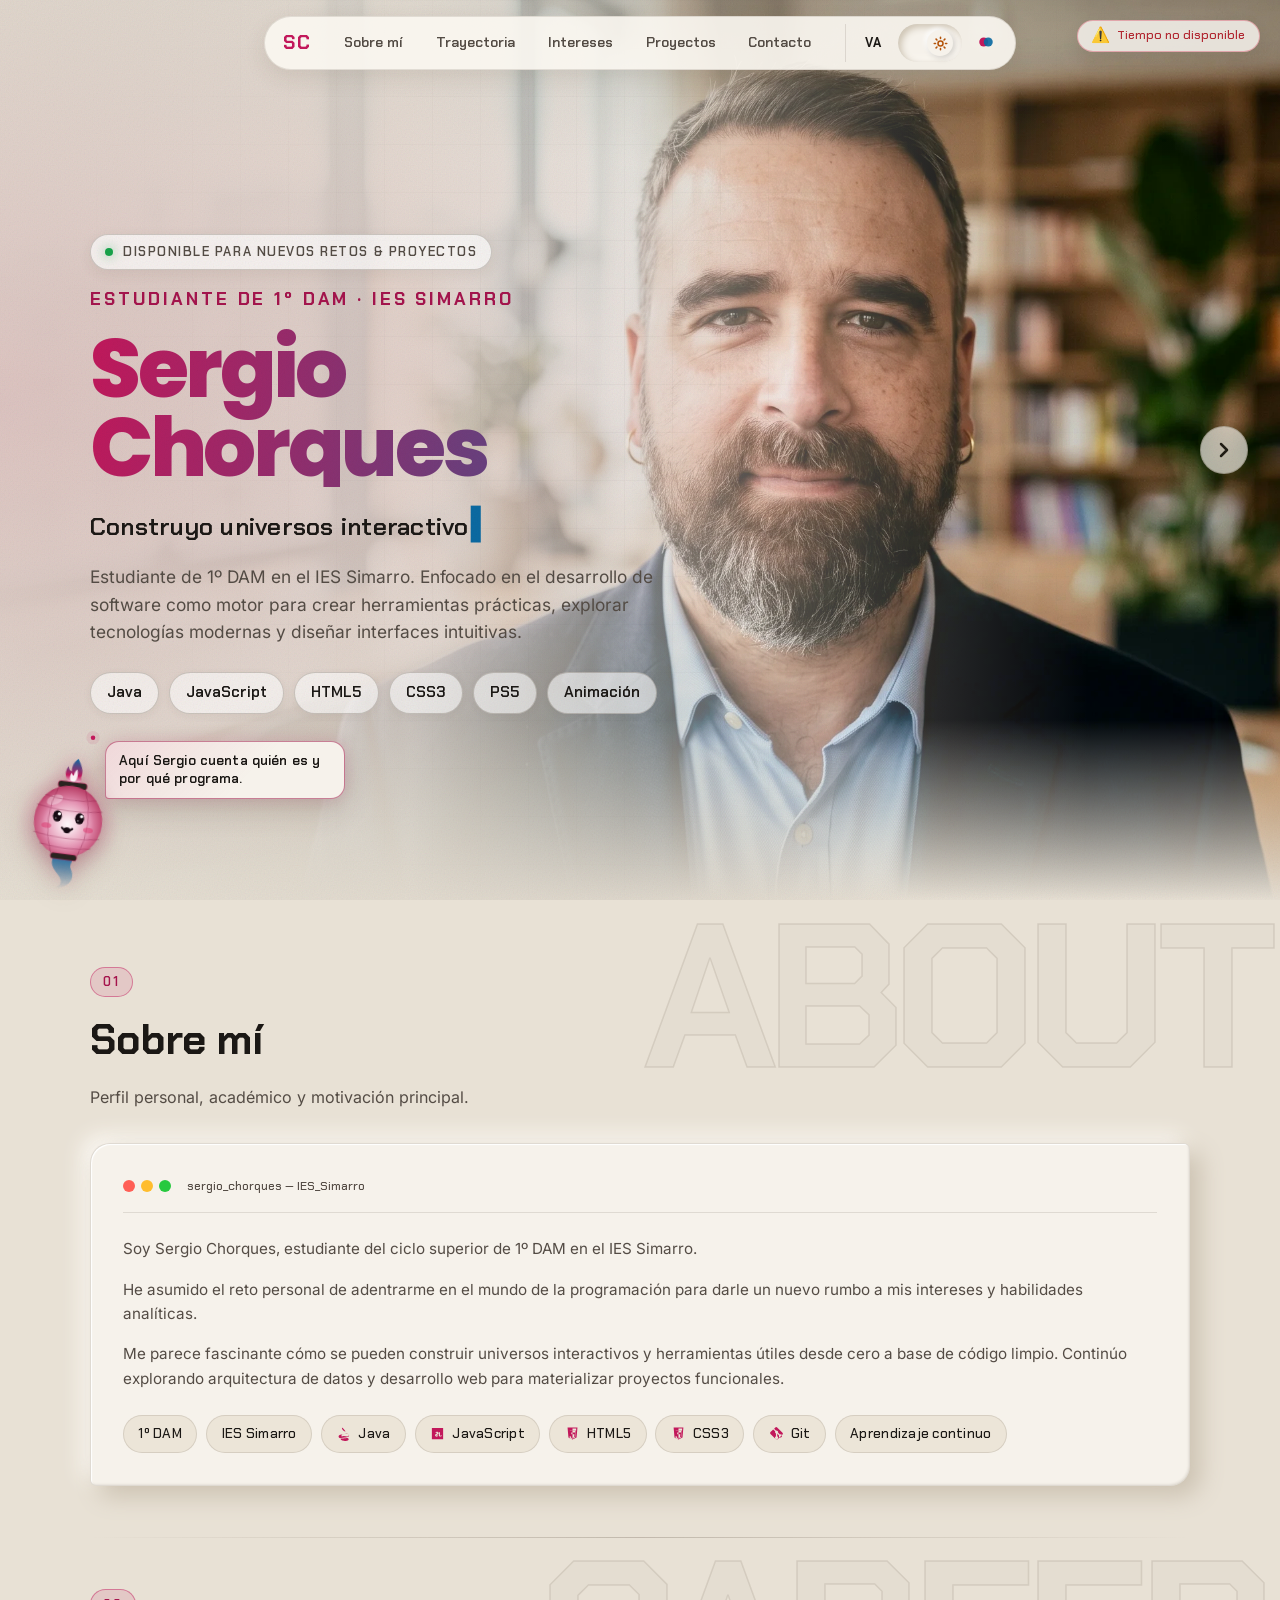
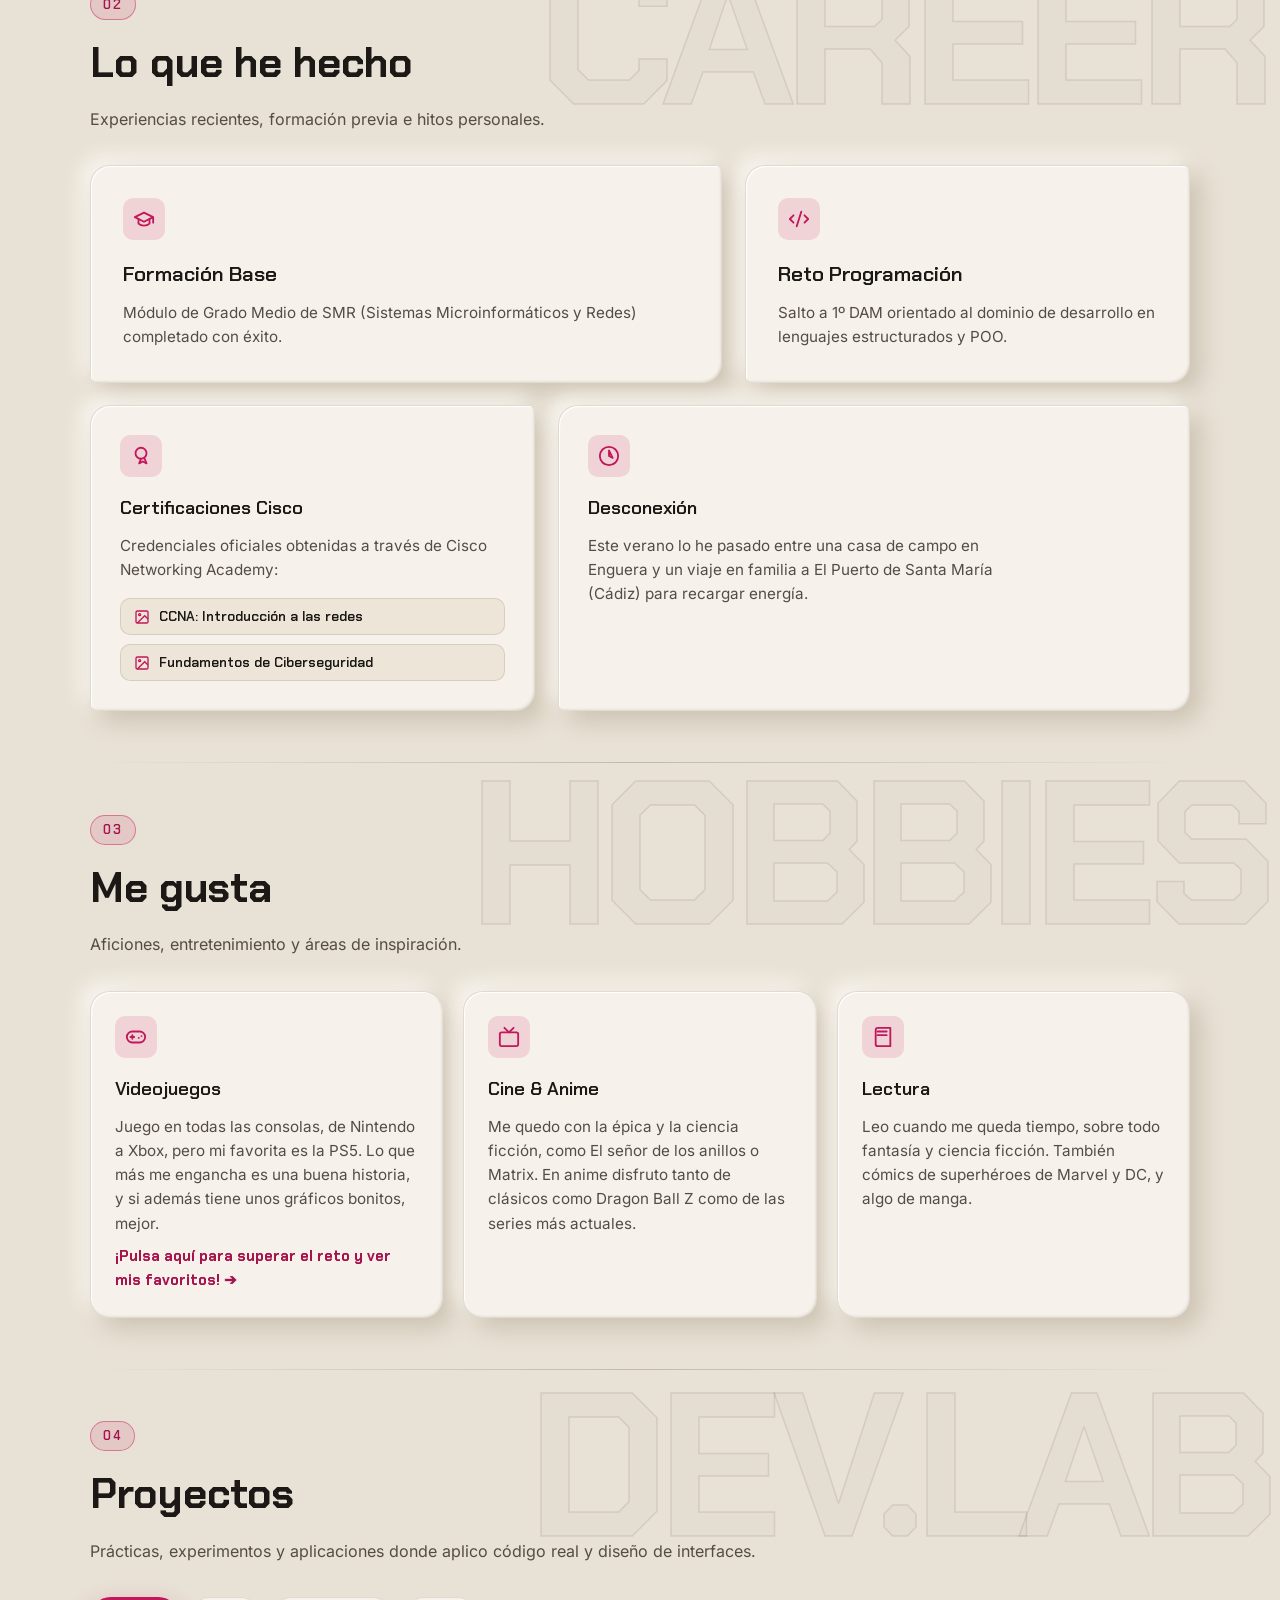
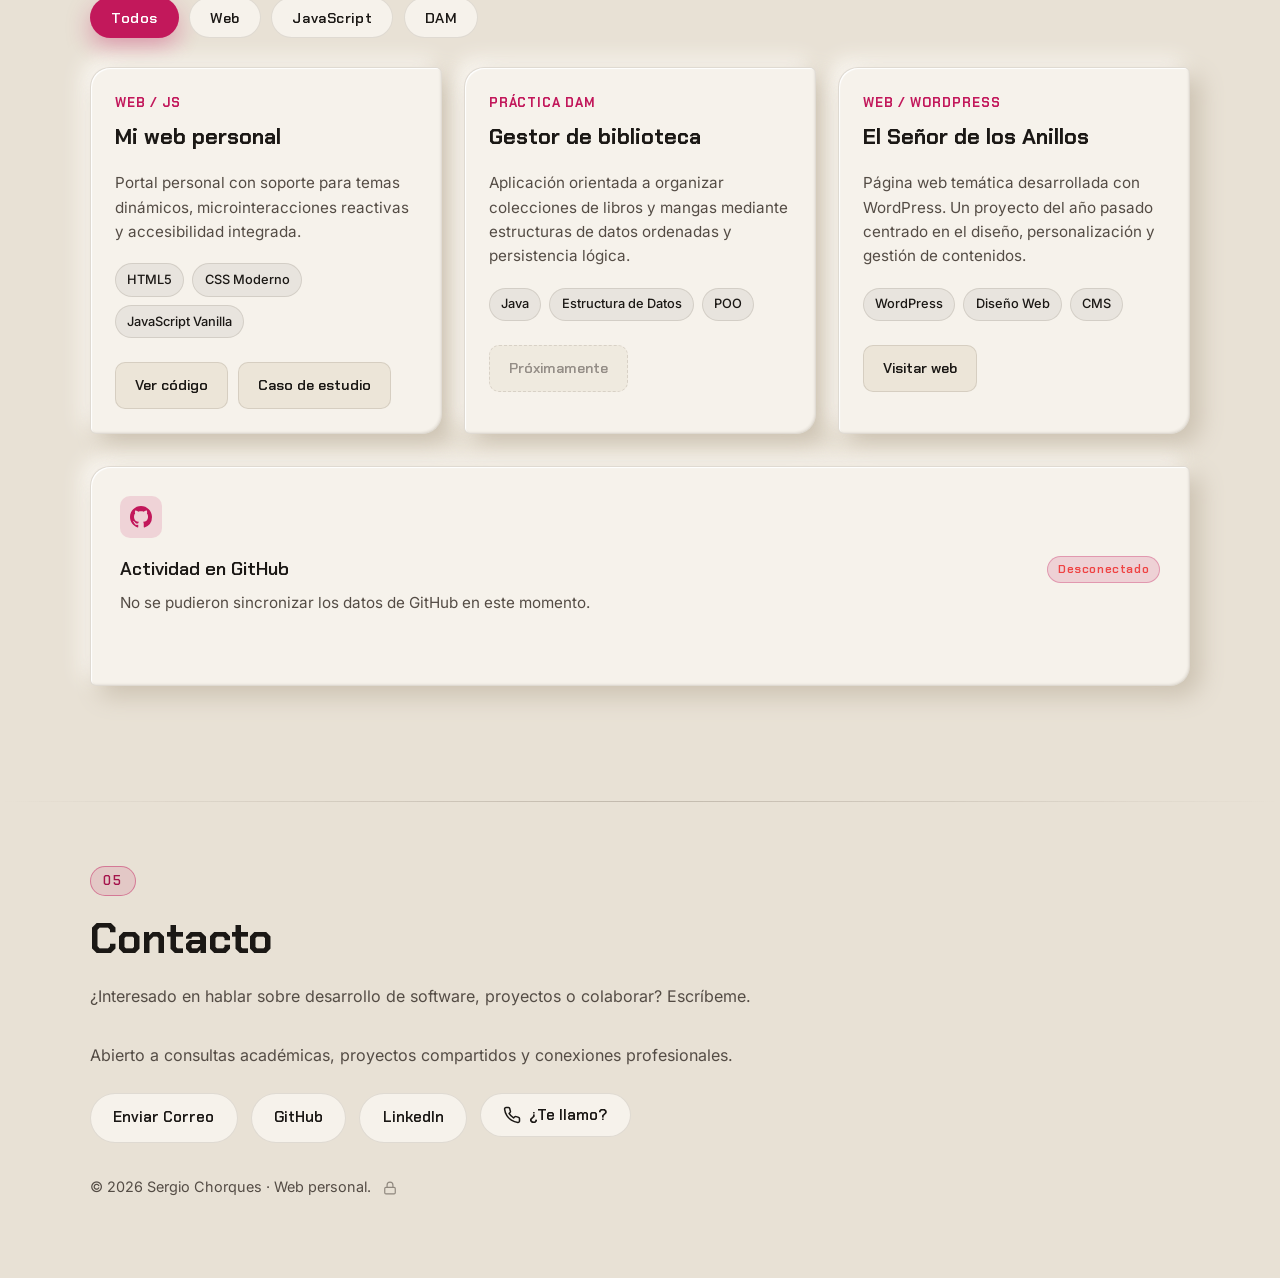
==== index.html @ 17685aed "perf: fuentes propias, imágenes optimizadas, sin saltos al cargar y SEO" ====
<!DOCTYPE html>
<!-- Página principal: index.html -->
<html lang="es" data-accent="pink" data-theme="dark">
  <head>
    <meta charset="UTF-8" />
    <meta name="viewport" content="width=device-width, initial-scale=1.0" />
    <meta name="theme-color" content="#07070a" />
    <title>Sergio Chorques | Web personal</title>

    <meta
      name="description"
      content="Web personal de Sergio Chorques: estudiante de DAM, gamer, lector y desarrollador en formación."
    />
    <meta name="author" content="Sergio Chorques" />

    <!-- Open Graph & Twitter -->
    <meta property="og:type" content="website" />
    <meta property="og:title" content="Sergio Chorques | Web personal" />
    <meta
      property="og:description"
      content="Estudiante de DAM, gamer y desarrollador en formación. Proyectos, intereses y marca personal."
    />
    <meta property="og:url" content="https://sergiochp.github.io/mi-web/" />
    <meta name="twitter:card" content="summary_large_image" />

    <!-- Favicon SVG -->
    <link
      rel="icon"
      href="data:image/svg+xml,<svg xmlns='http://www.w3.org/2000/svg' viewBox='0 0 100 100'><rect width='100' height='100' rx='20' fill='%2307070a'/><text x='50' y='65' font-size='50' text-anchor='middle' fill='%23ff2e97' font-family='Arial'>SC</text></svg>"
    />

    <!-- CSS -->
    <!-- Aplica tema/acento guardados ANTES de pintar: evita el parpadeo oscuro→claro
     y hace que cine/anime respeten también la preferencia del sistema -->
    <script>
      (function () {
        var d = document.documentElement;
        d.classList.add("js"); // hay JavaScript: se activan animaciones como .reveal
        try {
          var t = localStorage.getItem("sergio-theme");
          if (t !== "light" && t !== "dark") {
            t = window.matchMedia && matchMedia("(prefers-color-scheme: light)").matches ? "light" : "dark";
          }
          d.setAttribute("data-theme", t);
          var a = localStorage.getItem("sergio-accent");
          if (a === "pink" || a === "blue") d.setAttribute("data-accent", a);
        } catch (e) {}
      })();
    </script>
    <!-- Fuentes de la primera pantalla: se piden ya, sin esperar al CSS (evita saltos al cargar) -->
    <link rel="preload" href="assets/fonts/poppins-latin-800-normal.woff2" as="font" type="font/woff2" crossorigin />
    <link rel="preload" href="assets/fonts/chakra-petch-latin-600-normal.woff2" as="font" type="font/woff2" crossorigin />
    <link rel="preload" href="assets/fonts/inter-latin-400-normal.woff2" as="font" type="font/woff2" crossorigin />
    <link rel="stylesheet" href="css/fonts.css" />
    <link rel="stylesheet" href="css/style.css" />
    <link rel="stylesheet" href="css/theme-light.css" />
    <link rel="stylesheet" href="css/farolillo.css" />
    <link rel="stylesheet" href="css/mobile.css" />
  </head>

  <body>
    <!-- Barra de progreso de lectura -->
    <div id="scrollProgressBar" aria-hidden="true"></div>

    <!-- Widget del clima (fijo arriba a la derecha) -->
    <aside id="weatherWidget" class="weather-widget is-loading" aria-label="El tiempo en Enguera" aria-live="polite" aria-atomic="true">
      <span id="weatherIcon" class="weather-icon" aria-hidden="true">…</span>
      <span id="weatherText" class="weather-text">Cargando el tiempo…</span>
    </aside>

    <!-- Enlace de accesibilidad -->
    <a class="skip-link" href="#contenido">Saltar al contenido principal</a>

    <!-- Barra de navegación fija con glassmorphism -->
    <header class="navbar-wrapper">
      <nav class="navbar" aria-label="Navegación principal">
        <a href="#inicio" class="nav-logo" aria-label="Volver al inicio">SC</a>
        <div class="nav-links">
          <a href="#sobre-mi">Sobre mí</a>
          <a href="#lo-que-he-hecho">Trayectoria</a>
          <a href="#me-gusta">Intereses</a>
          <a href="#proyectos">Proyectos</a>
          <a href="#contacto">Contacto</a>
        </div>
        <div class="controls">
          <!-- Nuevo botón de idioma -->
          <button
            id="langToggle"
            type="button"
            aria-label="Canviar idioma a valencià"
            title="Canviar a valencià"
            class="lang-btn"
          >
            <span>VA</span>
          </button>

          <button
            id="themeToggle"
            type="button"
            aria-pressed="false"
            aria-label="Cambiar tema"
            title="Cambiar tema"
            class="theme-pill-btn"
          >
            <span class="theme-pill-track">
              <span class="theme-pill-thumb">
                <!-- Icono Modo Oscuro: Luna -->
                <svg class="icon-moon" viewBox="0 0 24 24" fill="currentColor" aria-hidden="true">
                  <path d="M21 12.79A9 9 0 1 1 11.21 3 7 7 0 0 0 21 12.79z"></path>
                </svg>
                <!-- Icono Modo Claro: Sol -->
                <svg class="icon-sun" viewBox="0 0 24 24" fill="none" stroke="currentColor" stroke-width="2.5" stroke-linecap="round" stroke-linejoin="round" aria-hidden="true">
                  <circle cx="12" cy="12" r="4"></circle>
                  <path d="M12 2v2M12 20v2M4.93 4.93l1.41 1.41M17.66 17.66l1.41 1.41M2 12h2M20 12h2M4.93 19.07l1.41-1.41M17.66 6.34l1.41-1.41"></path>
                </svg>
              </span>
            </span>
          </button>

          <button
            id="accentToggle"
            type="button"
            aria-pressed="false"
            aria-label="Cambiar tono de acento"
            title="Cambiar color de acento"
          >
            <svg class="icon-accent" viewBox="0 0 24 24" aria-hidden="true">
              <circle cx="9" cy="12" r="6" fill="var(--pink)"></circle>
              <circle cx="15" cy="12" r="6" fill="var(--blue)" fill-opacity="0.92"></circle>
            </svg>
          </button>
        </div>
      </nav>
    </header>

    <!-- Sección Hero con foto panorámica de fondo -->
    <section class="hero hero--full" id="inicio" aria-label="Presentación">
      <!-- Fondo con la nueva foto panorámica -->
      <div class="hero-bg-photo" aria-hidden="true">
        <img
          id="heroBgImg"
          src="images/hero-1.webp"
          alt=""
          class="hero-bg-img"
          width="3168"
          height="1344"
          loading="eager"
          fetchpriority="high"
          decoding="async"
        />
        <div class="hero-bg-overlay"></div>
        <div class="hero-grid"></div>
      </div>

      <!-- Flecha colocada directamente en el Hero con z-index alto -->
      <button
        type="button"
        id="heroNextBtn"
        class="hero-arrow-btn"
        aria-label="Cambiar imagen de fondo"
        title="Cambiar fondo"
      >
        <svg
          viewBox="0 0 24 24"
          fill="none"
          stroke="currentColor"
          stroke-width="2.5"
          stroke-linecap="round"
          stroke-linejoin="round"
          aria-hidden="true"
        >
          <polyline points="9 18 15 12 9 6"></polyline>
        </svg>
      </button>

      <div class="hero-inner">
        <!-- Badge de estado -->
        <div class="status-pill">
          <span class="status-dot" aria-hidden="true"></span>
          <span>Disponible para nuevos retos &amp; proyectos</span>
        </div>

        <!-- Contenido alineado a la izquierda -->
        <div class="hero-content-left">
          <p class="hero-kicker">Estudiante de 1º DAM · IES Simarro</p>

          <h1>Sergio Chorques</h1>

          <!-- El texto que se escribe solo es decorativo: los lectores de pantalla
               leen una sola vez todas las frases (span .sr-only) -->
          <p class="tagline">
            <span class="sr-only" id="typeTextSr">Construyo universos interactivos desde cero.</span><span id="typeText" aria-hidden="true">Construyo universos interactivos desde cero.</span><span id="typeCursor" aria-hidden="true">▍</span>
          </p>

          <p class="hero-text">
            Estudiante de 1º DAM en el IES Simarro. Enfocado en el desarrollo de software como motor
            para crear herramientas prácticas, explorar tecnologías modernas y diseñar interfaces intuitivas.
          </p>

          <ul class="hero-chips" aria-label="Áreas de enfoque">
            <li>Java</li>
            <li>JavaScript</li>
            <li>HTML5</li>
            <li>CSS3</li>
            <li>PS5</li>
            <li>Animación</li>
          </ul>
        </div>
      </div>
    </section>

    <!-- Contenido principal -->
    <main id="contenido">
      <!-- Sección: Sobre mí -->
      <section id="sobre-mi" class="section reveal" aria-labelledby="sobre-mi-title">
        <div class="section-head">
          <h2 id="sobre-mi-title">Sobre mí</h2>
          <p>Perfil personal, académico y motivación principal.</p>
        </div>

        <article class="card about-card spotlight-card card--static tilt" data-tilt-strength="0.3">

          <!-- Detalles visuales de editor de código -->
          <div class="editor-bar" aria-hidden="true">
            <span class="editor-dot editor-dot--red"></span>
            <span class="editor-dot editor-dot--yellow"></span>
            <span class="editor-dot editor-dot--green"></span>
            <span class="editor-title">sergio_chorques — IES_Simarro</span>
          </div>
          
          <p>Soy Sergio Chorques, estudiante del ciclo superior de 1º DAM en el IES Simarro.</p>
          <p>
            He asumido el reto personal de adentrarme en el mundo de la programación para darle un
            nuevo rumbo a mis intereses y habilidades analíticas.
          </p>
          <p>
            Me parece fascinante cómo se pueden construir universos interactivos y herramientas
            útiles desde cero a base de código limpio. Continúo explorando arquitectura de datos y
            desarrollo web para materializar proyectos funcionales.
          </p>

          <ul class="tags">
            <li>1º DAM</li>
            <li>IES Simarro</li>
            <!-- Java -->
            <li class="tech-tag">
              <svg viewBox="0 0 24 24" fill="currentColor" aria-hidden="true">
                <path d="M8.85 16.84c0 .03.04.05.07.03 1.13-.6 2.4-.87 3.63-.82 1.95.07 3.82.91 5.71.69 1.14-.14 2.15-.72 2.37-1.89.26-1.39-.77-2.31-1.95-2.58-1.57-.36-3.23.08-4.73.54-1.63.49-3.35 1.05-5.1.03zm-1.12 3.03c1.78.36 3.61.34 5.37-.09 1.63-.4 3.28-.93 4.97-.68 1.02.15 1.92.74 2.17 1.76.27 1.1-.38 2.05-1.36 2.45-2.02.82-4.32.55-6.42.16-1.58-.29-3.15-.74-4.73-1.6zm10.74-7.44c1.11.23 2.08.77 2.39 1.91.31 1.15-.22 2.22-1.13 2.87-1.63 1.15-3.69 1.25-5.6 1.14-2.12-.13-4.22.45-6.28 1.01-1.19.33-2.39-.02-3.16-.96-.75-.92-.68-2.14.07-3.03 1.24-1.46 3.19-2.05 5.06-2.33 2.88-.44 5.86-.33 8.65-.64zM9.54 2.75c-.32 1.34.46 2.61 1.36 3.51 1.06 1.05 2.3 1.88 3.55 2.7.2.13.4.15.48-.09.11-.34.02-.69-.17-.98-.82-1.28-1.97-2.32-2.9-3.53-.78-1.01-1.45-2.11-2.32-1.61z"/>
              </svg>
              <span>Java</span>
            </li>
            <!-- JavaScript -->
            <li class="tech-tag">
              <svg viewBox="0 0 24 24" fill="currentColor" aria-hidden="true">
                <path d="M3 3h18v18H3V3zm13.78 13.9c1.07 0 1.94-.48 2.36-1.16l-1.38-.85c-.24.4-.55.65-.98.65-.54 0-.88-.33-.88-.93v-4.42h-1.74v4.54c0 1.45.89 2.17 2.62 2.17zm-5.74-.06c1.19 0 1.92-.55 2.23-1.13l-1.38-.83c-.22.37-.47.59-.85.59-.44 0-.71-.24-.71-.62 0-.46.33-.67 1.03-.98l.38-.16c1.3-.57 1.89-1.2 1.89-2.28 0-1.31-1.01-2.24-2.52-2.24-1.26 0-2.13.56-2.5 1.31l1.37.82c.2-.34.49-.55.88-.55.38 0 .61.2.61.52 0 .4-.3.59-.86.83l-.38.16c-1.42.6-2.07 1.27-2.07 2.45 0 1.44 1.06 2.32 2.56 2.32z"/>
              </svg>
              <span>JavaScript</span>
            </li>
            <!-- HTML5 -->
            <li class="tech-tag">
              <svg viewBox="0 0 24 24" fill="currentColor" aria-hidden="true">
                <path d="M4.07 2.25h15.86l-1.44 16.2L12 21.75l-6.49-3.3L4.07 2.25zM12 4.14v15.22l4.89-2.49 1.13-12.73H12zm-4.32 3.6h8.64l-.24 2.7H9.98l.24 2.7h4.86l-.48 5.4-2.6 1.3-2.6-1.3-.18-1.95H7.4l.32 3.65L12 20.35l4.28-2.15.58-6.55.19-2.15.19-2.15H7.68v.29z"/>
              </svg>
              <span>HTML5</span>
            </li>
            <!-- CSS3 -->
            <li class="tech-tag">
              <svg viewBox="0 0 24 24" fill="currentColor" aria-hidden="true">
                <path d="M4.18 2.25h15.64l-1.42 16.2L12 21.75l-6.4-3.3L4.18 2.25zM12 4.14v15.22l4.82-2.49 1.11-12.73H12zm-4.26 3.6h8.51l-.24 2.7H9.86l.24 2.7h4.78l-.48 5.4-2.56 1.3-2.56-1.3-.18-1.95H7.31l.32 3.65L12 20.35l4.22-2.15.57-6.55.19-2.15.19-2.15H7.58v.29z"/>
              </svg>
              <span>CSS3</span>
            </li>
            <!-- Git -->
            <li class="tech-tag">
              <svg viewBox="0 0 24 24" fill="currentColor" aria-hidden="true">
                <path d="M21.62 10.97l-8.59-8.59a2.07 2.07 0 0 0-2.93 0L8.2 4.28l3.15 3.15a2.45 2.45 0 0 1 3.1 3.11l3.03 3.03a2.45 2.45 0 1 1-1.46 1.46l-2.84-2.84v4.4a2.46 2.46 0 1 1-2.07 0V11.8a2.45 2.45 0 0 1-1.3-3.21L6.7 5.47 2.38 9.79a2.07 2.07 0 0 0 0 2.93l8.59 8.59a2.07 2.07 0 0 0 2.93 0l7.72-7.72a2.07 2.07 0 0 0 0-2.93v.31z"/>
              </svg>
              <span>Git</span>
            </li>
            <li>Aprendizaje continuo</li>
          </ul>

        </article>
      </section>

      <!-- Sección: Lo que he hecho -->
      <section id="lo-que-he-hecho" class="section reveal" aria-labelledby="hecho-title">
        <div class="section-head">
          <h2 id="hecho-title">Lo que he hecho</h2>
          <p>Experiencias recientes, formación previa e hitos personales.</p>
        </div>

        <div class="card-grid">
          <article class="card spotlight-card card--static tilt">
            <div class="card-icon">
              <svg viewBox="0 0 24 24" fill="none" stroke="currentColor" stroke-width="2" stroke-linecap="round" stroke-linejoin="round" aria-hidden="true">
                <path d="M22 10v6M2 10l10-5 10 5-10 5z"></path>
                <path d="M6 12v5c3 3 9 3 12 0v-5"></path>
              </svg>
            </div>
            <h3>Formación Base</h3>
            <p>Módulo de Grado Medio de SMR (Sistemas Microinformáticos y Redes) completado con éxito.</p>
          </article>

          <article class="card spotlight-card card--static tilt">
            <div class="card-icon">
              <svg viewBox="0 0 24 24" fill="none" stroke="currentColor" stroke-width="2" stroke-linecap="round" stroke-linejoin="round" aria-hidden="true">
                <path d="m18 16 4-4-4-4"></path>
                <path d="m6 8-4 4 4 4"></path>
                <path d="m14.5 4-5 16"></path>
              </svg>
            </div>
            <h3>Reto Programación</h3>
            <p>Salto a 1º DAM orientado al dominio de desarrollo en lenguajes estructurados y POO.</p>
          </article>

          <article class="card spotlight-card cert-card card--static tilt"> 
            <div class="card-icon">
              <!-- Icono de certificación / escudo / medalla -->
              <svg viewBox="0 0 24 24" fill="none" stroke="currentColor" stroke-width="2" stroke-linecap="round" stroke-linejoin="round" aria-hidden="true">
                <path d="M12 15l-2 5l4-2l4 2l-2-5"></path>
                <circle cx="12" cy="9" r="6"></circle>
              </svg>
            </div>
            <h3>Certificaciones Cisco</h3>
            <p>Credenciales oficiales obtenidas a través de Cisco Networking Academy:</p>
            
            <div class="cert-buttons">
              <button type="button" class="cert-btn" data-cert-src="images/cert-cisco-redes.webp" data-cert-title="Cisco — CCNA: Introducción a las redes">
                <svg viewBox="0 0 24 24" width="16" height="16" fill="none" stroke="currentColor" stroke-width="2" aria-hidden="true"><rect x="3" y="3" width="18" height="18" rx="2"/><circle cx="8.5" cy="8.5" r="1.5"/><polyline points="21 15 16 10 5 21"/></svg>
                <span>CCNA: Introducción a las redes</span>
              </button>

              <button type="button" class="cert-btn" data-cert-src="images/cert-cisco-ciberseguridad.webp" data-cert-title="Cisco — Fundamentos de Ciberseguridad">
                <svg viewBox="0 0 24 24" width="16" height="16" fill="none" stroke="currentColor" stroke-width="2" aria-hidden="true"><rect x="3" y="3" width="18" height="18" rx="2"/><circle cx="8.5" cy="8.5" r="1.5"/><polyline points="21 15 16 10 5 21"/></svg>
                <span>Fundamentos de Ciberseguridad</span>
              </button>
            </div>
          </article>

          <article class="card spotlight-card card--static tilt card-travel">
            <!-- Postal de playa: entra desde la esquina inferior derecha al pasar el ratón -->
            <img
              src="images/desconexion-postal.webp"
              alt=""
              class="travel-corner-img"
              width="360"
              height="240"
              loading="lazy"
            />
            <div class="card-icon">
              <svg viewBox="0 0 24 24" fill="none" stroke="currentColor" stroke-width="2" stroke-linecap="round" stroke-linejoin="round" aria-hidden="true">
                <circle cx="12" cy="12" r="10"></circle>
                <polygon points="12 6 12 12 16 14"></polygon>
              </svg>
            </div>
            <h3>Desconexión</h3>
            <p>Este verano lo he pasado entre una casa de campo en Enguera y un viaje en familia a El Puerto de Santa María (Cádiz) para recargar energía.</p>
          </article>
        </div>
      </section>

      <!-- Sección: Me gusta -->
      <section id="me-gusta" class="section reveal" aria-labelledby="gusta-title">
        <div class="section-head">
          <h2 id="gusta-title">Me gusta</h2>
          <p>Aficiones, entretenimiento y áreas de inspiración.</p>
        </div>

        <div class="card-grid">
          <!-- Tarjeta Videojuegos -->
          <article class="card spotlight-card card-gaming card--link">
              <!-- IMAGEN DEL MANDO DE PS5 -->
              <img 
                src="images/mando-ps5.webp" 
                alt="" 
                class="mando-corner-img" 
                loading="lazy"
              />

              <div class="card-icon">
                <svg viewBox="0 0 24 24" fill="none" stroke="currentColor" stroke-width="2" stroke-linecap="round" stroke-linejoin="round" aria-hidden="true">
                  <line x1="6" y1="12" x2="10" y2="12"></line>
                  <line x1="8" y1="10" x2="8" y2="14"></line>
                  <line x1="15" y1="13" x2="15.01" y2="13"></line>
                  <line x1="18" y1="11" x2="18.01" y2="11"></line>
                  <rect width="20" height="12" x="2" y="6" rx="6"></rect>
                </svg>
              </div>
              <h3>Videojuegos 🎮</h3>
              <p>Juego en todas las consolas, de Nintendo a Xbox, pero mi favorita es la PS5. Lo que más me engancha es una buena historia, y si además tiene unos gráficos bonitos, mejor.</p>
              <p class="card-cta">¡Pulsa aquí para superar el reto y ver mis favoritos! ➔</p>

              <!-- Enlace al minijuego (cubre toda la tarjeta) -->
              <a class="card-link" href="minijuego.html" aria-label="Superar el reto y ver mis videojuegos favoritos"></a>
            </article>

          <!-- Tarjeta Cine & Anime (Con la clase 'card-cinema' y la etiqueta <img> añadida) -->
          <article class="card spotlight-card card-cinema card--link">
            <!-- IMAGEN DE LA ENTRADA DE CINE -->
            <img 
              src="images/ticket-cine.webp" 
              alt="" 
              class="cinema-corner-img" 
              loading="lazy"
            />

            <div class="card-icon">
              <svg viewBox="0 0 24 24" fill="none" stroke="currentColor" stroke-width="2" stroke-linecap="round" stroke-linejoin="round" aria-hidden="true">
                <rect width="20" height="15" x="2" y="7" rx="2" ry="2"></rect>
                <polyline points="17 2 12 7 7 2"></polyline>
              </svg>
            </div>
            <h3>Cine &amp; Anime</h3>
            <p>Me quedo con la épica y la ciencia ficción, como El señor de los anillos o Matrix. En anime disfruto tanto de clásicos como Dragon Ball Z como de las series más actuales.</p>

            <!-- Enlace actualizado a matrix_pills.html -->
            <a class="card-link" href="matrix_pills.html" aria-label="Abrir la elección de Cine & Anime"></a>
          </article>

          <!-- Tarjeta Lectura -->
          <article class="card spotlight-card card-reading card--link">
            <!-- IMAGEN DE LECTURA (Libro / Manga) -->
            <img 
              src="images/libro.webp" 
              alt="" 
              class="reading-corner-img" 
              loading="lazy"
            />

            <div class="card-icon">
              <svg viewBox="0 0 24 24" fill="none" stroke="currentColor" stroke-width="2" stroke-linecap="round" stroke-linejoin="round" aria-hidden="true">
                <path d="M4 19.5v-15A2.5 2.5 0 0 1 6.5 2H20v20H6.5a2.5 2.5 0 0 1-2.5-2.5Z"></path>
                <path d="M6 6h10"></path>
                <path d="M6 10h10"></path>
              </svg>
            </div>
            <h3>Lectura</h3>
            <p>Leo cuando me queda tiempo, sobre todo fantasía y ciencia ficción. También cómics de superhéroes de Marvel y DC, y algo de manga.</p>
            
            <!-- Enlace a la biblioteca -->
            <a class="card-link" href="libros.html" aria-label="Abrir mi biblioteca"></a>
          </article>
        </div>
      </section>

      <!-- Sección: Proyectos -->
      <section id="proyectos" class="section reveal" aria-labelledby="proyectos-title">
        <div class="section-head">
          <h2 id="proyectos-title">Proyectos</h2>
          <p>Prácticas, experimentos y aplicaciones donde aplico código real y diseño de interfaces.</p>
        </div>

        <div class="filter-bar" role="group" aria-label="Filtrar proyectos">
          <button type="button" class="filter-btn is-active" data-filter="all" aria-pressed="true">
            Todos
          </button>
          <button type="button" class="filter-btn" data-filter="web" aria-pressed="false">
            Web
          </button>
          <button type="button" class="filter-btn" data-filter="js" aria-pressed="false">
            JavaScript
          </button>
          <button type="button" class="filter-btn" data-filter="dam" aria-pressed="false">
            DAM
          </button>
        </div>

        <div class="projects-grid" id="projectsGrid">
          <article class="project-card tilt spotlight-card card--static" data-category="web js">
            <div class="project-card-inner">
              <header class="project-card-head">
                <p class="project-type">Web / JS</p>
                <h3 class="project-title">Mi web personal</h3>
              </header>
              <p class="project-desc">
                Portal personal con soporte para temas dinámicos, microinteracciones reactivas y accesibilidad integrada.
              </p>
              <ul class="project-tags">
                <li>HTML5</li>
                <li>CSS Moderno</li>
                <li>JavaScript Vanilla</li>
              </ul>
              <div class="project-actions">
                <a class="project-link" href="https://github.com/SergioCHP/mi-web" target="_blank" rel="noopener noreferrer" aria-label="Ver código del proyecto Mi web personal">Ver código</a>
                <a class="project-link project-link--case" href="caso-estudio.html">Caso de estudio</a>
              </div>
            </div>
          </article>

          <article class="project-card tilt spotlight-card card--static" data-category="dam js">
            <div class="project-card-inner">
              <header class="project-card-head">
                <p class="project-type">Práctica DAM</p>
                <h3 class="project-title">Gestor de biblioteca</h3>
              </header>
              <p class="project-desc">
                Aplicación orientada a organizar colecciones de libros y mangas mediante estructuras de datos ordenadas y persistencia lógica.
              </p>
              <ul class="project-tags">
                <li>Java</li>
                <li>Estructura de Datos</li>
                <li>POO</li>
              </ul>
              <div class="project-actions">
                <span class="project-link project-link--soon" aria-disabled="true">Próximamente</span>
              </div>
            </div>
          </article>

          <article class="project-card tilt spotlight-card card--static" data-category="web">
            <div class="project-card-inner">
              <header class="project-card-head">
                <p class="project-type">Web / WordPress</p>
                <h3 class="project-title">El Señor de los Anillos</h3>
              </header>
              <p class="project-desc">
                Página web temática desarrollada con WordPress. Un proyecto del año pasado centrado en el diseño, personalización y gestión de contenidos.
              </p>
              <ul class="project-tags">
                <li>WordPress</li>
                <li>Diseño Web</li>
                <li>CMS</li>
              </ul>
              <div class="project-actions">
                <!-- Sustituye el '#' por la URL real de tu página de WordPress -->
                <a class="project-link" href="http://sergiochorques.atwebpages.com/" target="_blank" rel="noopener noreferrer" aria-label="Visitar la web de El Señor de los Anillos">Visitar web</a>
              </div>
            </div>
          </article>
        </div>
        <!-- Widget Dinámico de GitHub dentro de Proyectos -->
        <div class="github-wrap">
          <article class="card spotlight-card github-card card--static tilt" data-tilt-strength="0.3" id="githubWidget">
            <div class="card-icon">
              <svg viewBox="0 0 24 24" fill="currentColor" aria-hidden="true">
                <path d="M12 0C5.37 0 0 5.37 0 12c0 5.31 3.435 9.795 8.205 11.385.6.105.825-.255.825-.57 0-.285-.015-1.23-.015-2.235-3.015.555-3.795-.735-4.035-1.41-.135-.345-.72-1.41-1.23-1.695-.42-.225-1.02-.78-.015-.795.945-.015 1.62.87 1.845 1.23 1.08 1.815 2.805 1.305 3.495.99.105-.78.42-1.305.765-1.605-2.67-.3-5.46-1.335-5.46-5.925 0-1.305.465-2.385 1.23-3.225-.12-.3-.54-1.53.12-3.18 0 0 1.005-.315 3.3 1.23.96-.27 1.98-.405 3-.405s2.04.135 3 .405c2.295-1.56 3.3-1.23 3.3-1.23.66 1.65.24 2.88.12 3.18.765.84 1.23 1.905 1.23 3.225 0 4.605-2.805 5.625-5.475 5.925.435.375.81 1.095.81 2.22 0 1.605-.015 2.895-.015 3.3 0 .315.225.69.825.57A12.02 12.02 0 0024 12c0-6.63-5.37-12-12-12z"/>
              </svg>
            </div>
            <div class="github-header">
              <h3>Actividad reciente en GitHub</h3>
              <span class="gh-badge" id="ghStatusBadge">Conectando...</span>
            </div>
            <p id="ghBio">Cargando repositorios en vivo desde la API de GitHub...</p>

            <div class="gh-stats" id="ghStats">
              <!-- Datos de perfil dinámicos -->
            </div>

            <div class="gh-repos" id="ghRepos">
              <!-- Repositorios dinámicos -->
            </div>
          </article>
        </div>
      </section>
    </main>

    <!-- Pie de página -->
    <footer id="contacto" class="section reveal" aria-labelledby="contacto-title">
      <div class="footer-inner">
        <div class="section-head">
          <h2 id="contacto-title">Contacto</h2>
          <p>¿Interesado en hablar sobre desarrollo de software, proyectos o colaborar? Escríbeme.</p>
        </div>

        <address class="contact-address">
          Abierto a consultas académicas, proyectos compartidos y conexiones profesionales.
        </address>

        <ul class="contact-links">
          <li><a href="mailto:serchoper@alu.edu.gva.es">Enviar Correo</a></li>
          <li>
            <a href="https://github.com/SergioCHP" target="_blank" rel="noopener noreferrer">
              GitHub
            </a>
          </li>
          <li>
            <a href="https://www.linkedin.com/in/Sergio-Chorques" target="_blank" rel="noopener noreferrer">
              LinkedIn
            </a>
          </li>
          <!-- Botón ¿Te llamo? -->
          <li>
            <button type="button" class="contact-call" id="openCall" aria-haspopup="dialog">
              <svg viewBox="0 0 24 24" fill="none" stroke="currentColor" stroke-width="2" stroke-linecap="round" stroke-linejoin="round" aria-hidden="true">
                <path d="M22 16.92v3a2 2 0 0 1-2.18 2 19.79 19.79 0 0 1-8.63-3.07 19.5 19.5 0 0 1-6-6 19.79 19.79 0 0 1-3.07-8.67A2 2 0 0 1 4.11 2h3a2 2 0 0 1 2 1.72c.13.96.36 1.9.7 2.81a2 2 0 0 1-.45 2.11L8.09 9.91a16 16 0 0 0 6 6l1.27-1.27a2 2 0 0 1 2.11-.45c.91.34 1.85.57 2.81.7A2 2 0 0 1 22 16.92z"/>
              </svg>
              <span>¿Te llamo?</span>
            </button>
          </li>
        </ul>

        <p class="copy">
          © <span id="year"></span> Sergio Chorques · Web personal.
          
          <!-- Enlace discreto al panel de Admin -->
          <a href="admin.html" class="admin-link" aria-label="Acceso al panel de administración" title="Admin">
            <svg viewBox="0 0 24 24" width="14" height="14" fill="none" stroke="currentColor" stroke-width="2" stroke-linecap="round" stroke-linejoin="round" aria-hidden="true">
              <rect x="3" y="11" width="18" height="11" rx="2" ry="2"></rect>
              <path d="M7 11V7a5 5 0 0 1 10 0v4"></path>
            </svg>
          </a>
        </p>
      </div>
    </footer>

    <!-- Botón Volver Arriba -->
    <button
      id="scrollTopBtn"
      type="button"
      class="scroll-top-btn"
      aria-label="Volver arriba"
      title="Volver arriba"
    >
      <svg viewBox="0 0 24 24" fill="none" stroke="currentColor" stroke-width="2.5" stroke-linecap="round" stroke-linejoin="round" aria-hidden="true">
        <polyline points="18 15 12 9 6 15"></polyline>
      </svg>
    </button>

    <!-- ========================================================= -->
      <!-- MODAL: ¿TE LLAMO? -->
      <!-- ========================================================= -->
      <div class="modal" id="callModal" aria-hidden="true">
        <div class="modal__backdrop" data-close-modal></div>

        <div class="modal__panel" role="dialog" aria-modal="true" aria-labelledby="callTitle">
          <button type="button" class="modal__close" data-close-modal aria-label="Cerrar formulario">
            <svg viewBox="0 0 24 24" fill="none" stroke="currentColor" stroke-width="2" stroke-linecap="round" aria-hidden="true">
              <line x1="18" y1="6" x2="6" y2="18"/><line x1="6" y1="6" x2="18" y2="18"/>
            </svg>
          </button>

          <p class="modal__kicker">Contacto directo</p>
          <h3 class="modal__title" id="callTitle">¿Te llamo?</h3>
          <p class="modal__lead">Déjame tus datos y te llamo cuando te venga bien. Sin compromiso.</p>

          <!-- Formulario -->
          <form class="modal__form" id="callForm" method="POST">
            <!-- Honeypot anti-spam: no tocar ni mostrar -->
            <input type="text" name="_gotcha" class="modal__hp" tabindex="-1" autocomplete="off">

            <div class="field">
              <label for="cf-name">Nombre</label>
              <input id="cf-name" name="Nombre" type="text" required maxlength="100" autocomplete="name" placeholder="Tu nombre">
            </div>

            <div class="field-row">
              <div class="field">
                <label for="cf-email">Email</label>
                <input id="cf-email" name="Email" type="email" required maxlength="254" autocomplete="email" placeholder="tucorreo@dominio.com">
              </div>
              <div class="field">
                <label for="cf-phone">Teléfono</label>
                <input id="cf-phone" name="Teléfono" type="tel" required maxlength="30" autocomplete="tel" inputmode="tel" placeholder="+34 600 000 000">
              </div>
            </div>

            <div class="field">
              <label for="cf-when">¿Cuándo te va bien?</label>
              <select id="cf-when" name="Disponibilidad" required>
                <option value="" disabled selected>Elige una franja</option>
                <option>Mañanas (9–13h)</option>
                <option>Mediodía (13–16h)</option>
                <option>Tardes (16–20h)</option>
                <option>Da igual, cuando puedas</option>
              </select>
            </div>

            <div class="field">
              <label for="cf-msg">¿Sobre qué? <span class="opt">(opcional)</span></label>
              <textarea id="cf-msg" name="Mensaje" rows="3" maxlength="2000" placeholder="Proyecto, práctica, colaboración…"></textarea>
            </div>

            <input type="hidden" name="_subject" value="Nueva llamada solicitada desde la web">

            <button type="submit" class="modal__submit" id="callSubmit">Enviar solicitud</button>
            <p class="modal__status" id="callStatus" role="status" aria-live="polite"></p>
          </form>

          <!-- Confirmación -->
          <div class="modal__success" id="callSuccess" hidden>
            <svg viewBox="0 0 24 24" fill="none" stroke="currentColor" stroke-width="2" stroke-linecap="round" stroke-linejoin="round" aria-hidden="true">
              <path d="M20 6 9 17l-5-5"/>
            </svg>
            <p><strong>¡Solicitud enviada!</strong><br>Te llamaré muy pronto.</p>
            <p class="modal__success-mail" hidden></p>
          </div>
        </div>
      </div>

      <!-- Modal Visor de Certificados -->
      <div class="modal cert-modal" id="certModal" aria-hidden="true">
        <div class="modal__backdrop" data-close-cert></div>
        <div class="cert-modal__panel" role="dialog" aria-modal="true" aria-labelledby="certModalTitle">
          <button type="button" class="modal__close" data-close-cert aria-label="Cerrar visor">
            <svg viewBox="0 0 24 24" fill="none" stroke="currentColor" stroke-width="2" stroke-linecap="round" aria-hidden="true"><line x1="18" y1="6" x2="6" y2="18"/><line x1="6" y1="6" x2="18" y2="18"/></svg>
          </button>
          <h3 id="certModalTitle" class="cert-modal__title"></h3>
          <div class="cert-modal__img-wrap">
            <img id="certModalImg" src="data:image/svg+xml,%3Csvg xmlns='http://www.w3.org/2000/svg'/%3E" alt="Certificado" loading="lazy" />
          </div>
        </div>
      </div>

      <script src="js/a11y.js"></script>
      <script src="js/theme.js"></script>
      <script src="js/script.js"></script>
      <script src="js/mobile.js"></script>
      <script type="module">
        import { initFarolillo } from './js/farolillo.js';
        // Farolillo no es imprescindible para ver la página: se crea cuando el
        // navegador queda libre tras la carga (mejora el tiempo de bloqueo).
        const iniciar = () => initFarolillo();
        const cuandoLibre = () =>
          "requestIdleCallback" in window ? requestIdleCallback(iniciar, { timeout: 2500 }) : setTimeout(iniciar, 800);
        if (document.readyState === "complete") cuandoLibre();
        else window.addEventListener("load", cuandoLibre, { once: true });
      </script>

  </body>
</html>
---- css/fonts.css ----
/* =========================================================
   fonts.css — Tipografías alojadas en la propia web
   Antes se cargaban de Google Fonts con @import: eso bloqueaba el
   pintado (HTML → style.css → CSS de Google → fuentes) y enviaba la
   IP de cada visitante a Google. Ahora son archivos .woff2 propios
   (subconjunto latino, licencia SIL Open Font License, vía Fontsource).
   Un @font-face solo se descarga si la página usa esa fuente y peso.
   ========================================================= */

/* Chakra Petch */
@font-face {
  font-family: "Chakra Petch";
  font-style: normal;
  font-weight: 500;
  font-display: swap;
  src: url("../assets/fonts/chakra-petch-latin-500-normal.woff2") format("woff2");
  unicode-range: U+0000-00FF, U+0131, U+0152-0153, U+02BB-02BC, U+02C6, U+02DA, U+02DC, U+0304, U+0308, U+0329, U+2000-206F, U+20AC, U+2122, U+2191, U+2193, U+2212, U+2215, U+FEFF, U+FFFD;
}
@font-face {
  font-family: "Chakra Petch";
  font-style: normal;
  font-weight: 600;
  font-display: swap;
  src: url("../assets/fonts/chakra-petch-latin-600-normal.woff2") format("woff2");
  unicode-range: U+0000-00FF, U+0131, U+0152-0153, U+02BB-02BC, U+02C6, U+02DA, U+02DC, U+0304, U+0308, U+0329, U+2000-206F, U+20AC, U+2122, U+2191, U+2193, U+2212, U+2215, U+FEFF, U+FFFD;
}
@font-face {
  font-family: "Chakra Petch";
  font-style: normal;
  font-weight: 700;
  font-display: swap;
  src: url("../assets/fonts/chakra-petch-latin-700-normal.woff2") format("woff2");
  unicode-range: U+0000-00FF, U+0131, U+0152-0153, U+02BB-02BC, U+02C6, U+02DA, U+02DC, U+0304, U+0308, U+0329, U+2000-206F, U+20AC, U+2122, U+2191, U+2193, U+2212, U+2215, U+FEFF, U+FFFD;
}
/* Inter */
@font-face {
  font-family: "Inter";
  font-style: normal;
  font-weight: 400;
  font-display: swap;
  src: url("../assets/fonts/inter-latin-400-normal.woff2") format("woff2");
  unicode-range: U+0000-00FF, U+0131, U+0152-0153, U+02BB-02BC, U+02C6, U+02DA, U+02DC, U+0304, U+0308, U+0329, U+2000-206F, U+20AC, U+2122, U+2191, U+2193, U+2212, U+2215, U+FEFF, U+FFFD;
}
@font-face {
  font-family: "Inter";
  font-style: normal;
  font-weight: 500;
  font-display: swap;
  src: url("../assets/fonts/inter-latin-500-normal.woff2") format("woff2");
  unicode-range: U+0000-00FF, U+0131, U+0152-0153, U+02BB-02BC, U+02C6, U+02DA, U+02DC, U+0304, U+0308, U+0329, U+2000-206F, U+20AC, U+2122, U+2191, U+2193, U+2212, U+2215, U+FEFF, U+FFFD;
}
@font-face {
  font-family: "Inter";
  font-style: normal;
  font-weight: 600;
  font-display: swap;
  src: url("../assets/fonts/inter-latin-600-normal.woff2") format("woff2");
  unicode-range: U+0000-00FF, U+0131, U+0152-0153, U+02BB-02BC, U+02C6, U+02DA, U+02DC, U+0304, U+0308, U+0329, U+2000-206F, U+20AC, U+2122, U+2191, U+2193, U+2212, U+2215, U+FEFF, U+FFFD;
}
/* Poppins */
@font-face {
  font-family: "Poppins";
  font-style: normal;
  font-weight: 800;
  font-display: swap;
  src: url("../assets/fonts/poppins-latin-800-normal.woff2") format("woff2");
  unicode-range: U+0000-00FF, U+0131, U+0152-0153, U+02BB-02BC, U+02C6, U+02DA, U+02DC, U+0304, U+0308, U+0329, U+2000-206F, U+20AC, U+2122, U+2191, U+2193, U+2212, U+2215, U+FEFF, U+FFFD;
}
/* Cinzel */
@font-face {
  font-family: "Cinzel";
  font-style: normal;
  font-weight: 500;
  font-display: swap;
  src: url("../assets/fonts/cinzel-latin-500-normal.woff2") format("woff2");
  unicode-range: U+0000-00FF, U+0131, U+0152-0153, U+02BB-02BC, U+02C6, U+02DA, U+02DC, U+0304, U+0308, U+0329, U+2000-206F, U+20AC, U+2122, U+2191, U+2193, U+2212, U+2215, U+FEFF, U+FFFD;
}
@font-face {
  font-family: "Cinzel";
  font-style: normal;
  font-weight: 700;
  font-display: swap;
  src: url("../assets/fonts/cinzel-latin-700-normal.woff2") format("woff2");
  unicode-range: U+0000-00FF, U+0131, U+0152-0153, U+02BB-02BC, U+02C6, U+02DA, U+02DC, U+0304, U+0308, U+0329, U+2000-206F, U+20AC, U+2122, U+2191, U+2193, U+2212, U+2215, U+FEFF, U+FFFD;
}
@font-face {
  font-family: "Cinzel";
  font-style: normal;
  font-weight: 900;
  font-display: swap;
  src: url("../assets/fonts/cinzel-latin-900-normal.woff2") format("woff2");
  unicode-range: U+0000-00FF, U+0131, U+0152-0153, U+02BB-02BC, U+02C6, U+02DA, U+02DC, U+0304, U+0308, U+0329, U+2000-206F, U+20AC, U+2122, U+2191, U+2193, U+2212, U+2215, U+FEFF, U+FFFD;
}
/* Playfair Display */
@font-face {
  font-family: "Playfair Display";
  font-style: normal;
  font-weight: 400;
  font-display: swap;
  src: url("../assets/fonts/playfair-display-latin-400-normal.woff2") format("woff2");
  unicode-range: U+0000-00FF, U+0131, U+0152-0153, U+02BB-02BC, U+02C6, U+02DA, U+02DC, U+0304, U+0308, U+0329, U+2000-206F, U+20AC, U+2122, U+2191, U+2193, U+2212, U+2215, U+FEFF, U+FFFD;
}
@font-face {
  font-family: "Playfair Display";
  font-style: normal;
  font-weight: 600;
  font-display: swap;
  src: url("../assets/fonts/playfair-display-latin-600-normal.woff2") format("woff2");
  unicode-range: U+0000-00FF, U+0131, U+0152-0153, U+02BB-02BC, U+02C6, U+02DA, U+02DC, U+0304, U+0308, U+0329, U+2000-206F, U+20AC, U+2122, U+2191, U+2193, U+2212, U+2215, U+FEFF, U+FFFD;
}
@font-face {
  font-family: "Playfair Display";
  font-style: normal;
  font-weight: 700;
  font-display: swap;
  src: url("../assets/fonts/playfair-display-latin-700-normal.woff2") format("woff2");
  unicode-range: U+0000-00FF, U+0131, U+0152-0153, U+02BB-02BC, U+02C6, U+02DA, U+02DC, U+0304, U+0308, U+0329, U+2000-206F, U+20AC, U+2122, U+2191, U+2193, U+2212, U+2215, U+FEFF, U+FFFD;
}
@font-face {
  font-family: "Playfair Display";
  font-style: italic;
  font-weight: 400;
  font-display: swap;
  src: url("../assets/fonts/playfair-display-latin-400-italic.woff2") format("woff2");
  unicode-range: U+0000-00FF, U+0131, U+0152-0153, U+02BB-02BC, U+02C6, U+02DA, U+02DC, U+0304, U+0308, U+0329, U+2000-206F, U+20AC, U+2122, U+2191, U+2193, U+2212, U+2215, U+FEFF, U+FFFD;
}
/* Courier Prime */
@font-face {
  font-family: "Courier Prime";
  font-style: normal;
  font-weight: 400;
  font-display: swap;
  src: url("../assets/fonts/courier-prime-latin-400-normal.woff2") format("woff2");
  unicode-range: U+0000-00FF, U+0131, U+0152-0153, U+02BB-02BC, U+02C6, U+02DA, U+02DC, U+0304, U+0308, U+0329, U+2000-206F, U+20AC, U+2122, U+2191, U+2193, U+2212, U+2215, U+FEFF, U+FFFD;
}
@font-face {
  font-family: "Courier Prime";
  font-style: normal;
  font-weight: 700;
  font-display: swap;
  src: url("../assets/fonts/courier-prime-latin-700-normal.woff2") format("woff2");
  unicode-range: U+0000-00FF, U+0131, U+0152-0153, U+02BB-02BC, U+02C6, U+02DA, U+02DC, U+0304, U+0308, U+0329, U+2000-206F, U+20AC, U+2122, U+2191, U+2193, U+2212, U+2215, U+FEFF, U+FFFD;
}
@font-face {
  font-family: "Courier Prime";
  font-style: italic;
  font-weight: 400;
  font-display: swap;
  src: url("../assets/fonts/courier-prime-latin-400-italic.woff2") format("woff2");
  unicode-range: U+0000-00FF, U+0131, U+0152-0153, U+02BB-02BC, U+02C6, U+02DA, U+02DC, U+0304, U+0308, U+0329, U+2000-206F, U+20AC, U+2122, U+2191, U+2193, U+2212, U+2215, U+FEFF, U+FFFD;
}
---- css/style.css ----
/* =========================================================
   style.css — Web personal Sergio Chorques
   Las tipografías se cargan en css/fonts.css (alojadas en la web).
   Versión corregida: contador de sección en body,
   barra de progreso más visible y hero panorámico responsive.
   ========================================================= */

/* =========================================================
   00) BASE / RESET SUAVE
   ========================================================= */
*::before,
*::after {
  box-sizing: border-box;
}

/* =========================================================
   01) VARIABLES DE TEMA / COLORES / TIPOGRAFÍA
   ========================================================= */
:root {
  --font-display: "Chakra Petch", "Segoe UI", sans-serif;
  --font-body: "Inter", "Segoe UI", Roboto, sans-serif;

  /* Modo oscuro */
  --bg: #07080b;
  --surface: #0e1017;
  --surface-2: #141720;
  --surface-trans: rgba(14, 16, 23, 0.88);
  --text: #e6edf3;
  --text-muted: #838a96;
  --line: rgba(255, 255, 255, 0.07);
  --line-strong: rgba(255, 255, 255, 0.14);

  /* Sombras neumórficas oscuras */
  --neu-flat: 8px 8px 20px #030406, -6px -6px 16px #131720;
  --neu-inset: inset 3px 3px 8px #040507, inset -3px -3px 7px #161b26;
  --neu-bevel: inset 1px 1px 1px rgba(255, 255, 255, 0.08),
    inset -1px -1px 2px rgba(0, 0, 0, 0.85);

  /* Acentos */
  --pink: #ff2e97;
  --blue: #38bdf8;
  --accent: var(--pink);
  --accent-alt: var(--blue);

  /* Medidas */
  --radius: 20px;
  --radius-sm: 10px;
  --shadow: 0 18px 40px rgba(0, 0, 0, 0.65);
  --shadow-soft: 0 8px 22px rgba(0, 0, 0, 0.4);
  --transition: 0.28s cubic-bezier(0.22, 1, 0.36, 1);
  --maxw: 1100px;
}

html[data-theme="light"] {
  /* Modo claro cálido */
  --bg: #ece6dc;
  --surface: #f4eee4;
  --surface-2: #e3dcce;
  --surface-trans: rgba(244, 238, 228, 0.88);
  --text: #221f1d;
  --text-muted: #6b635b;
  --line: rgba(60, 50, 40, 0.08);
  --line-strong: rgba(60, 50, 40, 0.16);
  --shadow: 0 18px 40px rgba(50, 40, 30, 0.08);
  --shadow-soft: 0 8px 22px rgba(50, 40, 30, 0.06);

  /* Sombras neumórficas claras */
  --neu-flat: 10px 10px 24px #cac3b8, -8px -8px 20px #ffffff;
  --neu-inset: inset 3px 3px 7px #cac3b8, inset -3px -3px 7px #ffffff;
  --neu-bevel: inset 1px 1px 1px #ffffff,
    inset -1px -1px 2px rgba(60, 50, 40, 0.06);
}

html[data-accent="pink"] {
  --accent: var(--pink);
  --accent-alt: var(--blue);
}

html[data-accent="blue"] {
  --accent: var(--blue);
  --accent-alt: var(--pink);
}

/* =========================================================
   02) ESTRUCTURA GENERAL
   ========================================================= */
html {
  scroll-behavior: smooth;
}

body {
  margin: 0;
  min-height: 100vh;
  font-family: var(--font-body);
  line-height: 1.7;
  color: var(--text);
  background-color: var(--bg);
  background-image: radial-gradient(
    900px circle at var(--mouse-x, 50%) var(--mouse-y, 25%),
    color-mix(in srgb, var(--accent) 9%, transparent),
    transparent 60%
  );
  background-attachment: fixed;
  /* Contador global para numerar secciones (main + footer) */
  counter-reset: section;
}

::selection {
  background: var(--accent);
  color: #fff;
}

a {
  color: var(--accent);
  text-decoration: none;
}

/* Scrollbar */
::-webkit-scrollbar {
  width: 10px;
}
::-webkit-scrollbar-track {
  background: var(--surface);
}
::-webkit-scrollbar-thumb {
  background: color-mix(in srgb, var(--accent) 55%, var(--surface));
  border-radius: 999px;
  border: 2px solid var(--surface);
}
::-webkit-scrollbar-thumb:hover {
  background: var(--accent);
}

/* Foco visible por defecto para todo lo interactivo (teclado).
   :where() tiene especificidad 0: cualquier estilo propio lo sustituye. */
:where(a, button, input, select, textarea, summary, [tabindex]):focus-visible {
  outline: 2px solid var(--accent);
  outline-offset: 3px;
}

/* Texto solo para lectores de pantalla */
.sr-only {
  position: absolute;
  width: 1px;
  height: 1px;
  padding: 0;
  margin: -1px;
  overflow: hidden;
  clip: rect(0, 0, 0, 0);
  white-space: nowrap;
  border: 0;
}

/* Skip link */
.skip-link {
  position: absolute;
  left: 1.5rem;
  top: -4rem;
  z-index: 10000;
  padding: 0.75rem 1.2rem;
  border-radius: 0 0 var(--radius-sm) var(--radius-sm);
  background: var(--accent);
  color: #fff;
  font-weight: 600;
  transition: top var(--transition);
}
.skip-link:focus {
  top: 0;
}

/* Barra de progreso (un poco más gruesa para que se vea en retina) */
#scrollProgressBar {
  position: fixed;
  top: 0;
  left: 0;
  width: 0%;
  height: 2px;
  background: linear-gradient(90deg, var(--accent), var(--accent-alt));
  box-shadow: 0 0 6px var(--accent);
  z-index: 99999;
  pointer-events: none;
  transition: width 0.08s ease-out;
}

/* =========================================================
   03) NAVBAR
   ========================================================= */
.navbar-wrapper {
  position: fixed;
  top: 1rem;
  left: 0;
  right: 0;
  z-index: 900;
  display: flex;
  justify-content: center;
  padding: 0 1rem;
  pointer-events: none;
}

.navbar {
  pointer-events: auto;
  display: flex;
  align-items: center;
  gap: 1.25rem;
  padding: 0.45rem 0.65rem 0.45rem 1.1rem;
  border: 1px solid var(--line);
  border-radius: 999px;
  background: rgba(7, 7, 10, 0.86);
  box-shadow: var(--shadow-soft);
  backdrop-filter: none;
  -webkit-backdrop-filter: none;
}

html[data-theme="light"] .navbar {
  background: rgba(251, 248, 241, 0.9);
}

.nav-logo {
  font-family: var(--font-display);
  font-weight: 700;
  font-size: 1.2rem;
  color: var(--accent);
  letter-spacing: 0.05em;
}

.nav-links {
  display: flex;
  gap: 0.35rem;
}

.nav-links a {
  padding: 0.4rem 0.85rem;
  border-radius: 999px;
  font-family: var(--font-display);
  font-size: 0.88rem;
  font-weight: 600;
  color: var(--text-muted);
  transition: color var(--transition), background var(--transition);
}

.nav-links a:hover {
  color: var(--text);
  background: color-mix(in srgb, var(--text) 8%, transparent);
}

.nav-links a.is-active {
  color: var(--accent);
  background: color-mix(in srgb, var(--accent) 15%, transparent);
}

.nav-links-games a[aria-current="page"] {
  color: var(--accent);
  background: color-mix(in srgb, var(--accent) 15%, transparent);
}

.controls {
  display: flex;
  gap: 0.4rem;
  border-left: 1px solid var(--line);
  padding-left: 0.6rem;
}

.controls button {
  display: grid;
  place-items: center;
  width: 36px;
  height: 36px;
  border: 1px solid transparent;
  border-radius: 50%;
  background: transparent;
  color: var(--text);
  cursor: pointer;
  transition: background var(--transition), transform var(--transition);
}

.lang-btn {
  font-family: var(--font-display);
  font-weight: 700;
  font-size: 0.8rem;
  letter-spacing: 0.05em;
}

.controls button:hover {
  background: color-mix(in srgb, var(--accent) 15%, transparent);
  color: var(--accent);
}

.controls button:active {
  transform: scale(0.92);
}

.controls svg {
  width: 18px;
  height: 18px;
}

/* Botón de tema tipo pill */
.controls .theme-pill-btn {
  width: auto;
  height: auto;
  border-radius: 999px;
  background: transparent;
  padding: 0;
  border: none;
}

.theme-pill-track {
  display: flex;
  align-items: center;
  width: 58px;
  height: 32px;
  padding: 3px;
  border-radius: 999px;
  background: var(--surface);
  box-shadow: var(--neu-inset), var(--neu-bevel);
  cursor: pointer;
  transition: all var(--transition);
}

.theme-pill-thumb {
  display: grid;
  place-items: center;
  width: 26px;
  height: 26px;
  border-radius: 50%;
  background: var(--surface);
  color: var(--accent);
  box-shadow: 2px 2px 6px rgba(0, 0, 0, 0.45),
    -1px -1px 4px rgba(255, 255, 255, 0.1);
  transform: translateX(0);
  transition: transform 0.35s cubic-bezier(0.34, 1.56, 0.64, 1),
    background-color var(--transition), color var(--transition);
}

html[data-theme="light"] .theme-pill-thumb {
  transform: translateX(26px);
  color: #d97706;
  box-shadow: 2px 2px 6px rgba(0, 0, 0, 0.15), -2px -2px 5px #ffffff;
}

.theme-pill-thumb svg {
  width: 15px;
  height: 15px;
}

html[data-theme="dark"] .theme-pill-thumb .icon-sun {
  display: none;
}
html[data-theme="dark"] .theme-pill-thumb .icon-moon {
  display: block;
}
html[data-theme="light"] .theme-pill-thumb .icon-sun {
  display: block;
}
html[data-theme="light"] .theme-pill-thumb .icon-moon {
  display: none;
}

/* =========================================================
   04) HERO CON FOTO PANORÁMICA (AJUSTADO A LA PANTALLA EXACTA)
   ========================================================= */
.hero.hero--full {
  --hero-pink: var(--pink, #ff2e97);
  --hero-blue: var(--blue, #4cc9f0);
  --hero-accent: var(--accent, var(--hero-pink));
  --hero-text: var(--text, #f4f4f8);
  --hero-muted: var(--text-muted, #a6a6b8);
  --hero-border: rgba(255, 255, 255, 0.12);

  position: relative;
  isolation: isolate;
  height: 100vh;
  height: 100dvh;
  max-height: 100dvh;
  display: flex;
  align-items: center;
  justify-content: flex-start;
  padding: 80px 2.5rem 2rem;
  overflow: hidden;
  background: var(--bg);
  box-sizing: border-box;
}

/* Imagen de fondo ajustada */
.hero-bg-photo {
  position: absolute;
  inset: 0;
  z-index: 0;
  pointer-events: auto !important;
  overflow: hidden;
}

.hero-bg-img {
  position: absolute;
  top: 0;
  right: -150px;
  width: calc(100% + 200px);
  height: 100%;
  object-fit: cover;
  object-position: right center;
  filter: contrast(1.05) brightness(0.9);
  transition: opacity 0.35s ease-in-out;
}

/* Flecha para cambiar fotos en el Hero */
.hero-arrow-btn {
  position: absolute;
  right: 2rem;
  top: 50%;
  transform: translateY(-50%);
  z-index: 100 !important; /* Muy por encima de hero-inner, overlay y grid */
  width: 48px;
  height: 48px;
  border-radius: 50%;
  border: 1px solid rgba(255, 255, 255, 0.2);
  background: rgba(14, 16, 23, 0.6);
  backdrop-filter: blur(10px);
  -webkit-backdrop-filter: blur(10px);
  color: var(--text);
  display: grid;
  place-items: center;
  opacity: 0.6;
  cursor: pointer !important;
  pointer-events: auto !important;
  transition: opacity 0.3s ease, background 0.3s ease, transform 0.3s ease, border-color 0.3s ease, color 0.3s ease;
}

.hero-arrow-btn svg {
  width: 24px;
  height: 24px;
  pointer-events: none; /* Asegura que el clic siempre lo recoja el button */
  transition: transform 0.25s ease;
}

.hero-arrow-btn:hover {
  opacity: 1;
  border-color: var(--accent);
  color: var(--accent);
  background: rgba(14, 16, 23, 0.85);
  transform: translateY(-50%) translateX(4px);
}

.hero-arrow-btn:active {
  transform: translateY(-50%) scale(0.92);
}

.hero-bg-img.is-switching {
  opacity: 0.2;
}

/* Evitar que hero-inner tape la flecha en pantallas grandes */
.hero-inner {
  pointer-events: none;
}

.hero-inner > * {
  pointer-events: auto; /* Solo los textos y botones internos reciben clics */
}

/* Sombreado lateral para garantizar legibilidad */
.hero-bg-overlay {
  position: absolute;
  inset: 0;
  background: linear-gradient(
    90deg,
    rgba(7, 8, 11, 0.96) 0%,
    rgba(7, 8, 11, 0.88) 38%,
    rgba(7, 8, 11, 0.42) 65%,
    rgba(7, 8, 11, 0.05) 100%
  ),
  linear-gradient(
    180deg,
    rgba(7, 8, 11, 0.4) 0%,
    transparent 15%,
    transparent 85%,
    var(--bg) 100%
  );
}

html[data-theme="light"] .hero-bg-overlay {
  background: linear-gradient(
    90deg,
    rgba(236, 230, 220, 0.97) 0%,
    rgba(236, 230, 220, 0.9) 38%,
    rgba(236, 230, 220, 0.48) 65%,
    rgba(236, 230, 220, 0.1) 100%
  ),
  linear-gradient(
    180deg,
    rgba(236, 230, 220, 0.4) 0%,
    transparent 15%,
    transparent 85%,
    var(--bg) 100%
  );
}

.hero-grid {
  position: absolute;
  inset: 0;
  background-image: linear-gradient(
      rgba(255, 255, 255, 0.045) 1px,
      transparent 1px
    ),
    linear-gradient(90deg, rgba(255, 255, 255, 0.045) 1px, transparent 1px);
  background-size: 48px 48px;
  opacity: 0.32;
  -webkit-mask-image: radial-gradient(
    circle at 50% 38%,
    #000 0%,
    transparent 70%
  );
  mask-image: radial-gradient(circle at 50% 38%, #000 0%, transparent 70%);
  mix-blend-mode: screen;
}

html[data-theme="light"] .hero-grid {
  background-image: linear-gradient(
      rgba(0, 0, 0, 0.035) 1px,
      transparent 1px
    ),
    linear-gradient(90deg, rgba(0, 0, 0, 0.035) 1px, transparent 1px);
}

/* Contenedor principal alineado a la izquierda */
.hero--full .hero-inner {
  position: relative;
  z-index: 2;
  width: 100%;
  max-width: var(--maxw);
  margin: 0 auto;
  display: flex;
  flex-direction: column;
  align-items: flex-start;
  text-align: left;
}

.status-pill {
  display: inline-flex;
  align-items: center;
  gap: 10px;
  margin-bottom: 2rem;
  padding: 8px 14px;
  border: 1px solid var(--hero-border);
  border-radius: 999px;
  background: rgba(255, 255, 255, 0.05);
  font-family: var(--font-display);
  font-size: 0.78rem;
  font-weight: 600;
  letter-spacing: 0.12em;
  text-transform: uppercase;
  color: var(--hero-muted);
}

.hero--full .status-pill {
  margin-bottom: 0.9rem;
  padding: 6px 14px;
  font-size: 0.8rem;
}

.status-dot {
  width: 8px;
  height: 8px;
  border-radius: 50%;
  background: #22c55e;
  box-shadow: 0 0 18px #22c55e;
  animation: statusPulse 2.2s ease-in-out infinite;
}

.hero-content-left {
  max-width: 660px;
  display: flex;
  flex-direction: column;
  align-items: flex-start;
  gap: 10px;
}

.hero-content-left .hero-kicker {
  margin: 0;
  font-family: var(--font-display);
  font-size: clamp(0.95rem, 1.4vw, 1.15rem);
  font-weight: 700;
  letter-spacing: 0.16em;
  text-transform: uppercase;
  color: var(--hero-accent);
}

.hero-kicker {
  margin: 0;
  font-family: var(--font-display);
  font-size: clamp(0.72rem, 1.3vw, 0.92rem);
  font-weight: 700;
  letter-spacing: 0.16em;
  text-transform: uppercase;
  color: var(--hero-accent);
}

.hero-content-left h1 {
  margin: 4px 0 8px;
  font-family: "Poppins", "Chakra Petch", sans-serif;
  font-size: clamp(3.2rem, 6.8vw, 5.2rem);
  line-height: 0.95;
  font-weight: 900;
  letter-spacing: -0.04em;
  background: linear-gradient(
    100deg,
    var(--hero-pink),
    var(--hero-blue) 58%,
    var(--hero-pink)
  );
  background-size: 220% 100%;
  -webkit-background-clip: text;
  background-clip: text;
  -webkit-text-fill-color: transparent;
  color: transparent;
  animation: titleShine 9s linear infinite;
}

.hero-content-left .tagline {
  min-height: auto;
  font-family: var(--font-display);
  font-size: clamp(1.2rem, 2.2vw, 1.55rem);
  font-weight: 600;
  color: var(--hero-text);
  letter-spacing: 0.01em;
  line-height: 1.35;
}

.tagline {
  margin: 0;
  min-height: 1.7em;
  font-family: var(--font-display);
  font-size: clamp(1rem, 2.2vw, 1.32rem);
  font-weight: 600;
  color: var(--hero-text);
  letter-spacing: 0.01em;
}

#typeCursor {
  display: inline-block;
  margin-left: 2px;
  color: var(--hero-blue);
  font-weight: 700;
  font-size: 1.2em;
  animation: caretBlink 0.85s step-end infinite;
}

.hero-content-left .hero-text {
  max-width: 52ch;
  margin: 8px 0 0;
  color: var(--text-muted);
  line-height: 1.6;
  font-size: clamp(1.05rem, 1.35vw, 1.2rem);
}

.hero-chips {
  display: flex;
  flex-wrap: wrap;
  gap: 10px;
  margin: 14px 0 0;
  padding: 0;
  list-style: none;
}

.hero-content-left .hero-chips {
  display: flex;
  flex-wrap: wrap;
  justify-content: flex-start;
  gap: 10px;
  margin: 16px 0 0;
  padding: 0;
  list-style: none;
}

.hero-content-left .hero-chips li {
  padding: 7px 16px;
  border: 1px solid var(--hero-border);
  border-radius: 999px;
  background: rgba(255, 255, 255, 0.05);
  font-family: var(--font-display);
  font-size: 0.95rem;
  font-weight: 600;
  color: var(--hero-text);
  transition: 0.25s ease;
}

.hero-content-left .hero-chips li:hover {
  border-color: var(--hero-pink);
  color: var(--hero-pink);
  transform: translateY(-2px);
  box-shadow: 0 10px 22px rgba(0, 0, 0, 0.18);
}

.hero-chips li {
  padding: 8px 12px;
  border: 1px solid var(--hero-border);
  border-radius: 999px;
  background: rgba(255, 255, 255, 0.05);
  font-family: var(--font-display);
  font-size: 0.8rem;
  font-weight: 600;
  color: var(--hero-text);
  transition: 0.25s ease;
}

.hero-chips li:hover {
  border-color: var(--hero-pink);
  color: var(--hero-pink);
  transform: translateY(-2px);
  box-shadow: 0 10px 22px rgba(0, 0, 0, 0.18);
}

html[data-theme="light"] .status-pill {
  background: rgba(255, 255, 255, 0.65);
  border-color: rgba(0, 0, 0, 0.08);
}

html[data-theme="light"] .hero-chips li {
  background: rgba(0, 0, 0, 0.04);
  border-color: rgba(0, 0, 0, 0.08);
}

/* Foco accesible */
.hero a:focus-visible,
.status-pill:focus-visible {
  outline: 2px solid var(--hero-blue);
  outline-offset: 4px;
}

/* Ajustes para tablet y móvil */
@media (max-width: 920px) {
  .hero.hero--full {
    padding: 70px 1.2rem 1.5rem;
    align-items: flex-end;
  }

  .hero-bg-img {
    object-position: 70% center;
    transform: none;
  }

  .hero-bg-overlay {
    background: linear-gradient(
      180deg,
      rgba(7, 8, 11, 0.25) 0%,
      rgba(7, 8, 11, 0.75) 45%,
      rgba(7, 8, 11, 0.95) 100%
    );
  }

  html[data-theme="light"] .hero-bg-overlay {
    background: linear-gradient(
      180deg,
      rgba(236, 230, 220, 0.25) 0%,
      rgba(236, 230, 220, 0.8) 45%,
      rgba(236, 230, 220, 0.98) 100%
    );
  }

  .hero-content-left {
    max-width: 100%;
  }
}

@media (max-width: 768px) {
  .hero-arrow-btn {
    right: 1rem;
    width: 40px;
    height: 40px;
    opacity: 0.7;
  }
}

/* =========================================================
   05) CONTENIDO PRINCIPAL Y SECCIONES
   ========================================================= */
main {
  max-width: var(--maxw);
  margin: 0 auto;
  padding: 1rem 1.25rem 4rem;
  /* El contador de sección se resetea en body */
}

section {
  position: relative;
  padding: clamp(2rem, 4vw, 3.5rem) 0;
}

main section + section {
  border-top: 1px solid;
  border-image: linear-gradient(
      90deg,
      transparent,
      var(--line-strong),
      transparent
    )
    1;
}

.section-head {
  margin-bottom: 2rem;
}

.section-head::before {
  counter-increment: section;
  content: "0" counter(section);
  display: inline-block;
  margin-bottom: 0.5rem;
  padding: 0.2rem 0.75rem;
  border: 1px solid color-mix(in srgb, var(--accent) 45%, transparent);
  border-radius: 999px;
  background: color-mix(in srgb, var(--accent) 12%, transparent);
  color: var(--accent);
  font-family: var(--font-display);
  font-weight: 600;
  font-size: 0.8rem;
  letter-spacing: 0.16em;
}

h2 {
  margin: 0;
  font-family: var(--font-display);
  font-weight: 700;
  font-size: clamp(1.8rem, 4vw, 2.6rem);
  color: var(--text);
}

.section-head p {
  margin: 0.5rem 0 0;
  color: var(--text-muted);
}

/* =========================================================
   06) TARJETAS Y SPOTLIGHT
   ========================================================= */
.card-grid {
  display: grid;
  gap: 1.25rem;
  grid-template-columns: repeat(auto-fit, minmax(min(100%, 250px), 1fr));
}

/* Bento grid para "Lo que he hecho" */
@media (min-width: 768px) {
  #lo-que-he-hecho .card-grid {
    display: grid;
    grid-template-columns: repeat(12, 1fr);
    gap: 1.4rem;
  }

  #lo-que-he-hecho .card:nth-child(1) {
    grid-column: span 7;
    padding: 2rem;
  }

  #lo-que-he-hecho .card:nth-child(2) {
    grid-column: span 5;
    padding: 2rem;
  }

  #lo-que-he-hecho .card:nth-child(3) {
    grid-column: span 5;
    padding: 1.8rem;
  }

  #lo-que-he-hecho .card:nth-child(4) {
    grid-column: span 7;
    padding: 1.8rem;
  }

  #lo-que-he-hecho .card:nth-child(1) h3,
  #lo-que-he-hecho .card:nth-child(2) h3 {
    font-size: 1.3rem;
  }
}

.spotlight-card {
  position: relative;
  background-color: var(--surface);
  border: 1px solid var(--line);
  box-shadow: var(--neu-flat), var(--neu-bevel);
  border-radius: var(--radius);
  overflow: hidden;
}

.spotlight-card::before {
  content: "";
  position: absolute;
  inset: 0;
  pointer-events: none;
  background: radial-gradient(
    500px circle at var(--card-x, -200px) var(--card-y, -200px),
    color-mix(in srgb, var(--accent) 15%, transparent),
    transparent 65%
  );
  opacity: 0;
  transition: opacity 0.3s ease;
  z-index: 1;
}

.spotlight-card:hover::before {
  opacity: 1;
}

.card {
  padding: 1.5rem;
  transition: border-color var(--transition), box-shadow var(--transition),
    transform var(--transition);
}

.card:hover {
  border-color: color-mix(in srgb, var(--accent) 55%, transparent);
  box-shadow: var(--shadow);
  transform: translateY(-4px);
}

.card-icon {
  width: 42px;
  height: 42px;
  margin-bottom: 1rem;
  display: grid;
  place-items: center;
  border-radius: var(--radius-sm);
  background: color-mix(in srgb, var(--accent) 14%, transparent);
  color: var(--accent);
}

.card-icon svg {
  width: 22px;
  height: 22px;
}

.card h3 {
  margin: 0 0 0.6rem;
  font-family: var(--font-display);
  font-size: 1.15rem;
  font-weight: 600;
  color: var(--text);
}

.card p {
  margin: 0;
  color: var(--text-muted);
  font-size: 0.95rem;
  line-height: 1.6;
}

.about-card {
  padding: 2rem;
}

.about-card p + p {
  margin-top: 1rem;
}

.tags {
  display: flex;
  flex-wrap: wrap;
  gap: 0.55rem;
  margin: 1.5rem 0 0;
  padding: 0;
  list-style: none;
  position: relative;
  z-index: 2;
}

.tags li {
  padding: 0.4rem 0.9rem;
  border: 1px solid var(--line);
  border-radius: 999px;
  background: var(--surface-2);
  color: var(--text);
  font-family: var(--font-display);
  font-size: 0.85rem;
  letter-spacing: 0.02em;
}

.tags li.tech-tag {
  display: inline-flex;
  align-items: center;
  gap: 0.45rem;
  transition: border-color var(--transition), background-color var(--transition),
    transform var(--transition);
}

.tags li.tech-tag svg {
  width: 15px;
  height: 15px;
  color: var(--accent);
  transition: transform var(--transition);
}

.tags li.tech-tag:hover {
  border-color: var(--accent);
  background: color-mix(in srgb, var(--accent) 10%, var(--surface-2));
  transform: translateY(-2px);
}

.tags li.tech-tag:hover svg {
  transform: scale(1.15);
}

/* =========================================================
   07) PROYECTOS
   ========================================================= */
.filter-bar {
  display: flex;
  flex-wrap: wrap;
  gap: 0.65rem;
  margin-bottom: 1.8rem;
}

.filter-btn {
  appearance: none;
  border: 1px solid var(--line);
  background: var(--surface);
  color: var(--text);
  padding: 0.65rem 1.25rem;
  border-radius: 999px;
  cursor: pointer;
  font-family: var(--font-display);
  font-weight: 600;
  font-size: 0.9rem;
  letter-spacing: 0.04em;
  transition: all var(--transition);
}

.filter-btn:hover {
  border-color: var(--accent);
  color: var(--accent);
}

.filter-btn.is-active {
  background: var(--accent);
  color: #fff;
  border-color: transparent;
  box-shadow: 0 10px 24px color-mix(in srgb, var(--accent) 35%, transparent);
}

/* Modo oscuro: el blanco sobre rosa/azul neón no llega a 4.5:1 → texto oscuro */
html:not([data-theme="light"]) .filter-btn.is-active {
  color: #0b0b10;
}

.projects-grid {
  display: grid;
  grid-template-columns: repeat(auto-fit, minmax(300px, 1fr));
  gap: 1.4rem;
}

.project-card {
  border-radius: var(--radius);
  padding: 1.5rem;
}

.project-card-inner {
  position: relative;
  z-index: 2;
}

.project-type {
  margin: 0 0 0.35rem;
  font-family: var(--font-display);
  color: var(--accent);
  font-size: 0.8rem;
  font-weight: 700;
  letter-spacing: 0.08em;
  text-transform: uppercase;
}

.project-title {
  margin: 0 0 0.8rem;
  font-family: var(--font-display);
  font-size: 1.35rem;
}

.project-desc {
  color: var(--text-muted);
  font-size: 0.95rem;
  line-height: 1.6;
  margin-bottom: 1.2rem;
}

.project-tags {
  display: flex;
  flex-wrap: wrap;
  gap: 0.5rem;
  list-style: none;
  padding: 0;
  margin: 0 0 1.5rem;
}

.project-tags li {
  padding: 0.3rem 0.7rem;
  border-radius: 999px;
  background: color-mix(in srgb, var(--text) 6%, transparent);
  border: 1px solid var(--line);
  font-size: 0.8rem;
  font-weight: 500;
}

.project-link {
  display: inline-flex;
  align-items: center;
  gap: 0.4rem;
  padding: 0.65rem 1.2rem;
  border-radius: var(--radius-sm);
  border: 1px solid var(--line);
  background: var(--surface-2);
  color: var(--text);
  font-family: var(--font-display);
  font-weight: 600;
  font-size: 0.9rem;
  transition: all var(--transition);
}

.project-link:hover {
  background: var(--accent);
  color: #fff;
  border-color: transparent;
  box-shadow: 0 6px 18px color-mix(in srgb, var(--accent) 30%, transparent);
}

/* Botón de proyecto aún sin enlace */
.project-link--soon,
.project-link--soon:hover {
  opacity: 0.6;
  background: var(--surface-2);
  color: var(--text-muted);
  border-style: dashed;
  border-color: var(--line-strong);
  box-shadow: none;
  cursor: default;
}

.project-actions {
  display: flex;
  flex-wrap: wrap;
  gap: 0.6rem;
}

.project-card.is-hidden {
  display: none;
}

/* Tilt */
.tilt {
  transform-style: preserve-3d;
  will-change: transform;
}

/* =========================================================
   08) FOOTER / CONTACTO
   ========================================================= */
footer {
  padding: 4rem 1.25rem;
  border-top: 1px solid;
  border-image: linear-gradient(
      90deg,
      transparent,
      var(--line-strong),
      transparent
    )
    1;
}

.footer-inner {
  max-width: var(--maxw);
  margin: 0 auto;
}

.contact-address {
  font-style: normal;
  color: var(--text-muted);
  margin-bottom: 1.5rem;
}

.contact-links {
  display: flex;
  flex-wrap: wrap;
  gap: 0.8rem;
  margin: 0 0 2rem;
  padding: 0;
  list-style: none;
}

.contact-links a {
  display: inline-flex;
  align-items: center;
  padding: 0.7rem 1.4rem;
  border: 1px solid var(--line);
  border-radius: 999px;
  background: var(--surface);
  color: var(--text);
  font-family: var(--font-display);
  font-weight: 600;
  font-size: 0.95rem;
  transition: all var(--transition);
}

.contact-links a:hover {
  color: #fff;
  background: var(--accent);
  border-color: transparent;
  transform: translateY(-2px);
  box-shadow: 0 10px 24px color-mix(in srgb, var(--accent) 35%, transparent);
}

.copy {
  color: var(--text-muted);
  font-size: 0.9rem;
}

/* Botón ¿Te llamo? */
.contact-call {
  display: inline-flex;
  align-items: center;
  gap: 0.5rem;
  padding: 0.7rem 1.4rem;
  border: 1px solid var(--line);
  border-radius: 999px;
  background: var(--surface);
  color: var(--text);
  font-family: var(--font-display);
  font-weight: 600;
  font-size: 0.95rem;
  cursor: pointer;
  transition: all var(--transition);
}

.contact-call svg {
  width: 18px;
  height: 18px;
}

.contact-call:hover {
  color: #fff;
  background: var(--accent);
  border-color: transparent;
  transform: translateY(-2px);
  box-shadow: 0 10px 24px color-mix(in srgb, var(--accent) 35%, transparent);
}

/* =========================================================
   09) REVEAL
   Solo se ocultan si hay JavaScript (clase .js en <html>, la pone
   el script del <head>): sin JS el contenido se ve siempre.
   ========================================================= */
.js .reveal {
  opacity: 0;
  transform: translateY(28px) scale(0.985);
  filter: blur(10px);
  transition: opacity 0.7s cubic-bezier(0.16, 1, 0.3, 1),
    transform 0.7s cubic-bezier(0.16, 1, 0.3, 1),
    filter 0.7s cubic-bezier(0.16, 1, 0.3, 1);
}

.js .reveal.visible {
  opacity: 1;
  transform: none;
  filter: blur(0);
}

/* =========================================================
   10) CURSOR NEÓN PERSONALIZADO (TAMAÑO REDUCIDO)
   ========================================================= */

/* Cursor flecha neón por defecto (Azul base) - Tamaño 24x24 */
body {
    cursor: url('data:image/svg+xml;utf8,<svg xmlns="http://www.w3.org/2000/svg" width="24" height="24" viewBox="0 0 32 32"><path d="M4 4l9.5 24 3.5-9 9-3.5z" fill="none" stroke="%2338bdf8" stroke-width="2" stroke-linecap="round" stroke-linejoin="round" filter="drop-shadow(0 0 4px %2338bdf8) drop-shadow(0 0 8px %2338bdf8)"/></svg>') 3 3, auto !important;
}

/* Cursor mano neón para enlaces y botones (Azul base) - Tamaño 26x26 */
a, button,.filter-btn, [role="button"], input[type="submit"], select, .theme-pill-track {
    cursor: url('data:image/svg+xml;utf8,<svg xmlns="http://www.w3.org/2000/svg" width="26" height="26" viewBox="0 0 36 36"><path d="M12 18v-8a3 3 0 016 0v2h1a2 2 0 012 2v1h1a2 2 0 012 2v2h1a2 2 0 012 2v5a7 7 0 01-7 7h-3a9 9 0 01-9-9v-4l-3.5-2.5a2 2 0 011.5-3.5L12 16z" fill="none" stroke="%2338bdf8" stroke-width="2" stroke-linecap="round" stroke-linejoin="round" filter="drop-shadow(0 0 4px %2338bdf8) drop-shadow(0 0 8px %2338bdf8)"/></svg>') 9 3, pointer !important;
}

/* Variante cuando el tema es Rosa */
html[data-accent="pink"] body {
    cursor: url('data:image/svg+xml;utf8,<svg xmlns="http://www.w3.org/2000/svg" width="24" height="24" viewBox="0 0 32 32"><path d="M4 4l9.5 24 3.5-9 9-3.5z" fill="none" stroke="%23ff2e97" stroke-width="2" stroke-linecap="round" stroke-linejoin="round" filter="drop-shadow(0 0 4px %23ff2e97) drop-shadow(0 0 8px %23ff2e97)"/></svg>') 3 3, auto !important;
}

html[data-accent="pink"] a, 
html[data-accent="pink"] button, 
html[data-accent="pink"] .filter-btn, 
html[data-accent="pink"] [role="button"], 
html[data-accent="pink"] input[type="submit"], 
html[data-accent="pink"] select, 
html[data-accent="pink"] .theme-pill-track {
    cursor: url('data:image/svg+xml;utf8,<svg xmlns="http://www.w3.org/2000/svg" width="26" height="26" viewBox="0 0 36 36"><path d="M12 18v-8a3 3 0 016 0v2h1a2 2 0 012 2v1h1a2 2 0 012 2v2h1a2 2 0 012 2v5a7 7 0 01-7 7h-3a9 9 0 01-9-9v-4l-3.5-2.5a2 2 0 011.5-3.5L12 16z" fill="none" stroke="%23ff2e97" stroke-width="2" stroke-linecap="round" stroke-linejoin="round" filter="drop-shadow(0 0 4px %23ff2e97) drop-shadow(0 0 8px %23ff2e97)"/></svg>') 9 3, pointer !important;
}

/* Reducción de movimiento o pantallas táctiles */
@media (hover: none) or (pointer: coarse) {
    body, a, button, .card {
        cursor: auto !important;
    }
}

/* =========================================================
   REGLAS PARA EL CURSOR EN MODO CLARO (Sin efecto neón/sombra)
   ========================================================= */

/* Modo Claro: Cursor Azul por defecto */
html[data-theme="light"] body {
    cursor: url('data:image/svg+xml;utf8,<svg xmlns="http://www.w3.org/2000/svg" width="24" height="24" viewBox="0 0 32 32"><path d="M4 4l9.5 24 3.5-9 9-3.5z" fill="none" stroke="%2338bdf8" stroke-width="2.5" stroke-linecap="round" stroke-linejoin="round"/></svg>') 3 3, auto !important;
}

html[data-theme="light"] a, 
html[data-theme="light"] button,  
html[data-theme="light"] .filter-btn, 
html[data-theme="light"] [role="button"], 
html[data-theme="light"] input[type="submit"], 
html[data-theme="light"] select, 
html[data-theme="light"] .theme-pill-track {
    cursor: url('data:image/svg+xml;utf8,<svg xmlns="http://www.w3.org/2000/svg" width="26" height="26" viewBox="0 0 36 36"><path d="M12 18v-8a3 3 0 016 0v2h1a2 2 0 012 2v1h1a2 2 0 012 2v2h1a2 2 0 012 2v5a7 7 0 01-7 7h-3a9 9 0 01-9-9v-4l-3.5-2.5a2 2 0 011.5-3.5L12 16z" fill="none" stroke="%2338bdf8" stroke-width="2.5" stroke-linecap="round" stroke-linejoin="round"/></svg>') 9 3, pointer !important;
}

/* Modo Claro: Cursor Rosa (cuando el acento es pink) */
html[data-theme="light"][data-accent="pink"] body {
    cursor: url('data:image/svg+xml;utf8,<svg xmlns="http://www.w3.org/2000/svg" width="24" height="24" viewBox="0 0 32 32"><path d="M4 4l9.5 24 3.5-9 9-3.5z" fill="none" stroke="%23ff2e97" stroke-width="2.5" stroke-linecap="round" stroke-linejoin="round"/></svg>') 3 3, auto !important;
}

html[data-theme="light"][data-accent="pink"] a, 
html[data-theme="light"][data-accent="pink"] button, 
html[data-theme="light"][data-accent="pink"] .filter-btn, 
html[data-theme="light"][data-accent="pink"] [role="button"], 
html[data-theme="light"][data-accent="pink"] input[type="submit"], 
html[data-theme="light"][data-accent="pink"] select, 
html[data-theme="light"][data-accent="pink"] .theme-pill-track {
    cursor: url('data:image/svg+xml;utf8,<svg xmlns="http://www.w3.org/2000/svg" width="26" height="26" viewBox="0 0 36 36"><path d="M12 18v-8a3 3 0 016 0v2h1a2 2 0 012 2v1h1a2 2 0 012 2v2h1a2 2 0 012 2v5a7 7 0 01-7 7h-3a9 9 0 01-9-9v-4l-3.5-2.5a2 2 0 011.5-3.5L12 16z" fill="none" stroke="%23ff2e97" stroke-width="2.5" stroke-linecap="round" stroke-linejoin="round"/></svg>') 9 3, pointer !important;
}

/* =========================================================
   11) MODAL DE CONTACTO
   ========================================================= */
.modal {
  position: fixed;
  inset: 0;
  z-index: 9998;
  display: grid;
  place-items: center;
  padding: 1.25rem;
  visibility: hidden;
  opacity: 0;
  transition: opacity 0.3s ease, visibility 0.3s ease;
}

.modal.is-open {
  visibility: visible;
  opacity: 1;
}

.modal__backdrop {
  position: absolute;
  inset: 0;
  background: rgba(5, 5, 10, 0.6);
  backdrop-filter: blur(6px);
  -webkit-backdrop-filter: blur(6px);
  cursor: pointer;
}

.modal__panel {
  position: relative;
  width: min(520px, 100%);
  max-height: 90vh;
  overflow: auto;
  /* Mejora el scroll en iOS */
  overscroll-behavior: contain;
  -webkit-overflow-scrolling: touch;
  padding: clamp(1.4rem, 4vw, 2rem);
  border: 1px solid var(--line-strong);
  border-radius: var(--radius);
  background: radial-gradient(
      120% 80% at 50% 0%,
      color-mix(in srgb, var(--accent) 10%, transparent),
      transparent 60%
    ),
    var(--surface);
  box-shadow: var(--shadow);
  transform: translateY(16px) scale(0.97);
  transition: transform 0.35s cubic-bezier(0.16, 1, 0.3, 1);
}

.modal.is-open .modal__panel {
  transform: none;
}

.modal__close {
  position: absolute;
  top: 0.9rem;
  right: 0.9rem;
  width: 36px;
  height: 36px;
  display: grid;
  place-items: center;
  border: 1px solid var(--line);
  border-radius: 50%;
  background: var(--surface-2);
  color: var(--text-muted);
  cursor: pointer;
  transition: all var(--transition);
}

.modal__close:hover {
  color: var(--accent);
  border-color: var(--accent);
  transform: rotate(90deg);
}

.modal__close svg {
  width: 16px;
  height: 16px;
}

.modal__kicker {
  margin: 0 0 0.2rem;
  font-family: var(--font-display);
  font-size: 0.78rem;
  font-weight: 700;
  letter-spacing: 0.16em;
  text-transform: uppercase;
  color: var(--accent);
}

.modal__title {
  margin: 0;
  font-family: var(--font-display);
  font-size: 1.6rem;
}

.modal__lead {
  margin: 0.4rem 0 1.4rem;
  color: var(--text-muted);
  font-size: 0.95rem;
}

.modal__form {
  display: grid;
  gap: 1rem;
}

.field {
  display: grid;
  gap: 0.4rem;
}

.field-row {
  display: grid;
  gap: 1rem;
}

@media (min-width: 520px) {
  .field-row {
    grid-template-columns: 1fr 1fr;
  }
}

.field label {
  font-family: var(--font-display);
  font-size: 0.85rem;
  font-weight: 600;
  color: var(--text);
}

.field .opt {
  color: var(--text-muted);
  font-weight: 400;
}

.field input,
.field select,
.field textarea {
  /* border-box: el padding y el borde no se suman al 100 % (antes se salían por la derecha) */
  box-sizing: border-box;
  width: 100%;
  min-width: 0;
  padding: 0.75rem 0.95rem;
  border: 1px solid var(--line);
  border-radius: var(--radius-sm);
  background: var(--surface-2);
  color: var(--text);
  font-family: var(--font-body);
  font-size: 0.95rem;
  transition: border-color var(--transition), box-shadow var(--transition);
}

.field textarea {
  resize: vertical;
  min-height: 80px;
}

.field input::placeholder,
.field textarea::placeholder {
  color: color-mix(in srgb, var(--text-muted) 75%, transparent);
}

.field input:focus,
.field select:focus,
.field textarea:focus {
  outline: none;
  border-color: var(--accent);
  box-shadow: 0 0 0 3px color-mix(in srgb, var(--accent) 25%, transparent);
}

.field select {
  appearance: none;
  /* Flecha del desplegable (appearance: none quita la del navegador) */
  padding-right: 2.6rem;
  background-image: url("data:image/svg+xml,%3Csvg xmlns='http://www.w3.org/2000/svg' viewBox='0 0 24 24' fill='none' stroke='%23838a96' stroke-width='2.5' stroke-linecap='round' stroke-linejoin='round'%3E%3Cpath d='m6 9 6 6 6-6'/%3E%3C/svg%3E");
  background-repeat: no-repeat;
  background-position: right 0.95rem center;
  background-size: 1rem;
  cursor: pointer;
}

.modal__hp {
  position: absolute;
  left: -9999px;
  opacity: 0;
  height: 0;
}

.modal__submit {
  margin-top: 0.4rem;
  padding: 0.85rem 1.2rem;
  border: none;
  border-radius: var(--radius-sm);
  background: linear-gradient(135deg, var(--accent), var(--accent-alt));
  color: #fff;
  font-family: var(--font-display);
  font-weight: 700;
  font-size: 1rem;
  letter-spacing: 0.03em;
  cursor: pointer;
  transition: transform var(--transition), box-shadow var(--transition),
    opacity var(--transition);
}

.modal__submit:hover {
  transform: translateY(-2px);
  box-shadow: 0 12px 28px color-mix(in srgb, var(--accent) 40%, transparent);
}

.modal__submit:disabled {
  opacity: 0.6;
  cursor: wait;
  transform: none;
  box-shadow: none;
}

.modal__status {
  min-height: 1.2em;
  margin: 0.2rem 0 0;
  font-size: 0.9rem;
  color: var(--text-muted);
}

.modal__status.is-error {
  color: #ff5c7a;
}

.modal__status.is-ok {
  color: #10b981;
}

.modal__success {
  text-align: center;
  padding: 1rem 0;
}

.modal__success svg {
  width: 52px;
  height: 52px;
  color: #10b981;
  margin-bottom: 0.6rem;
}

.modal__success p {
  margin: 0;
  color: var(--text-muted);
}

.modal__success p.modal__success-mail {
  margin-top: 0.6rem;
  font-size: 0.9rem;
}

.modal__panel :focus-visible {
  outline: 2px solid var(--accent);
  outline-offset: 2px;
}

body.modal-open {
  overflow: hidden;
}

/* =========================================================
   12) BOTÓN VOLVER ARRIBA
   ========================================================= */
.scroll-top-btn {
  position: fixed;
  bottom: 2rem;
  right: 2rem;
  width: 44px;
  height: 44px;
  border-radius: 50%;
  border: 1px solid var(--line-strong);
  background: var(--surface-trans);
  backdrop-filter: blur(12px);
  -webkit-backdrop-filter: blur(12px);
  color: var(--text);
  display: grid;
  place-items: center;
  cursor: pointer;
  z-index: 900;
  opacity: 0;
  visibility: hidden;
  transform: translateY(12px);
  transition: all var(--transition);
  box-shadow: var(--shadow-soft);
}

.scroll-top-btn svg {
  width: 20px;
  height: 20px;
  transition: transform var(--transition);
}

.scroll-top-btn:hover {
  border-color: var(--accent);
  color: var(--accent);
  background: color-mix(in srgb, var(--accent) 15%, var(--surface));
  box-shadow: 0 8px 22px color-mix(in srgb, var(--accent) 30%, transparent);
  transform: translateY(-2px);
}

.scroll-top-btn:hover svg {
  transform: translateY(-2px);
}

.scroll-top-btn.is-visible {
  opacity: 1;
  visibility: visible;
  transform: translateY(0);
}

/* =========================================================
   13) KEYFRAMES
   ========================================================= */
@keyframes heroCardIn {
  from {
    opacity: 0;
    transform: translateY(28px) scale(0.985);
  }
  to {
    opacity: 1;
    transform: none;
  }
}

@keyframes avatarIn {
  from {
    opacity: 0;
    transform: translateY(20px) scale(0.94);
  }
  to {
    opacity: 1;
    transform: none;
  }
}

@keyframes fadeUp {
  from {
    opacity: 0;
    transform: translateY(16px);
  }
  to {
    opacity: 1;
    transform: none;
  }
}

@keyframes titleShine {
  to {
    background-position: 220% 0;
  }
}

@keyframes caretBlink {
  50% {
    opacity: 0;
  }
}

@keyframes statusPulse {
  0%,
  100% {
    opacity: 1;
    transform: scale(1);
  }
  50% {
    opacity: 0.55;
    transform: scale(0.92);
  }
}

@keyframes rotateHUD {
  to {
    transform: rotate(360deg);
  }
}

@keyframes spinHUD {
  0% {
    transform: rotate(0deg);
  }
  100% {
    transform: rotate(360deg);
  }
}

/* =========================================================
   14) RESPONSIVE GENERAL
   ========================================================= */
@media (max-width: 768px) {
  .nav-links {
    display: none;
  }
}

/* =========================================================
   15) ACCESIBILIDAD / REDUCCIÓN DE MOVIMIENTO
   ========================================================= */
@media (prefers-reduced-motion: reduce) {
  html {
    scroll-behavior: auto;
  }

  *,
  *::before,
  *::after {
    animation-duration: 0.01ms !important;
    animation-iteration-count: 1 !important;
    transition-duration: 0.01ms !important;
  }

  .reveal {
    opacity: 1 !important;
    transform: none !important;
    filter: none !important;
  }

  #cursorWrap {
    display: none !important;
  }

  html.js-cursor body,
  html.js-cursor a,
  html.js-cursor button,
  html.js-cursor .card {
    cursor: auto !important;
  }

  .avatar-wrap::after {
    animation: none;
  }

  .hero *,
  .hero-bg,
  .status-dot,
  .avatar-ring {
    animation: none !important;
    transition: none !important;
  }

  .avatar-wrap,
  .hero h1,
  .hero .tagline {
    animation: none !important;
    opacity: 1 !important;
    transform: none !important;
  }

  .modal,
  .modal__panel,
  .modal__close,
  .modal__submit,
  .contact-call {
    transition: none;
  }

  .modal__panel {
    transform: none;
  }
}

/* Botones de certificados */
.cert-buttons {
  display: flex;
  flex-direction: column;
  gap: 0.6rem;
  margin-top: 1rem;
}

.cert-btn {
  display: inline-flex;
  align-items: center;
  gap: 0.55rem;
  padding: 0.55rem 0.85rem;
  border-radius: var(--radius-sm);
  background: var(--surface-2);
  border: 1px solid var(--line);
  color: var(--text);
  font-family: var(--font-display);
  font-size: 0.85rem;
  font-weight: 600;
  text-align: left;
  transition: all var(--transition);
  cursor: pointer;
}

.cert-btn:hover {
  border-color: var(--accent);
  color: var(--accent);
  background: color-mix(in srgb, var(--accent) 10%, var(--surface-2));
  transform: translateX(4px);
}

.cert-btn svg {
  color: var(--accent);
  flex-shrink: 0;
}

/* Modal personalizado para visualizar el certificado */
.cert-modal__panel {
  position: relative;
  width: min(920px, 95vw);
  max-height: 90vh;
  padding: 1.5rem;
  border-radius: var(--radius);
  background: var(--surface);
  border: 1px solid var(--line-strong);
  box-shadow: var(--shadow);
  display: flex;
  flex-direction: column;
  gap: 1rem;
  z-index: 2;
}

.cert-modal__title {
  margin: 0;
  font-family: var(--font-display);
  font-size: 1.15rem;
  color: var(--text);
  padding-right: 2.5rem;
}

.cert-modal__img-wrap {
  width: 100%;
  overflow: auto;
  border-radius: var(--radius-sm);
  background: #000;
  display: flex;
  justify-content: center;
  align-items: center;
}

.cert-modal__img-wrap img {
  width: 100%;
  height: auto;
  max-height: 72vh;
  object-fit: contain;
  display: block;
}

/* =========================================================
   ANIMACIÓN INTERACTIVA: MANDO PS5, TICKET Y LIBRO
   ========================================================= */

.card-gaming,
.card-cinema,
.card-reading {
  position: relative;
  overflow: hidden;
}

.card-gaming .card-icon,
.card-gaming h3,
.card-gaming p,
.card-cinema .card-icon,
.card-cinema h3,
.card-cinema p,
.card-reading .card-icon,
.card-reading h3,
.card-reading p {
  position: relative;
  z-index: 2;
}

/* Estado oculto: vertical arriba a la derecha y fuera de la tarjeta */
.mando-corner-img,
.cinema-corner-img,
.reading-corner-img {
  position: absolute;
  top: 15px;
  right: -30px;
  width: 120px;
  height: auto;
  pointer-events: none;
  z-index: 1;
  opacity: 0;
  transform: translateX(100px) rotate(0deg) scale(0.9);
  transition: transform 0.45s cubic-bezier(0.2, 0.9, 0.3, 1.15),
              opacity 0.35s ease;
  filter: drop-shadow(-6px 4px 14px rgba(0, 0, 0, 0.5));
}

/* Estado visible al pasar el ratón */
.card-gaming:hover .mando-corner-img,
.card-cinema:hover .cinema-corner-img,
.card-reading:hover .reading-corner-img {
  opacity: 0.95;
  transform: translateX(-40px) rotate(0deg) scale(1.05);
}

/* ---------- Postal de playa (tarjeta «Desconexión») ----------
   Igual que el mando, pero entra desde la esquina INFERIOR derecha
   girando como una foto que se deja caer sobre la mesa. */
.card-travel {
  position: relative;
  overflow: hidden;
}

.card-travel .card-icon,
.card-travel h3,
.card-travel p {
  position: relative;
  z-index: 2;
}

.travel-corner-img {
  position: absolute;
  right: 18px;
  bottom: 14px;
  width: 150px;
  height: auto;
  padding: 6px 6px 18px; /* marco blanco de foto revelada */
  border-radius: 4px;
  background: #fbf8f2;
  box-shadow: 0 10px 24px rgba(0, 0, 0, 0.45);
  pointer-events: none;
  z-index: 1;
  opacity: 0;
  transform: translate(140px, 120px) rotate(28deg) scale(0.9);
  transition: transform 0.55s cubic-bezier(0.2, 0.9, 0.3, 1.15),
              opacity 0.35s ease;
}

.card-travel:hover .travel-corner-img {
  opacity: 1;
  transform: translate(0, 0) rotate(-7deg) scale(1);
  /* Cuando ya ha llegado, se mece suavemente como si la moviera la brisa */
  animation: postal-brisa 3.2s ease-in-out 0.55s infinite;
}

@keyframes postal-brisa {
  0%, 100% { transform: translate(0, 0) rotate(-7deg); }
  50%      { transform: translate(-3px, -4px) rotate(-4deg); }
}

/* Que el texto no quede debajo de la postal */
@media (hover: hover) and (min-width: 768px) {
  .card-travel p {
    max-width: calc(100% - 150px);
  }
}

@media (prefers-reduced-motion: reduce) {
  .travel-corner-img {
    transition: opacity 0.3s ease;
  }
  .card-travel:hover .travel-corner-img {
    animation: none;
  }
}

/* =========================================================
   WIDGET DINÁMICO API GITHUB
   ========================================================= */
.github-card {
  display: flex;
  flex-direction: column;
}

.github-card {
  padding: 1.8rem;
  width: 100%;
  box-sizing: border-box;
}

.github-header {
  display: flex;
  justify-content: space-between;
  align-items: center;
  flex-wrap: wrap;
  gap: 0.5rem;
  margin-bottom: 0.4rem;
}

.github-header h3 {
  margin: 0;
}

.gh-badge {
  font-family: var(--font-display);
  font-size: 0.75rem;
  padding: 2px 10px;
  border-radius: 999px;
  background: color-mix(in srgb, var(--accent) 15%, transparent);
  color: var(--accent);
  border: 1px solid color-mix(in srgb, var(--accent) 30%, transparent);
  font-weight: 600;
  letter-spacing: 0.05em;
}

.gh-stats {
  display: flex;
  gap: 1rem;
  margin: 1rem 0;
  flex-wrap: wrap;
}

.gh-stat-item {
  display: flex;
  align-items: center;
  gap: 0.4rem;
  background: var(--surface-2);
  border: 1px solid var(--line);
  padding: 0.4rem 0.8rem;
  border-radius: var(--radius-sm);
  font-family: var(--font-display);
  font-size: 0.85rem;
}

.gh-stat-item strong {
  color: var(--accent);
}

.gh-repos {
  display: grid;
  grid-template-columns: repeat(auto-fit, minmax(240px, 1fr));
  gap: 0.8rem;
  margin-top: 0.5rem;
}

.gh-repo-card {
  display: flex;
  flex-direction: column;
  justify-content: space-between;
  background: var(--surface-2);
  border: 1px solid var(--line);
  padding: 0.85rem 1rem;
  border-radius: var(--radius-sm);
  text-decoration: none;
  color: inherit;
  transition: transform var(--transition), border-color var(--transition);
}

.gh-repo-card:hover {
  border-color: var(--accent);
  transform: translateY(-2px);
}

.gh-repo-name {
  font-family: var(--font-display);
  font-weight: 700;
  color: var(--text);
  font-size: 0.95rem;
  display: flex;
  align-items: center;
  gap: 0.4rem;
}

.gh-repo-desc {
  font-size: 0.82rem;
  color: var(--text-muted);
  margin: 0.4rem 0 0.8rem;
  line-height: 1.4;
}

.gh-repo-footer {
  display: flex;
  justify-content: space-between;
  font-size: 0.75rem;
  color: var(--text-muted);
  font-family: var(--font-display);
}

/* =========================================================
   MARCAS DE AGUA TIPOGRÁFICAS GIGANTES (TODAS A LA DERECHA)
   ========================================================= */

#sobre-mi,
#lo-que-he-hecho,
#me-gusta,
#proyectos {
  position: relative;
}

#sobre-mi::after,
#lo-que-he-hecho::after,
#me-gusta::after,
#proyectos::after {
  position: absolute;
  z-index: 0;
  font-family: var(--font-display);
  font-weight: 900;
  font-size: clamp(5.5rem, 16vw, 13rem);
  line-height: 0.8;
  letter-spacing: -0.05em;
  text-transform: uppercase;
  pointer-events: none;
  user-select: none;
  white-space: nowrap;
  
  /* Fijar todas a la derecha */
  left: auto;
  right: -6vw;
  
  /* Modo Oscuro: silueta en trazo */
  color: transparent;
  -webkit-text-stroke: 1.5px rgba(255, 255, 255, 0.05);
  opacity: 0.85;
}

/* El contenido (cabeceras y tarjetas) por encima */
#sobre-mi > *,
#lo-que-he-hecho > *,
#me-gusta > *,
#proyectos > * {
  position: relative;
  z-index: 2;
}

/* --- Textos y alturas de cada sección --- */

/* 1. Sobre mí */
#sobre-mi::after {
  content: "ABOUT";
  top: 0;
}

/* 2. Trayectoria */
#lo-que-he-hecho::after {
  content: "CAREER";
  top: 15px;
}

/* 3. Me gusta */
#me-gusta::after {
  content: "HOBBIES";
  top: 10px;
}

/* 4. Proyectos */
#proyectos::after {
  content: "DEV.LAB";
  top: 15px;
}

/* --- AJUSTE MODO CLARO --- */
html[data-theme="light"] #sobre-mi::after,
html[data-theme="light"] #lo-que-he-hecho::after,
html[data-theme="light"] #me-gusta::after,
html[data-theme="light"] #proyectos::after {
  -webkit-text-stroke: 1.5px rgba(50, 40, 30, 0.08);
  color: rgba(50, 40, 30, 0.02);
  opacity: 1;
}

/* Adaptación móvil */
@media (max-width: 640px) {
  #sobre-mi::after,
  #lo-que-he-hecho::after,
  #me-gusta::after,
  #proyectos::after {
    font-size: clamp(3.8rem, 18vw, 6.5rem);
    right: -4vw;
    top: -10px;
  }
}

/* =========================================================
   TEXTURA DE RUIDO ANALÓGICO (CORREGIDA Y COMPATIBLE)
   ========================================================= */

/* Capa fija de ruido generada con codificación pura compatible */
body::after {
  content: "";
  position: fixed;
  inset: 0;
  width: 100vw;
  height: 100vh;
  z-index: 1; /* Por debajo de la barra fija (z-index: 900) y de las tarjetas */
  pointer-events: none;
  user-select: none;
  
  /* SVG de ruido en limpio sin errores de codificación */
  background-image: url("data:image/svg+xml,%3Csvg xmlns='http://www.w3.org/2000/svg' width='180' height='180'%3E%3Cfilter id='n'%3E%3CfeTurbulence type='fractalNoise' baseFrequency='0.75' stitchTiles='stitch'/%3E%3C/filter%3E%3Crect width='100%25' height='100%25' filter='url(%23n)' opacity='0.08'/%3E%3C/svg%3E");
}

/* Modo Claro: Textura de grano visible tipo papel editorial */
html[data-theme="light"] body::after {
  background-image: url("data:image/svg+xml,%3Csvg xmlns='http://www.w3.org/2000/svg' width='180' height='180'%3E%3Cfilter id='n'%3E%3CfeTurbulence type='fractalNoise' baseFrequency='0.75' stitchTiles='stitch'/%3E%3C/filter%3E%3Crect width='100%25' height='100%25' filter='url(%23n)' opacity='0.12'/%3E%3C/svg%3E");
  mix-blend-mode: multiply;
}

/* Asegurar que las tarjetas y el contenido sigan por encima del grano */
main, footer {
  position: relative;
  z-index: 2;
}

/* Garantizar que la barra fija permanezca intacta y visible siempre */
.navbar-wrapper {
  position: fixed !important;
  z-index: 900 !important;
}

/* =========================================================
   WIDGET DEL TIEMPO — fijo arriba a la derecha
   ========================================================= */
.weather-widget {
  position: fixed;
  top: 1.25rem;            /* alineado con la navbar, arriba del todo */
  right: 1.25rem;
  z-index: 880;            /* por debajo del modal (9998) y de la navbar (900) */

  display: inline-flex;
  align-items: center;
  gap: 0.45rem;
  padding: 0.45rem 0.85rem;
  border: 1px solid var(--line);
  border-radius: 999px;
  background: var(--surface-trans);
  backdrop-filter: blur(10px);
  -webkit-backdrop-filter: blur(10px);
  color: var(--text-muted);
  font-family: var(--font-display);
  font-size: 0.78rem;
  line-height: 1.2;
  opacity: 0.9;
  box-shadow: var(--shadow-soft);
  transition:
    opacity var(--transition),
    border-color var(--transition),
    color var(--transition),
    transform var(--transition);
}

.weather-widget:hover {
  opacity: 1;
  border-color: color-mix(in srgb, var(--accent) 45%, var(--line));
  transform: translateY(-1px);
}

.weather-widget.is-loading {
  opacity: 0.65;
}

.weather-widget.is-error {
  color: #ff5c7a;
  opacity: 0.95;
  border-color: color-mix(in srgb, #ff5c7a 35%, var(--line));
}

.weather-icon {
  font-size: 0.95rem;
  line-height: 1;
}

.weather-text {
  white-space: nowrap;
}

/* Tablet: lo subimos un poco para que siga pegado a la navbar */
@media (max-width: 920px) {
  .weather-widget {
    top: 1rem;             /* sigue pegado arriba en tablet */
    right: 1rem;
    font-size: 0.74rem;
    padding: 0.4rem 0.75rem;
  }
}

/* Móvil: lo bajamos a la esquina inferior derecha para no tapar los controles */
@media (max-width: 640px) {
  .weather-widget {
    top: auto;
    bottom: 5rem;
    right: 1rem;
    font-size: 0.7rem;
    padding: 0.35rem 0.7rem;
  }

  .weather-text {
    white-space: normal;
    max-width: 160px;
  }
}

/* Pantallas muy pequeñas: ocultamos el texto y dejamos solo el icono */
@media (max-width: 420px) {
  .weather-widget .weather-text {
    display: none;
  }

  .weather-widget {
    padding: 0.45rem;
    border-radius: 50%;
  }
}

/* =========================================================
   BUSCADOR DE VIDEOJUEGOS (RAWG) — Integrado con el diseño .card
   ========================================================= */
.buscador {
  max-width: 900px;
  width: calc(100% - 4rem);
  margin: 1.5rem auto 3.5rem;
  padding: 2rem;
  box-sizing: border-box;
}

.buscador .card-icon {
  margin-bottom: 0.8rem;
}

.buscador__titulo {
  margin: 0 0 0.5rem;
  font-family: var(--font-display);
  font-size: 1.35rem;
  font-weight: 600;
  color: var(--text);
}

.buscador__intro {
  margin: 0 0 1.5rem;
  color: var(--text-muted);
  font-size: 0.95rem;
  line-height: 1.6;
}

/* --- Formulario --- */
.buscador__form {
  display: flex;
  gap: 0.75rem;
  flex-wrap: wrap;
}

.buscador__input {
  flex: 1 1 240px;
  min-width: 0;
  padding: 0.75rem 1rem;
  border: 1px solid var(--line);
  border-radius: var(--radius-sm);
  background: var(--surface-2);
  color: var(--text);
  font-family: var(--font-body);
  font-size: 0.95rem;
  transition: border-color var(--transition), box-shadow var(--transition);
}

.buscador__input::placeholder {
  color: color-mix(in srgb, var(--text-muted) 75%, transparent);
}

.buscador__input:focus {
  outline: none;
  border-color: var(--accent);
  box-shadow: 0 0 0 3px color-mix(in srgb, var(--accent) 25%, transparent);
}

.buscador__btn {
  position: relative;
  padding: 0.75rem 1.4rem;
  border: none;
  border-radius: var(--radius-sm);
  background: linear-gradient(135deg, var(--accent), var(--accent-alt));
  color: #fff;
  font-family: var(--font-display);
  font-weight: 700;
  font-size: 0.95rem;
  letter-spacing: 0.03em;
  cursor: pointer;
  transition: transform var(--transition), box-shadow var(--transition);
}

.buscador__btn:hover {
  transform: translateY(-2px);
  box-shadow: 0 8px 20px color-mix(in srgb, var(--accent) 35%, transparent);
}

.buscador__btn:active {
  transform: translateY(0);
}

.buscador__btn:focus-visible {
  outline: 2px solid var(--accent);
  outline-offset: 3px;
}

.buscador__btn.is-busy {
  color: transparent;
  pointer-events: none;
}

.buscador__btn.is-busy::after {
  content: "";
  position: absolute;
  inset: 0;
  margin: auto;
  width: 16px;
  height: 16px;
  border: 2px solid rgba(255, 255, 255, 0.5);
  border-top-color: #fff;
  border-radius: 50%;
  animation: buscadorSpin 0.7s linear infinite;
}

.buscador__estado {
  min-height: 1.2em;
  margin: 0.75rem 0 0;
  font-size: 0.85rem;
  color: var(--text-muted);
}

.buscador__estado.is-error {
  color: #ff5c7a;
}

/* --- Ficha del juego encontrado --- */
.buscador__ficha {
  margin-top: 1.5rem;
  display: grid;
  grid-template-columns: 200px 1fr;
  gap: 1.5rem;
  padding: 1.25rem;
  border: 0;
  border-radius: var(--radius-sm);
  background: var(--surface);
  box-shadow: var(--neu-inset), var(--neu-bevel);
}

.buscador__img {
  width: 100%;
  aspect-ratio: 3 / 4;
  object-fit: cover;
  border-radius: var(--radius-sm);
  background: var(--surface);
}

.buscador__img--vacio {
  display: grid;
  place-items: center;
  color: var(--text-muted);
  font-size: 0.85rem;
  border-radius: var(--radius-sm);
  background: var(--surface);
}

.buscador__nombre {
  font-family: var(--font-display);
  font-size: 1.3rem;
  margin: 0 0 0.5rem;
  color: var(--text);
}

.buscador__meta {
  display: flex;
  flex-wrap: wrap;
  gap: 1rem;
  margin-bottom: 0.8rem;
}

.buscador__dato strong {
  display: block;
  font-family: var(--font-display);
  font-size: 1.05rem;
  color: var(--accent);
}

.buscador__dato span {
  font-size: 0.75rem;
  color: var(--text-muted);
}

.buscador__linea {
  margin: 0.35rem 0;
  font-size: 0.88rem;
  color: var(--text);
}

.buscador__etiqueta {
  display: inline-block;
  min-width: 90px;
  color: var(--text-muted);
  font-weight: 600;
}

.buscador__desc {
  margin: 0.8rem 0 0;
  font-size: 0.88rem;
  line-height: 1.55;
  color: var(--text-muted);
}

.buscador__tiendas {
  display: flex;
  flex-wrap: wrap;
  gap: 0.5rem;
  margin-top: 1rem;
}

.buscador__tienda {
  padding: 0.35rem 0.75rem;
  border: 1px solid var(--line);
  border-radius: 999px;
  font-size: 0.8rem;
  color: var(--text);
  background: var(--surface);
  transition: all var(--transition);
}

.buscador__tienda:hover {
  border-color: var(--accent);
  color: var(--accent);
}

/* Skeleton (base surface-2 para que contraste sobre la ficha surface) */
.skeleton {
  background: linear-gradient(90deg, var(--surface-2) 25%, color-mix(in srgb, var(--accent) 12%, var(--surface-2)) 50%, var(--surface-2) 75%);
  background-size: 200% 100%; animation: shimmer 1.2s infinite; border-radius: 8px;
}
.skeleton--img { width: 100%; aspect-ratio: 3/4; border-radius: 10px; }
.skeleton--line { height: 14px; margin-bottom: 10px; }
.skeleton--title { height: 24px; width: 60%; margin-bottom: 14px; }

@keyframes shimmer { 0% { background-position: 200% 0; } 100% { background-position: -200% 0; } }
@keyframes buscadorSpin { to { transform: rotate(360deg); } }

@media (max-width: 640px) {
  .buscador {
    width: calc(100% - 2rem);
    padding: 1.25rem;
  }

  .buscador__ficha {
    grid-template-columns: 1fr;
  }

  .buscador__img,
  .skeleton--img {
    max-width: 180px;
  }
}

/* Chips de búsqueda rápida */
.buscador__chips {
  display: flex;
  flex-wrap: wrap;
  gap: 0.5rem;
  margin-top: 0.9rem;
}

.search-chip {
  padding: 0.3rem 0.8rem;
  border-radius: 999px;
  background: var(--surface-2);
  border: 1px solid var(--line);
  color: var(--text-muted);
  font-family: var(--font-display);
  font-size: 0.8rem;
  font-weight: 500;
  cursor: pointer;
  transition: all var(--transition);
}

.search-chip:hover {
  border-color: var(--accent);
  color: var(--accent);
  background: color-mix(in srgb, var(--accent) 12%, var(--surface-2));
  transform: translateY(-2px);
}

/* Cuadrícula de múltiples resultados */
.buscador__grid {
  display: grid;
  grid-template-columns: repeat(auto-fill, minmax(130px, 1fr));
  gap: 1rem;
  margin-top: 1.5rem;
}

.buscador__grid[hidden] {
  display: none;
}

.game-mini-card {
  background: var(--surface-2);
  border: 1px solid var(--line);
  border-radius: var(--radius-sm);
  overflow: hidden;
  cursor: pointer;
  display: flex;
  flex-direction: column;
  transition: transform var(--transition), border-color var(--transition), box-shadow var(--transition);
}

.game-mini-card:hover,
.game-mini-card.is-selected {
  transform: translateY(-4px);
  border-color: var(--accent);
  box-shadow: 0 8px 18px color-mix(in srgb, var(--accent) 25%, transparent);
}

.game-mini-card img {
  width: 100%;
  aspect-ratio: 4 / 3;
  object-fit: cover;
}

.game-mini-info {
  padding: 0.6rem;
  display: flex;
  flex-direction: column;
  flex-grow: 1;
  justify-content: space-between;
}

.game-mini-title {
  font-family: var(--font-display);
  font-size: 0.85rem;
  font-weight: 600;
  color: var(--text);
  line-height: 1.25;
  margin: 0 0 0.35rem;
}

.game-mini-year {
  font-size: 0.75rem;
  color: var(--text-muted);
}

/* Tarjetas clicables (patrón pseudo-enlace: el <a> cubre toda la tarjeta) */
.card-gaming,
.card-cinema,
.card-reading { position: relative; }

.card-gaming .card-link,
.card-cinema .card-link,
.card-reading .card-link {
  position: absolute; inset: 0; z-index: 3;
  color: inherit; text-decoration: none;
  border-radius: inherit;
}

.card-gaming .card-link:focus-visible,
.card-cinema .card-link:focus-visible,
.card-reading .card-link:focus-visible {
  outline: 2px solid var(--accent);
  outline-offset: 3px;
}

/* =========================================================
   TARJETAS INFORMATIVAS (sin enlace)
   ========================================================= */
.card--static {
  cursor: inherit;
  border-radius: var(--radius) 6px var(--radius) 6px;
  transition: none; /* el movimiento lo controla el efecto tilt */
}

/* Sin elevación ni borde de acento al pasar el ratón */
.card--static:hover {
  transform: none;
  border-color: var(--line);
  box-shadow: var(--neu-flat), var(--neu-bevel);
}

/* =========================================================
   UTILIDADES DE LA PORTADA (antes eran estilos en línea)
   ========================================================= */

/* Barra decorativa tipo editor de código en "Sobre mí" */
.editor-bar {
  display: flex;
  align-items: center;
  gap: 6px;
  margin-bottom: 1.5rem;
  padding-bottom: 1rem;
  border-bottom: 1px solid var(--line);
}

.editor-dot {
  width: 12px;
  height: 12px;
  border-radius: 50%;
}

.editor-dot--red { background: #ff5f56; }
.editor-dot--yellow { background: #ffbd2e; }
.editor-dot--green { background: #27c93f; }

.editor-title {
  margin-left: 10px;
  font-family: var(--font-display);
  font-size: 0.75rem;
  color: var(--text-muted);
}

/* Llamada a la acción dentro de una tarjeta */
.card p.card-cta {
  margin-top: 8px;
  color: var(--accent);
  font-family: var(--font-display);
  font-weight: 700;
}

html[data-theme="light"] .card p.card-cta {
  color: var(--accent-text);
}

/* Separación del widget de GitHub bajo los proyectos */
.github-wrap {
  margin-top: 2rem;
}

/* Enlace discreto al panel de administración (footer) */
.admin-link {
  margin-left: 8px;
  color: var(--text-muted);
  opacity: 0.6;
  transition: opacity 0.2s;
}

.admin-link:hover,
.admin-link:focus-visible {
  opacity: 1;
}

.admin-link svg {
  vertical-align: middle;
}
---- css/theme-light.css ----
/* =========================================================
   theme-light.css — Auditoría y refactor del TEMA CLARO
   Cargar SIEMPRE después de style.css (y antes de los <style>
   propios de cada página). Todas las reglas van bajo
   html[data-theme="light"], así que el modo oscuro no cambia
   y la especificidad gana a los <style> inline de las páginas.
   Ratios WCAG calculados sobre --surface (#f6f2eb) y --bg (#e8e1d5).
   ========================================================= */

/* ---------------------------------------------------------
   01) PALETA
   - Fondo algo más profundo (#ece6dc → #e8e1d5) y superficies
     más claras (#f6f2eb): las tarjetas se separan del fondo.
   - Texto y muted más oscuros: muted pasa de 4.75:1 a 6.5:1.
   - Rosa y azul neón no sirven sobre crema (rosa 2.8:1, azul
     1.7:1). Se usan versiones "tinta" que conservan el tono:
     rosa #c2185b (4.5–5.3:1) y azul #0b6aa2 (4.5–5.2:1).
     El blanco sobre ellos (botones activos) sube a 5.9:1.
   - --accent-text: acento oscurecido para etiquetas pequeñas
     sobre fondos tintados (≥ 4.7:1 en todos los casos).
   - Estados de error/éxito accesibles (antes 2.7:1 y 2.3:1).
   --------------------------------------------------------- */
html[data-theme="light"] {
  --bg: #e8e1d5;
  --surface: #f6f2eb;
  --surface-2: #ece5d8;
  --surface-trans: rgba(246, 242, 235, 0.9);
  --text: #1b1815;
  --text-muted: #544c45;
  --line: rgba(60, 45, 30, 0.12);
  --line-strong: rgba(60, 45, 30, 0.22);

  --shadow: 0 18px 40px rgba(60, 45, 30, 0.14);
  --shadow-soft: 0 8px 22px rgba(60, 45, 30, 0.1);
  --neu-flat: 10px 10px 24px #cbc1b0, -8px -8px 20px #fbf8f3;
  --neu-inset: inset 3px 3px 7px #cbc1b0, inset -3px -3px 7px #fbf8f3;
  --neu-bevel: inset 1px 1px 1px #ffffff,
    inset -1px -1px 2px rgba(60, 45, 30, 0.08);

  --pink: #c2185b;
  --blue: #0b6aa2;
  --accent-text: color-mix(in srgb, var(--accent) 85%, #000);
  --danger: #b4232f;
  --success: #046c4e;
}

/* ---------------------------------------------------------
   02) ELEMENTOS GLOBALES
   --------------------------------------------------------- */
html[data-theme="light"] .section-head::before,
html[data-theme="light"] .gh-badge,
html[data-theme="light"] .nav-links a.is-active,
html[data-theme="light"] .nav-links-games a[aria-current="page"] {
  color: var(--accent-text);
}

html[data-theme="light"] .theme-pill-thumb {
  color: #b45309; /* sol ámbar con contraste suficiente */
}

html[data-theme="light"] .modal__status.is-error,
html[data-theme="light"] .buscador__estado.is-error,
html[data-theme="light"] .weather-widget.is-error {
  color: var(--danger);
}

html[data-theme="light"] .modal__status.is-ok,
html[data-theme="light"] .modal__success svg {
  color: var(--success);
}

/* Marcas de agua: algo más presentes para dar textura */
html[data-theme="light"] #sobre-mi::after,
html[data-theme="light"] #lo-que-he-hecho::after,
html[data-theme="light"] #me-gusta::after,
html[data-theme="light"] #proyectos::after {
  -webkit-text-stroke: 1.5px rgba(60, 45, 30, 0.11);
}

/* ---------------------------------------------------------
   03) HERO — más profundidad, menos "lavado"
   Antes: velo crema al 97 % sobre casi toda la foto.
   Ahora: velo solo donde hay texto, foto visible a la derecha,
   viñeta cálida, sombra superior bajo la navbar y un halo
   del acento que conecta con el resto de la web.
   --------------------------------------------------------- */
html[data-theme="light"] .hero.hero--full {
  --hero-border: var(--line-strong);
  --hero-text: var(--text);
  --hero-muted: var(--text-muted);
}

html[data-theme="light"] .hero-bg-img {
  filter: contrast(1.08) saturate(1.12) brightness(0.98);
}

html[data-theme="light"] .hero-bg-overlay {
  background:
    radial-gradient(
      110% 90% at 0% 45%,
      color-mix(in srgb, var(--accent) 11%, transparent),
      transparent 60%
    ),
    linear-gradient(
      90deg,
      rgba(232, 225, 213, 0.95) 0%,
      rgba(232, 225, 213, 0.86) 32%,
      rgba(232, 225, 213, 0.35) 60%,
      rgba(232, 225, 213, 0) 85%
    ),
    radial-gradient(
      80% 120% at 100% 50%,
      transparent 55%,
      rgba(27, 24, 21, 0.2) 100%
    ),
    linear-gradient(
      180deg,
      rgba(27, 24, 21, 0.18) 0%,
      transparent 18%,
      transparent 80%,
      var(--bg) 100%
    );
}

html[data-theme="light"] .hero-grid {
  background-image: linear-gradient(rgba(27, 24, 21, 0.06) 1px, transparent 1px),
    linear-gradient(90deg, rgba(27, 24, 21, 0.06) 1px, transparent 1px);
  opacity: 0.5;
  mix-blend-mode: multiply; /* "screen" no pinta nada sobre claro */
}

html[data-theme="light"] .hero-content-left .hero-kicker,
html[data-theme="light"] .hero-kicker {
  color: var(--accent-text);
}

html[data-theme="light"] .status-pill {
  background: rgba(255, 255, 255, 0.7);
  border-color: var(--line-strong);
  color: var(--text-muted);
  box-shadow: 0 4px 14px rgba(60, 45, 30, 0.08);
}

html[data-theme="light"] .status-dot {
  background: #16a34a;
  box-shadow: 0 0 12px rgba(22, 163, 74, 0.6);
}

html[data-theme="light"] .hero-chips li,
html[data-theme="light"] .hero-content-left .hero-chips li {
  background: rgba(255, 255, 255, 0.6);
  border-color: var(--line-strong);
  color: var(--text);
  box-shadow: 0 2px 8px rgba(60, 45, 30, 0.06);
}

html[data-theme="light"] .hero-chips li:hover,
html[data-theme="light"] .hero-content-left .hero-chips li:hover {
  border-color: var(--accent);
  color: var(--accent-text);
  box-shadow: 0 10px 22px rgba(60, 45, 30, 0.14);
}

/* Flecha: antes fondo oscuro + icono oscuro = invisible */
html[data-theme="light"] .hero-arrow-btn {
  background: rgba(246, 242, 235, 0.82);
  border-color: var(--line-strong);
  color: var(--text);
  box-shadow: var(--shadow-soft);
  opacity: 0.85;
}

html[data-theme="light"] .hero-arrow-btn:hover {
  background: var(--surface);
  border-color: var(--accent);
  color: var(--accent-text);
  opacity: 1;
}

@media (max-width: 920px) {
  html[data-theme="light"] .hero-bg-overlay {
    background:
      linear-gradient(
        180deg,
        rgba(232, 225, 213, 0.15) 0%,
        rgba(232, 225, 213, 0.78) 45%,
        rgba(232, 225, 213, 0.97) 100%
      ),
      linear-gradient(180deg, rgba(27, 24, 21, 0.22) 0%, transparent 22%);
  }
}

/* ---------------------------------------------------------
   04) REVERSO DE TARJETAS (juegos / cine / plantilla anime)
   Antes: degradado que terminaba en #0f121a fijo, título #fff
   (1.15:1 sobre crema) y rejilla blanca invisible.
   --------------------------------------------------------- */
html[data-theme="light"] .card-back {
  background: linear-gradient(145deg, var(--surface), var(--surface-2));
}

html[data-theme="light"] .card-back::before {
  background-image: linear-gradient(rgba(60, 45, 30, 0.05) 1px, transparent 1px),
    linear-gradient(90deg, rgba(60, 45, 30, 0.05) 1px, transparent 1px);
}

html[data-theme="light"] .card-back::after {
  border-color: color-mix(in srgb, var(--accent) 35%, transparent);
}

html[data-theme="light"] .card-back h2 {
  color: var(--text);
  text-shadow: none;
}

html[data-theme="light"] .card-back h2::after {
  box-shadow: none;
}

html[data-theme="light"] .game-desc {
  color: var(--text-muted); /* 7.5:1 */
}

html[data-theme="light"] .flip-hint {
  color: var(--text-muted); /* antes mezclado con transparente */
  opacity: 1;
}

html[data-theme="light"] .game-platform {
  color: var(--accent-text);
  background: color-mix(in srgb, var(--accent) 10%, var(--surface));
  border-color: color-mix(in srgb, var(--accent) 40%, transparent);
  box-shadow: none;
}

/* brightness(.75) convertía las tarjetas inactivas en gris sucio */
html[data-theme="light"] .carousel-card {
  filter: blur(0.5px) brightness(0.93) saturate(0.9);
}

html[data-theme="light"] .carousel-card.active {
  filter: none;
}

html[data-theme="light"] .carousel-card.active .card-inner {
  box-shadow: 0 18px 40px rgba(60, 45, 30, 0.2),
    0 0 30px color-mix(in srgb, var(--accent) 22%, transparent);
}

/* ---------------------------------------------------------
   05) ANIME — tarjeta showcase y reverso con la cita
   Antes: cara frontal y trasera con fondos oscuros fijos
   (#0e1017 / #171a26) pero texto var(--text) = casi negro:
   la cita quedaba a 1.06:1, es decir, "no se renderizaba".
   --------------------------------------------------------- */
html[data-theme="light"] .showcase-front {
  background: linear-gradient(135deg, var(--surface), var(--surface-2));
}

html[data-theme="light"] .showcase-title {
  color: var(--text);
}

html[data-theme="light"] .showcase-info-backdrop {
  mix-blend-mode: multiply;
  opacity: 0.1;
}

html[data-theme="light"] .showcase-back {
  background: radial-gradient(circle at center, var(--surface) 0%, var(--surface-2) 100%);
}

html[data-theme="light"] .showcase-back::before {
  background-image: linear-gradient(rgba(60, 45, 30, 0.05) 1px, transparent 1px),
    linear-gradient(90deg, rgba(60, 45, 30, 0.05) 1px, transparent 1px);
}

html[data-theme="light"] .back-quote {
  color: var(--text); /* 13:1 */
}

html[data-theme="light"] .quote-author,
html[data-theme="light"] .showcase-badge {
  color: var(--accent-text);
  text-shadow: none;
}

html[data-theme="light"] .showcase-badge {
  background: color-mix(in srgb, var(--accent) 10%, var(--surface));
}

html[data-theme="light"] .showcase-score-wrap {
  background: rgba(255, 255, 255, 0.5);
}

html[data-theme="light"] .dock-item {
  opacity: 0.7;
}

/* ---------------------------------------------------------
   06) RESULTADOS DE BÚSQUEDA (AniList / TMDB)
   Los títulos se generan con color:#fff inline → hace falta
   !important para poder corregirlos sin tocar el JS.
   --------------------------------------------------------- */
html[data-theme="light"] .card-resultado h4,
html[data-theme="light"] .anime-detail-card h3,
html[data-theme="light"] .cine-detail-card h3 {
  color: var(--text) !important;
}

html[data-theme="light"] .anime-detail-card,
html[data-theme="light"] .cine-detail-card {
  background: var(--surface) !important;
  box-shadow: var(--shadow),
    0 0 22px color-mix(in srgb, var(--accent) 16%, transparent) !important;
}
---- css/farolillo.css ----
/* ==========================================================
   Farolillo · espíritu-farolillo interactivo
   Hereda la paleta de mi-web: --accent, --accent-alt,
   --surface, --text, --line, --font-display, --radius…
   Si no existen (otra web), usa los mismos valores por defecto.
   El JS pone data-tema="claro|oscuro" y data-cara / data-estado.
   ========================================================== */

.farolillo {
  /* --- Paleta heredada de la web --- */
  --farol-a: var(--accent, #ff2e97);
  --farol-b: var(--accent-alt, #38bdf8);
  --farol-fondo: var(--surface, #0e1017);
  --farol-fondo-2: var(--surface-2, #141720);
  --farol-texto: var(--text, #e6edf3);
  --farol-muted: var(--text-muted, #838a96);
  --farol-linea: var(--line, rgba(255, 255, 255, 0.07));
  --farol-linea-fuerte: var(--line-strong, rgba(255, 255, 255, 0.14));
  --farol-sombra: var(--shadow, 0 18px 40px rgba(0, 0, 0, 0.65));
  --farol-radio: var(--radius, 20px);
  --farol-radio-sm: var(--radius-sm, 10px);
  --farol-fuente: var(--font-display, "Chakra Petch", "Segoe UI", sans-serif);
  --farol-fuente-texto: var(--font-body, "Inter", "Segoe UI", sans-serif);
  --farol-ease: cubic-bezier(0.22, 1, 0.36, 1);

  /* --- Piezas del farolillo (derivadas del acento) --- */
  --farol-papel-centro: color-mix(in srgb, var(--farol-a) 14%, #fff);
  --farol-papel-medio: color-mix(in srgb, var(--farol-a) 52%, #fff);
  --farol-papel-borde: color-mix(in srgb, var(--farol-a) 86%, #000);
  --farol-costilla: color-mix(in srgb, var(--farol-a) 65%, #000);
  --farol-mejilla: color-mix(in srgb, var(--farol-a) 55%, #ff6b8b);
  --farol-glow: color-mix(in srgb, var(--farol-a) 60%, transparent);
  --farol-metal: #12131a;
  --farol-tinta: #170a12;
  --farol-luz-op: 1;
  --farol-halo-op: 0.6;

  --farol-tam: 92px;
  --farol-alto: calc(var(--farol-tam) * 200 / 140);

  position: fixed;
  bottom: max(20px, env(safe-area-inset-bottom));
  z-index: 1000;
  font-family: var(--farol-fuente-texto);
  color: var(--farol-texto);
}

.farolillo,
.farolillo * {
  box-sizing: border-box;
}

.farolillo--izquierda { left: max(20px, env(safe-area-inset-left)); }
.farolillo--derecha { right: max(20px, env(safe-area-inset-right)); }

/* Modo claro: menos neón, más farol de papel */
.farolillo[data-tema="claro"] {
  --farol-metal: #2a2420;
  --farol-glow: color-mix(in srgb, var(--farol-a) 32%, transparent);
  --farol-luz-op: 0.7;
  --farol-halo-op: 0.3;
}

/* Lienzo de chispas (pantalla completa, no captura clics) */
.farol-lienzo {
  position: fixed;
  inset: 0;
  width: 100%;
  height: 100%;
  z-index: 999;
  pointer-events: none;
}

/* ==========================================================
   Mascota
   ========================================================== */

.farol-boton {
  position: relative;
  display: block;
  width: var(--farol-tam);
  height: var(--farol-alto);
  margin: 0;
  padding: 0;
  border: 0;
  border-radius: 45%;
  background: none;
  touch-action: none;
  -webkit-tap-highlight-color: transparent;
}

.farol-boton:focus-visible {
  outline: 2px solid var(--farol-a);
  outline-offset: 8px;
}

.farol-fisica,
.farol-flotar {
  display: block;
  width: 100%;
  height: 100%;
}

.farol-fisica {
  transform-origin: 50% 60%;
  will-change: transform;
}

.farol-flotar {
  animation: farol-flotar 4.6s ease-in-out infinite;
}

.farol-svg {
  display: block;
  width: 100%;
  height: 100%;
  overflow: visible;
  transform-origin: 50% 55%;
  filter: drop-shadow(0 0 14px var(--farol-glow)) drop-shadow(0 0 3px var(--farol-glow));
  transition: transform 0.35s var(--farol-ease), filter 0.4s ease;
}

.farolillo[data-tema="claro"] .farol-svg {
  filter: drop-shadow(0 10px 14px rgba(60, 45, 30, 0.22)) drop-shadow(0 0 10px var(--farol-glow));
}

.farol--hover .farol-svg { transform: scale(1.06); }

.farolillo[data-tema="oscuro"].farol--hover .farol-svg,
.farolillo[data-tema="oscuro"].farol--abierto .farol-svg {
  filter: drop-shadow(0 0 22px var(--farol-glow)) drop-shadow(0 0 5px var(--farol-glow));
}

/* Colores de las piezas */
.farol-stop-a { stop-color: var(--farol-a); }
.farol-stop-b { stop-color: var(--farol-b); }
.farol-stop-centro { stop-color: var(--farol-papel-centro); }
.farol-stop-medio { stop-color: var(--farol-papel-medio); }
.farol-stop-borde { stop-color: var(--farol-papel-borde); }

.farolillo stop,
.farol-tapa,
.farol-costillas,
.farol-mejilla,
.farol-hud {
  transition: stop-color 0.6s ease, fill 0.6s ease, stroke 0.6s ease, opacity 0.4s ease;
}

.farol-tapa {
  fill: var(--farol-metal);
  stroke: var(--farol-a);
  stroke-width: 1;
  stroke-opacity: 0.7;
}

.farol-costillas { stroke: var(--farol-costilla); opacity: 0.35; }
.farol-brillo { opacity: 0.35; }
.farol-mejilla { fill: var(--farol-mejilla); opacity: 0.55; }
.farol-tinta { fill: var(--farol-tinta); }

.farol-trazo {
  fill: none;
  stroke: var(--farol-tinta);
  stroke-width: 3;
  stroke-linecap: round;
  stroke-linejoin: round;
}

/* Halo y anillos HUD */
.farol-halo {
  opacity: var(--farol-halo-op);
  transform-box: fill-box;
  transform-origin: center;
  animation: farol-halo 4.6s ease-in-out infinite;
  transition: opacity 0.5s ease;
}

.farol--hover .farol-halo,
.farol--abierto .farol-halo { opacity: calc(var(--farol-halo-op) + 0.3); }

.farol-hud {
  stroke: var(--farol-a);
  opacity: 0;
  transform-box: fill-box;
  transform-origin: center;
  animation: farol-girar 14s linear infinite;
}

.farol-hud--2 {
  stroke: var(--farol-b);
  animation-duration: 6s;
  animation-direction: reverse;
}

.farol--hover .farol-hud,
.farol--abierto .farol-hud,
.farol--arrastrando .farol-hud { opacity: 0.8; }

/* Luz interior y llama */
.farol-luz {
  opacity: var(--farol-luz-op);
  animation: farol-titilar 3s ease-in-out infinite;
}

.farol-llama-g {
  transform-box: fill-box;
  transform-origin: 50% 100%;
  transition: transform 0.35s var(--farol-ease), opacity 0.4s ease;
}

.farol-llama,
.farol-llama-nucleo {
  transform-box: fill-box;
  transform-origin: 50% 100%;
  animation: farol-llama 0.7s ease-in-out infinite alternate;
}

.farol-llama-nucleo {
  opacity: 0.9;
  animation-duration: 0.45s;
  animation-direction: alternate-reverse;
}

.farol--hover .farol-llama-g,
.farol--abierto .farol-llama-g { transform: scale(1.22); }
.farol--arrastrando .farol-llama-g { transform: scale(1.35) skewX(-8deg); }
.farolillo[data-cara="dormido"] .farol-llama-g { transform: scale(0.55); opacity: 0.75; }

.farolillo[data-estado="pensando"] .farol-llama,
.farolillo[data-estado="pensando"] .farol-llama-nucleo { animation-duration: 0.2s; }
.farolillo[data-estado="pensando"] .farol-luz { animation-duration: 0.5s; }

.farolillo[data-estado="escuchando"] .farol-llama-g {
  transform: scale(1.12) skewX(var(--farol-escucha, -6deg));
}
.farolillo--derecha { --farol-escucha: 6deg; }

/* Cola de espíritu */
.farol-cola {
  transform-box: fill-box;
  transform-origin: 50% 0;
  animation: farol-cola 2.4s ease-in-out infinite;
}

.farol--arrastrando .farol-cola { animation-duration: 0.6s; }

/* Cuerpo: salto elástico al hacer clic */
.farol-cuerpo {
  transform-box: fill-box;
  transform-origin: 50% 100%;
}

.farol--salto .farol-cuerpo { animation: farol-salto 0.6s cubic-bezier(0.3, 1.6, 0.5, 1); }
.farol--mareo .farol-svg { animation: farol-voltereta 1s cubic-bezier(0.3, 0.9, 0.4, 1); }
.farol--cambio .farol-luz { animation: farol-encender 0.9s ease-out; }

/* ---------- Caras ---------- */

.farol-ojos { transition: transform 0.15s ease-out, opacity 0.15s; }

.farol-ojos-escala,
.farol-ojo {
  transform-box: fill-box;
  transform-origin: center;
  transition: transform 0.12s ease;
}

.farol--parpadeo .farol-ojo { transform: scaleY(0.1); }

.farol-cara-feliz,
.farol-cara-dormido,
.farol-cara-mareado,
.farol-boca-abierta,
.farol-boca-o {
  opacity: 0;
  transition: opacity 0.15s;
}

.farol-boca { transition: opacity 0.15s; }

.farolillo[data-cara="feliz"] .farol-ojos,
.farolillo[data-cara="dormido"] .farol-ojos,
.farolillo[data-cara="mareado"] .farol-ojos { opacity: 0; }

.farolillo[data-cara="feliz"] .farol-cara-feliz,
.farolillo[data-cara="dormido"] .farol-cara-dormido,
.farolillo[data-cara="mareado"] .farol-cara-mareado { opacity: 1; }

.farolillo[data-cara="sorpresa"] .farol-ojos-escala { transform: scale(1.25); }
.farolillo[data-cara="sorpresa"] .farol-boca,
.farolillo[data-cara="mareado"] .farol-boca { opacity: 0; }
.farolillo[data-cara="sorpresa"] .farol-boca-o,
.farolillo[data-cara="mareado"] .farol-boca-o { opacity: 1; }

.farolillo[data-cara="mareado"] .farol-espiral {
  transform-box: fill-box;
  transform-origin: center;
  animation: farol-girar 0.7s linear infinite;
}

.farolillo[data-estado="hablando"] .farol-boca { opacity: 0; }

.farolillo[data-estado="hablando"] .farol-boca-abierta {
  opacity: 1;
  transform-box: fill-box;
  transform-origin: center;
  animation: farol-hablar 0.16s ease-in-out infinite alternate;
}

/* ==========================================================
   Bocadillo junto al farolillo
   ========================================================== */

.farol-pista {
  position: absolute;
  bottom: calc(var(--farol-alto) * 0.62);
  width: max-content;
  max-width: min(240px, calc(100vw - var(--farol-tam) - 56px));
  margin: 0;
  padding: 0.6rem 0.85rem;
  font-family: var(--farol-fuente);
  font-size: 0.84rem;
  font-weight: 600;
  line-height: 1.35;
  letter-spacing: 0.01em;
  color: var(--farol-texto);
  background:
    linear-gradient(135deg, color-mix(in srgb, var(--farol-a) 12%, transparent), transparent 60%),
    var(--farol-fondo);
  border: 1px solid color-mix(in srgb, var(--farol-a) 40%, var(--farol-linea-fuerte));
  box-shadow: 0 12px 30px rgba(0, 0, 0, 0.35), 0 0 22px color-mix(in srgb, var(--farol-a) 20%, transparent);
  opacity: 0;
  pointer-events: none;
  transition: opacity 0.25s ease, transform 0.35s var(--farol-ease);
}

.farolillo--izquierda .farol-pista {
  left: calc(var(--farol-tam) * 0.92);
  border-radius: 14px 14px 14px 4px;
  transform: translate(-8px, 6px) scale(0.92);
  transform-origin: 0 100%;
}

.farolillo--derecha .farol-pista {
  right: calc(var(--farol-tam) * 0.92);
  border-radius: 14px 14px 4px 14px;
  transform: translate(8px, 6px) scale(0.92);
  transform-origin: 100% 100%;
}

.farol-pista--visible {
  opacity: 1;
  transform: none !important;
}

.farolillo[data-tema="claro"] .farol-pista {
  box-shadow: 0 12px 28px rgba(60, 45, 30, 0.16), 0 0 18px color-mix(in srgb, var(--farol-a) 14%, transparent);
}

/* ==========================================================
   Panel de chat
   ========================================================== */

.farol-panel {
  --farol-origen: 30px;
  position: absolute;
  bottom: calc(var(--farol-alto) + 14px);
  width: min(352px, calc(100vw - 40px));
  height: min(520px, calc(100dvh - var(--farol-alto) - 80px));
  min-height: 300px;
  display: flex;
  flex-direction: column;
  overflow: hidden;
  margin: 0;
  padding: 0;
  color: var(--farol-texto);
  background:
    radial-gradient(120% 60% at 0% 0%, color-mix(in srgb, var(--farol-a) 14%, transparent), transparent 60%),
    radial-gradient(90% 50% at 100% 100%, color-mix(in srgb, var(--farol-b) 8%, transparent), transparent 60%),
    var(--farol-fondo);
  border: 1px solid var(--farol-linea-fuerte);
  border-radius: var(--farol-radio);
  box-shadow:
    var(--farol-sombra),
    0 0 40px color-mix(in srgb, var(--farol-a) 16%, transparent);
  clip-path: circle(0% at var(--farol-origen) calc(100% + 40px));
  opacity: 0;
  visibility: hidden;
  transition:
    clip-path 0.55s var(--farol-ease),
    opacity 0.3s ease,
    visibility 0s linear 0.55s;
}

.farolillo--izquierda .farol-panel { left: 0; }
.farolillo--derecha .farol-panel { right: 0; --farol-origen: calc(100% - 30px); }

/* Línea de neón superior */
.farol-panel::before {
  content: "";
  position: absolute;
  inset: 0 0 auto;
  height: 2px;
  background: linear-gradient(90deg, var(--farol-a), var(--farol-b));
  box-shadow: 0 0 10px var(--farol-a);
  z-index: 2;
}

.farol--abierto .farol-panel {
  clip-path: circle(150% at var(--farol-origen) calc(100% + 40px));
  opacity: 1;
  visibility: visible;
  transition:
    clip-path 0.6s var(--farol-ease),
    opacity 0.2s ease,
    visibility 0s;
}

/* Cabecera */
.farol-panel__cabecera {
  position: relative;
  display: flex;
  align-items: center;
  gap: 0.75rem;
  padding: 1rem 1rem 0.85rem;
  border-bottom: 1px solid var(--farol-linea);
}

/* Rejilla tenue, como la del hero */
.farol-panel__cabecera::after {
  content: "";
  position: absolute;
  inset: 0;
  z-index: -1;
  background-image:
    linear-gradient(color-mix(in srgb, var(--farol-texto) 6%, transparent) 1px, transparent 1px),
    linear-gradient(90deg, color-mix(in srgb, var(--farol-texto) 6%, transparent) 1px, transparent 1px);
  background-size: 16px 16px;
  -webkit-mask-image: linear-gradient(90deg, #000, transparent 75%);
  mask-image: linear-gradient(90deg, #000, transparent 75%);
  pointer-events: none;
}

.farol-panel__avatar {
  flex: none;
  width: 38px;
  height: 38px;
  border-radius: 50%;
  background: radial-gradient(circle at 50% 58%, var(--farol-papel-centro), var(--farol-papel-medio) 55%, var(--farol-papel-borde));
  box-shadow: 0 0 0 2px var(--farol-fondo), 0 0 0 3px color-mix(in srgb, var(--farol-a) 60%, transparent), 0 0 18px var(--farol-glow);
  animation: farol-halo 3s ease-in-out infinite;
}

.farol-panel__titulos { flex: 1; min-width: 0; }

.farol-panel__estado {
  display: flex;
  align-items: center;
  gap: 0.45rem;
  margin: 0;
  font-family: var(--farol-fuente);
  font-size: 0.7rem;
  font-weight: 700;
  letter-spacing: 0.16em;
  text-transform: uppercase;
  color: var(--farol-a);
}

.farol-panel__estado::before {
  content: "";
  width: 7px;
  height: 7px;
  border-radius: 50%;
  background: #22c55e;
  box-shadow: 0 0 10px #22c55e;
  animation: farol-pulso 2.2s ease-in-out infinite;
}

.farol-panel__nombre {
  margin: 0.1rem 0 0;
  font-family: var(--farol-fuente);
  font-size: 1.15rem;
  font-weight: 700;
  line-height: 1.2;
  color: var(--farol-texto);
}

.farol-panel__cerrar {
  flex: none;
  display: grid;
  place-items: center;
  width: 34px;
  height: 34px;
  padding: 0;
  border: 1px solid var(--farol-linea);
  border-radius: 50%;
  background: var(--farol-fondo-2);
  color: var(--farol-muted);
  transition: color 0.25s, border-color 0.25s, transform 0.3s var(--farol-ease);
}

.farol-panel__cerrar svg { width: 15px; height: 15px; }

.farol-panel__cerrar:hover,
.farol-panel__cerrar:focus-visible {
  color: var(--farol-a);
  border-color: var(--farol-a);
  transform: rotate(90deg);
  outline: none;
}

/* Mensajes */
.farol-panel__mensajes {
  flex: 1;
  overflow-y: auto;
  overscroll-behavior: contain;
  display: flex;
  flex-direction: column;
  gap: 0.6rem;
  padding: 1rem;
  scrollbar-width: thin;
  scrollbar-color: color-mix(in srgb, var(--farol-a) 50%, transparent) transparent;
}

.farol-msg {
  max-width: 86%;
  white-space: pre-line;
  margin: 0;
  padding: 0.6rem 0.85rem;
  font-size: 0.9rem;
  line-height: 1.5;
  overflow-wrap: anywhere;
  animation: farol-msg-entrar 0.35s var(--farol-ease) both;
}

.farol-msg--bot {
  align-self: flex-start;
  color: var(--farol-texto);
  background: var(--farol-fondo-2);
  border: 1px solid var(--farol-linea);
  border-radius: 14px 14px 14px 4px;
}

.farol-msg--usuario {
  align-self: flex-end;
  color: #fff;
  background: linear-gradient(135deg, var(--farol-a), var(--farol-b));
  border-radius: 14px 14px 4px 14px;
  box-shadow: 0 8px 18px color-mix(in srgb, var(--farol-a) 28%, transparent);
}

.farol-enlace {
  display: flex;
  width: fit-content;
  align-items: center;
  gap: 0.4rem;
  margin-top: 0.55rem;
  padding: 0.38rem 0.85rem;
  font-family: var(--farol-fuente);
  font-size: 0.82rem;
  font-weight: 700;
  letter-spacing: 0.02em;
  text-decoration: none;
  color: var(--farol-a);
  background: color-mix(in srgb, var(--farol-a) 12%, transparent);
  border: 1px solid color-mix(in srgb, var(--farol-a) 45%, transparent);
  border-radius: 999px;
  transition: background 0.25s, color 0.25s, transform 0.25s var(--farol-ease), box-shadow 0.25s;
}

.farol-enlace::after { content: "→"; transition: transform 0.25s var(--farol-ease); }

.farol-enlace:hover,
.farol-enlace:focus-visible {
  color: #fff;
  background: var(--farol-a);
  transform: translateY(-1px);
  box-shadow: 0 8px 18px color-mix(in srgb, var(--farol-a) 35%, transparent);
  outline: none;
}

.farol-enlace:hover::after { transform: translateX(3px); }

.farol-msg--puntos {
  display: flex;
  gap: 5px;
  padding: 0.8rem 0.9rem;
}

.farol-msg--puntos span {
  width: 7px;
  height: 7px;
  border-radius: 50%;
  background: var(--farol-a);
  box-shadow: 0 0 8px var(--farol-a);
  animation: farol-puntos 1s ease-in-out infinite;
}

.farol-msg--puntos span:nth-child(2) { animation-delay: 0.15s; background: color-mix(in srgb, var(--farol-a) 50%, var(--farol-b)); }
.farol-msg--puntos span:nth-child(3) { animation-delay: 0.3s; background: var(--farol-b); box-shadow: 0 0 8px var(--farol-b); }

/* Sugerencias rápidas */
.farol-chips {
  display: flex;
  gap: 0.4rem;
  overflow-x: auto;
  padding: 0.15rem 1rem 0.7rem;
  scrollbar-width: none;
  -webkit-mask-image: linear-gradient(90deg, #000 85%, transparent);
  mask-image: linear-gradient(90deg, #000 85%, transparent);
}

.farol-chips::-webkit-scrollbar { display: none; }

.farol-chip {
  flex: none;
  padding: 0.32rem 0.8rem;
  font-family: var(--farol-fuente);
  font-size: 0.78rem;
  font-weight: 600;
  color: var(--farol-muted);
  background: var(--farol-fondo-2);
  border: 1px solid var(--farol-linea);
  border-radius: 999px;
  transition: color 0.25s, border-color 0.25s, background 0.25s, transform 0.25s var(--farol-ease);
}

.farol-chip:hover,
.farol-chip:focus-visible {
  color: var(--farol-a);
  border-color: var(--farol-a);
  background: color-mix(in srgb, var(--farol-a) 12%, var(--farol-fondo-2));
  transform: translateY(-2px);
  outline: none;
}

/* Formulario */
.farol-panel__form {
  display: flex;
  gap: 0.5rem;
  margin: 0;
  padding: 0.75rem;
  border-top: 1px solid var(--farol-linea);
}

.farol-panel__entrada {
  flex: 1;
  min-width: 0;
  padding: 0.65rem 0.9rem;
  font-family: var(--farol-fuente-texto);
  font-size: 16px; /* evita el zoom automático en iOS */
  color: var(--farol-texto);
  background: var(--farol-fondo-2);
  border: 1px solid var(--farol-linea);
  border-radius: var(--farol-radio-sm);
  transition: border-color 0.25s, box-shadow 0.25s;
}

.farol-panel__entrada::placeholder { color: color-mix(in srgb, var(--farol-muted) 80%, transparent); }

.farol-panel__entrada:focus {
  outline: none;
  border-color: var(--farol-a);
  box-shadow: 0 0 0 3px color-mix(in srgb, var(--farol-a) 25%, transparent);
}

.farol-panel__enviar {
  flex: none;
  display: grid;
  place-items: center;
  width: 44px;
  padding: 0;
  border: 0;
  border-radius: var(--farol-radio-sm);
  color: #fff;
  background: linear-gradient(135deg, var(--farol-a), var(--farol-b));
  transition: transform 0.25s var(--farol-ease), box-shadow 0.25s;
}

.farol-panel__enviar svg { width: 18px; height: 18px; }

.farol-panel__enviar:hover,
.farol-panel__enviar:focus-visible {
  transform: translateY(-2px);
  box-shadow: 0 10px 22px color-mix(in srgb, var(--farol-a) 40%, transparent);
  outline: none;
}

.farol-panel__enviar:active { transform: scale(0.94); }

/* ==========================================================
   Animaciones
   ========================================================== */

@keyframes farol-flotar {
  0%, 100% { transform: translateY(0); }
  50% { transform: translateY(-9px); }
}

@keyframes farol-halo {
  0%, 100% { transform: scale(0.94); }
  50% { transform: scale(1.05); }
}

@keyframes farol-girar {
  to { transform: rotate(360deg); }
}

@keyframes farol-titilar {
  0%, 100% { opacity: var(--farol-luz-op); }
  20% { opacity: calc(var(--farol-luz-op) * 0.75); }
  24% { opacity: var(--farol-luz-op); }
  60% { opacity: calc(var(--farol-luz-op) * 0.88); }
}

@keyframes farol-llama {
  from { transform: scale(0.9, 1.08) skewX(-4deg); }
  to { transform: scale(1.06, 0.94) skewX(4deg); }
}

@keyframes farol-cola {
  0%, 100% { transform: rotate(7deg) skewX(5deg); }
  50% { transform: rotate(-7deg) skewX(-5deg); }
}

@keyframes farol-hablar {
  from { transform: scaleY(0.35); }
  to { transform: scaleY(1.1); }
}

@keyframes farol-salto {
  0% { transform: scale(1, 1); }
  25% { transform: translateY(4px) scale(1.14, 0.84); }
  55% { transform: translateY(-14px) scale(0.9, 1.12); }
  100% { transform: scale(1, 1); }
}

@keyframes farol-voltereta {
  from { transform: rotate(0deg); }
  to { transform: rotate(720deg); }
}

@keyframes farol-encender {
  0% { opacity: 0; }
  30% { opacity: calc(var(--farol-luz-op) * 0.3); }
  45% { opacity: 1; }
  60% { opacity: 0.2; }
  100% { opacity: var(--farol-luz-op); }
}

@keyframes farol-pulso {
  0%, 100% { opacity: 1; transform: scale(1); }
  50% { opacity: 0.5; transform: scale(0.85); }
}

@keyframes farol-msg-entrar {
  from { opacity: 0; transform: translateY(8px) scale(0.97); }
  to { opacity: 1; transform: none; }
}

@keyframes farol-puntos {
  0%, 100% { opacity: 0.3; transform: translateY(0); }
  50% { opacity: 1; transform: translateY(-4px); }
}

/* ==========================================================
   Responsive y accesibilidad
   ========================================================== */

@media (max-width: 600px) {
  .farolillo {
    --farol-tam: 70px;
    bottom: max(16px, env(safe-area-inset-bottom));
  }

  .farolillo--izquierda { left: max(14px, env(safe-area-inset-left)); }
  .farolillo--derecha { right: max(14px, env(safe-area-inset-right)); }
  .farol-panel { width: calc(100vw - 28px); }
}

@media (prefers-reduced-motion: reduce) {
  .farolillo *,
  .farolillo *::before,
  .farolillo *::after {
    animation: none !important;
    transition-duration: 0.01ms !important;
  }

  .farol-panel { clip-path: none; }
}
---- css/mobile.css ----
/* =========================================================
   mobile.css — Capa de correcciones Mobile (360px – 860px)
   ---------------------------------------------------------
   Cargar SIEMPRE la última hoja del <head>:
     - index.html ............ después de theme-light.css
     - juegos/cine/anime/libros/minijuego/matrix_pills
       ................... después del bloque <style> propio
   Así gana por orden a los <style> inline con la misma
   especificidad sin necesidad de !important (solo se usa
   donde el HTML trae estilos en línea generados por JS).
   El escritorio no cambia: casi todo va en media queries.
   ========================================================= */

/* =========================================================
   00) BASE GLOBAL (segura también en escritorio)
   ========================================================= */
html {
  -webkit-text-size-adjust: 100%; /* iOS no infla el texto al girar */
  text-size-adjust: 100%;
}

/* Red de seguridad anti scroll lateral. "clip" no crea contenedor
   de scroll (no rompe position: sticky ni window.scrollY). */
@supports (overflow: clip) {
  html,
  body {
    overflow-x: clip;
  }
}

/* Imágenes nunca más anchas que su contenedor
   (la foto del hero se excluye: su encuadre de escritorio es intencionado) */
img:not(.hero-bg-img),
video,
iframe {
  max-width: 100%;
}

/* Capa de ruido: 100vw incluye la barra de scroll y desbordaba */
body::after {
  width: auto;
  height: auto;
}

/* Rejillas con mínimo fijo → con min() nunca superan el ancho disponible */
.projects-grid {
  grid-template-columns: repeat(auto-fit, minmax(min(100%, 300px), 1fr));
}

.gh-repos {
  grid-template-columns: repeat(auto-fit, minmax(min(100%, 240px), 1fr));
}

/* =========================================================
   01) MENÚ MÓVIL (botón hamburguesa lo inyecta mobile.js)
   ========================================================= */
.nav-toggle {
  display: none;
  position: relative;
  flex: none;
  width: 40px;
  height: 40px;
  padding: 0;
  place-items: center;
  border: 1px solid var(--line-strong);
  border-radius: 50%;
  background: color-mix(in srgb, var(--text) 6%, transparent);
  color: var(--text);
  cursor: pointer;
  -webkit-tap-highlight-color: transparent;
  transition: background var(--transition), border-color var(--transition),
    color var(--transition);
}

/* Área táctil 44×44 sin agrandar el icono */
.nav-toggle::after {
  content: "";
  position: absolute;
  inset: -2px;
}

.nav-toggle:focus-visible {
  outline: 2px solid var(--accent);
  outline-offset: 3px;
}

.nav-toggle__bars,
.nav-toggle__bars::before,
.nav-toggle__bars::after {
  display: block;
  width: 18px;
  height: 2px;
  border-radius: 2px;
  background: currentColor;
  transition: transform 0.28s cubic-bezier(0.22, 1, 0.36, 1),
    background-color 0.2s ease;
}

.nav-toggle__bars {
  position: relative;
}

.nav-toggle__bars::before,
.nav-toggle__bars::after {
  content: "";
  position: absolute;
  left: 0;
}

.nav-toggle__bars::before {
  top: -6px;
}

.nav-toggle__bars::after {
  top: 6px;
}

.is-nav-open .nav-toggle {
  border-color: var(--accent);
  color: var(--accent);
}

.is-nav-open .nav-toggle__bars {
  background-color: transparent;
}

.is-nav-open .nav-toggle__bars::before {
  transform: translateY(6px) rotate(45deg);
}

.is-nav-open .nav-toggle__bars::after {
  transform: translateY(-6px) rotate(-45deg);
}

@media (max-width: 860px) {
  /* Anclas: que la navbar fija no tape el título de la sección */
  section[id],
  footer[id] {
    scroll-margin-top: 5.5rem;
  }

  .navbar {
    gap: 0.4rem;
    padding: 0.35rem 0.4rem 0.35rem 0.5rem;
  }

  .nav-logo {
    display: inline-grid;
    place-items: center;
    min-width: 44px;
    min-height: 44px;
  }

  .navbar-wrapper.has-nav-toggle .nav-toggle {
    display: inline-grid;
  }

  /* Panel desplegable: solo opacity + transform (sin reflow → sin saltos).
     Se activa con la clase .js que pone el <head> ANTES de pintar: así los
     enlaces nunca aparecen en la píldora para luego esconderse (evita CLS). */
  .js .navbar-wrapper .nav-links,
  .js .navbar-wrapper .nav-links-games {
    position: absolute;
    top: calc(100% + 0.6rem);
    left: 1rem;
    right: 1rem;
    max-width: 26rem;
    margin-inline: auto;
    display: flex;
    flex-direction: column;
    gap: 0.2rem;
    padding: 0.5rem;
    border: 1px solid var(--line-strong);
    border-radius: var(--radius);
    background: var(--surface);
    box-shadow: var(--shadow);
    transform-origin: top center;
    opacity: 0;
    visibility: hidden;
    pointer-events: none;
    transform: translateY(-8px) scale(0.98);
    transition: opacity 0.2s ease, transform 0.28s cubic-bezier(0.22, 1, 0.36, 1),
      visibility 0s linear 0.28s;
  }

  .navbar-wrapper.is-nav-open .nav-links,
  .navbar-wrapper.is-nav-open .nav-links-games {
    opacity: 1;
    visibility: visible;
    pointer-events: auto;
    transform: none;
    transition-delay: 0s;
  }

  .js .navbar-wrapper .nav-links a,
  .js .navbar-wrapper .nav-links-games a {
    display: flex;
    align-items: center;
    min-height: 48px;
    padding: 0.7rem 1rem;
    border-radius: var(--radius-sm);
    font-size: 1rem;
  }

  /* Hueco del botón ☰ mientras mobile.js aún no lo ha creado (evita CLS) */
  .js .navbar-wrapper:not(.has-nav-toggle) .navbar::after {
    content: "";
    flex: none;
    width: 40px;
    height: 40px;
  }

  /* Sin JS: los enlaces de páginas secundarias se desplazan en horizontal
     en lugar de reventar la píldora */
  html:not(.js) .navbar-wrapper .nav-links-games {
    max-width: 42vw;
    overflow-x: auto;
    scrollbar-width: none;
  }
}

/* =========================================================
   02) CONTROLES DE LA NAVBAR (idioma, tema, acento)
   Visual 40px + pseudo-elemento → zona táctil de 44px.
   Sustituye los 30px que fijaban juegos/cine/anime.
   ========================================================= */
@media (max-width: 768px) {
  .controls {
    gap: 0.25rem;
    padding-left: 0.4rem;
  }

  .controls button {
    position: relative;
    width: 40px;
    height: 40px;
    -webkit-tap-highlight-color: transparent;
  }

  .controls button::after {
    content: "";
    position: absolute;
    inset: -2px;
  }

  .controls .theme-pill-btn::after {
    inset: -7px -2px;
  }

  .theme-pill-track {
    width: 54px;
    height: 30px;
  }

  .theme-pill-thumb {
    width: 24px;
    height: 24px;
  }

  html[data-theme="light"] .theme-pill-thumb {
    transform: translateX(24px);
  }
}

/* =========================================================
   03) HERO (index)
   ========================================================= */
@media (max-width: 768px) {
  /* Altura mínima de pantalla pero puede crecer: nunca recorta contenido.
     El padding superior reserva la franja de la flecha bajo la navbar. */
  .hero.hero--full {
    height: auto;
    min-height: 100vh;
    min-height: 100svh;
    max-height: none;
    padding: 9rem 1rem 2rem;
    align-items: flex-end;
  }

  .hero-bg-img {
    left: 0;
    right: 0;
    width: 100%;
    object-position: 68% center;
  }

  /* Flecha arriba a la derecha, fuera del bloque de texto */
  .hero-arrow-btn,
  .hero-arrow-btn:hover {
    top: 5.25rem;
    right: 1rem;
    width: 44px;
    height: 44px;
    transform: none;
    opacity: 0.85;
  }

  .hero-arrow-btn:active {
    transform: scale(0.92);
  }

  .hero--full .status-pill {
    gap: 8px;
    max-width: 100%;
    margin-bottom: 0.8rem;
    padding: 6px 12px;
    font-size: 0.66rem;
    letter-spacing: 0.08em;
    line-height: 1.35;
  }

  .hero-content-left {
    width: 100%;
    gap: 6px;
  }

  .hero-content-left .hero-kicker {
    font-size: 0.78rem;
    letter-spacing: 0.12em;
  }

  .hero-content-left h1 {
    margin: 2px 0 6px;
    font-size: clamp(2.5rem, 12.5vw, 3.4rem);
    line-height: 1;
    letter-spacing: -0.035em;
  }

  /* El typewriter cambia de longitud: reservar 2 líneas evita que
     todo el bloque "salte" con cada frase */
  .hero-content-left .tagline {
    min-height: 2.7em;
    font-size: clamp(1.02rem, 4.6vw, 1.2rem);
  }

  .hero-content-left .hero-text {
    max-width: none;
    margin-top: 4px;
    font-size: 0.98rem;
    line-height: 1.6;
  }

  .hero-content-left .hero-chips {
    gap: 8px;
    margin-top: 12px;
  }

  .hero-content-left .hero-chips li {
    padding: 6px 12px;
    font-size: 0.82rem;
  }
}

@media (max-width: 380px) {
  .hero-content-left .hero-text {
    font-size: 0.94rem;
  }

  .hero-content-left .hero-chips li {
    padding: 5px 10px;
    font-size: 0.78rem;
  }
}

/* =========================================================
   04) ESTRUCTURA, TIPOGRAFÍA Y TARJETAS (index)
   ========================================================= */
@media (max-width: 768px) {
  /* background-attachment: fixed provoca repintados en Android
     y iOS lo ignora */
  body {
    background-attachment: scroll;
  }

  main {
    padding: 0.5rem 1rem 3rem;
  }

  footer {
    padding: 3rem 1rem;
  }

  .section-head {
    margin-bottom: 1.4rem;
  }

  h2 {
    font-size: clamp(1.6rem, 7vw, 2.1rem);
    line-height: 1.15;
  }

  /* Marcas de agua: dentro del ancho visible */
  #sobre-mi::after,
  #lo-que-he-hecho::after,
  #me-gusta::after,
  #proyectos::after {
    right: 0;
  }

  /* Reveal sin blur: el filtro sobre secciones enteras es caro en móvil */
  .js .reveal {
    filter: none;
    transition: opacity 0.6s cubic-bezier(0.16, 1, 0.3, 1),
      transform 0.6s cubic-bezier(0.16, 1, 0.3, 1);
  }

  .card {
    padding: 1.25rem;
  }

  .about-card {
    padding: 1.4rem 1.25rem;
  }

  .github-card {
    padding: 1.25rem;
  }

  .project-card {
    padding: 1.25rem;
  }

  .projects-grid,
  .card-grid {
    gap: 1rem;
  }
}

/* =========================================================
   05) ZONAS TÁCTILES (mín. 44px) Y FORMULARIOS
   ========================================================= */
@media (max-width: 768px) {
  .filter-btn,
  .project-link,
  .contact-links a,
  .contact-call,
  .cert-btn,
  .search-chip,
  .buscador__btn,
  .buscador__tienda,
  .modal__submit {
    min-height: 44px;
  }

  .filter-bar {
    gap: 0.5rem;
  }

  .filter-btn {
    flex: 1 1 auto;
    padding: 0.6rem 1rem;
  }

  .search-chip,
  .buscador__tienda {
    display: inline-flex;
    align-items: center;
    padding: 0.5rem 0.95rem;
  }

  .contact-links {
    gap: 0.6rem;
  }

  .contact-links a,
  .contact-call {
    justify-content: center;
  }

  .cert-btn {
    width: 100%;
    padding: 0.65rem 0.9rem;
  }

  /* Enlace discreto al panel admin del footer */
  .copy a[href="admin.html"] {
    display: inline-grid;
    place-items: center;
    min-width: 44px;
    min-height: 44px;
    vertical-align: middle;
  }

  /* iOS hace zoom en cualquier campo con fuente < 16px */
  .field input,
  .field select,
  .field textarea,
  .buscador__input {
    font-size: 16px;
  }

  .buscador__input {
    min-height: 44px;
  }
}

/* =========================================================
   06) TÁCTIL: sin efectos :hover "pegajosos"
   ========================================================= */
@media (hover: none) {
  .card:hover,
  .tags li.tech-tag:hover,
  .hero-chips li:hover,
  .hero-content-left .hero-chips li:hover,
  .gh-repo-card:hover,
  .search-chip:hover,
  .contact-links a:hover,
  .contact-call:hover,
  .cert-btn:hover,
  .buscador__btn:hover,
  .modal__submit:hover,
  .scroll-top-btn:hover {
    transform: none;
  }

  /* Imágenes decorativas que solo aparecen al pasar el ratón: en táctil
     tapaban el texto de la tarjeta (además no se descargan) */
  .mando-corner-img,
  .cinema-corner-img,
  .reading-corner-img,
  .travel-corner-img {
    display: none;
  }

  .spotlight-card::before {
    display: none;
  }

  /* Anime: el "pulso" al hover escalaba la tarjeta y empujaba el ancho */
  .showcase-screen:hover {
    animation: none;
  }
}

/* =========================================================
   07) BOTONES FLOTANTES (volver arriba + tiempo)
   ========================================================= */
@media (max-width: 640px) {
  .scroll-top-btn {
    right: 1rem;
    bottom: calc(1rem + env(safe-area-inset-bottom, 0px));
  }

  .weather-widget {
    right: 1rem;
    bottom: calc(1rem + 44px + 0.75rem + env(safe-area-inset-bottom, 0px));
  }
}

/* =========================================================
   08) MODALES (¿Te llamo? + visor de certificados)
   ========================================================= */
@media (max-width: 640px) {
  .modal {
    padding: 0.75rem;
  }

  .modal__panel {
    max-height: 92vh;
    max-height: calc(100dvh - 1.5rem);
    padding: 1.25rem 1.1rem 1.4rem;
  }

  .modal__close {
    top: 0.6rem;
    right: 0.6rem;
    width: 44px;
    height: 44px;
  }

  .modal__title {
    padding-right: 3rem;
    font-size: 1.4rem;
  }

  .cert-modal__panel {
    width: 100%;
    max-height: 92vh;
    max-height: calc(100dvh - 1.5rem);
    padding: 1rem;
    overflow: auto;
    overscroll-behavior: contain;
  }

  .cert-modal__title {
    padding-right: 3rem;
    font-size: 1rem;
  }

  .cert-modal__img-wrap img {
    max-height: 70vh;
    max-height: 70dvh;
  }
}

/* =========================================================
   09) CABECERA DE PÁGINAS SECUNDARIAS
   ========================================================= */
@media (max-width: 768px) {
  .games-header {
    padding-left: 1.25rem;
    padding-right: 1.25rem;
  }

  .games-header :is(h1, h2) {
    font-size: clamp(1.6rem, 7vw, 2rem);
    line-height: 1.15;
  }

  .games-header p {
    font-size: 0.9rem;
    line-height: 1.5;
  }
}

/* =========================================================
   10) CARRUSEL 3D CON FLIP (juegos / cine)
   ========================================================= */
@media (max-width: 768px) {
  /* Las tarjetas laterales del anillo 3D sobresalen ~200px por cada lado:
     se recortan en el borde de la escena (eje Y intacto) */
  .scene {
    overflow-x: hidden;
    overflow-x: clip;
  }

  /* Tarjeta proporcional al ancho: 230×345 en 360px, 240×360 desde 375px */
  .carousel {
    width: min(240px, 64vw);
    height: calc(min(240px, 64vw) * 1.5);
  }

  .scene:has(> .carousel) {
    height: calc(min(240px, 64vw) * 1.5 + 64px);
  }

  /* Reverso: el texto ya no se corta. Scroll interno sutil si no cabe;
     los márgenes "auto" lo centran cuando sí cabe. */
  .card-back {
    padding: 0.9rem 0.75rem;
    align-items: stretch;
  }

  .card-back-content {
    width: 100%;
    height: 100%;
    justify-content: flex-start;
    padding: 0.5rem 0.4rem;
    overflow-y: auto;
    overscroll-behavior: contain;
    -webkit-overflow-scrolling: touch;
    touch-action: pan-y;
    scrollbar-width: thin;
    scrollbar-color: color-mix(in srgb, var(--accent) 50%, transparent) transparent;
  }

  .card-back-content::-webkit-scrollbar {
    width: 3px;
  }

  .card-back-content::-webkit-scrollbar-thumb {
    background: color-mix(in srgb, var(--accent) 50%, transparent);
    border-radius: 3px;
  }

  .card-back-content > :first-child {
    margin-top: auto;
  }

  .game-platform {
    flex-shrink: 0;
    max-width: 100%;
    margin-bottom: 0.7rem;
    padding: 3px 10px;
    font-size: 0.64rem;
    letter-spacing: 0.1em;
  }

  .card-back h2 {
    margin-bottom: 0.6rem;
    font-size: clamp(1.1rem, 5.4vw, 1.3rem);
    line-height: 1.2;
  }

  .card-back h2::after {
    margin-top: 8px;
  }

  .game-desc {
    font-size: 0.85rem;
    line-height: 1.55;
  }

  /* Antes era absoluta y se montaba encima de la sinopsis */
  .flip-hint {
    position: static;
    flex-shrink: 0;
    margin-top: auto;
    padding-top: 0.8rem;
    font-size: 0.68rem;
  }
}

/* =========================================================
   11) ANIME — tarjeta showcase, cita y dock
   ========================================================= */

/* A CUALQUIER ANCHO: ambas caras en la misma celda de grid → la tarjeta mide
   lo que mida la cara más alta. Antes 390px fijos + overflow:hidden recortaban
   la sinopsis en móvil y en tablets (821–1000px). En escritorio se mantiene
   el mínimo de 390px, así que el aspecto no cambia. */
.showcase-screen {
  height: auto;
  min-height: 390px;
}

.showcase-card {
  display: grid;
  height: auto;
  min-height: inherit;
}

.showcase-face {
  position: relative;
  inset: auto;
  height: auto;
  grid-area: 1 / 1;
}

@media (max-width: 820px) {
  .showcase-screen {
    min-height: 0;
  }

  .anime-stage {
    padding: 0 1rem;
    gap: 1.25rem;
  }

  /* Póster COMPLETO (antes object-fit: cover lo recortaba en una franja).
     El hueco lateral se rellena con la misma portada desenfocada;
     mobile.js pasa la imagen activa en --poster-img. */
  .showcase-poster {
    height: clamp(260px, 82vw, 360px);
    background: #000;
    isolation: isolate;
  }

  .showcase-poster::before {
    content: "";
    position: absolute;
    inset: -24px;
    z-index: 0;
    background: var(--poster-img, none) center / cover no-repeat;
    filter: blur(18px) brightness(0.5) saturate(1.2);
  }

  .showcase-poster img {
    position: relative;
    z-index: 1;
    object-fit: contain;
    object-position: center;
  }

  .showcase-info {
    padding: 1.25rem 1.1rem 1.4rem;
  }

  .showcase-meta-header {
    flex-wrap: wrap;
    gap: 0.4rem 0.75rem;
  }

  .showcase-meta-header .showcase-badge {
    margin-bottom: 0;
    font-size: 0.68rem;
    letter-spacing: 0.08em;
  }

  .showcase-title {
    font-size: clamp(1.55rem, 7vw, 2rem);
  }

  .showcase-desc {
    margin-bottom: 1rem;
    font-size: 0.93rem;
    line-height: 1.65;
  }

  .showcase-tags {
    margin-bottom: 0;
  }

  /* Cita: márgenes laterales seguros y tamaño fluido */
  .showcase-back {
    padding: 2rem 1.25rem;
  }

  .back-content {
    width: 100%;
    max-width: 100%;
  }

  .back-quote {
    font-size: clamp(1.05rem, 4.6vw, 1.3rem);
    line-height: 1.55;
    overflow-wrap: break-word;
    text-wrap: pretty;
  }

  .quote-author {
    margin: -0.4rem 0 0;
    font-size: 0.9rem;
    letter-spacing: 0.08em;
  }

  /* Dock: 8 miniaturas no caben → carrusel horizontal con snap.
     Márgenes auto en extremos: centrado si cabe, desplazable si no. */
  .dock-container {
    justify-content: flex-start;
    gap: 0.6rem;
    margin: 0 -1rem;
    padding: 12px 1rem 10px;
    overflow-x: auto;
    overscroll-behavior-x: contain;
    scroll-snap-type: x proximity;
    scrollbar-width: none;
    -webkit-overflow-scrolling: touch;
  }

  .dock-container::-webkit-scrollbar {
    display: none;
  }

  .dock-item {
    width: 56px !important;
    height: 80px !important;
    scroll-snap-align: center;
  }

  .dock-item:first-child {
    margin-left: auto;
  }

  .dock-item:last-child {
    margin-right: auto;
  }
}

/* =========================================================
   12) BUSCADORES (RAWG / AniList / TMDB) Y FICHAS
   ========================================================= */
@media (max-width: 640px) {
  /* anime/cine traen width:100% en línea → sin margen lateral */
  .buscador,
  #buscadorAnime,
  #buscadorCine {
    width: calc(100% - 2rem) !important;
    margin: 1.25rem auto 2.5rem !important;
    padding: 1.25rem;
  }

  .buscador__titulo {
    font-size: 1.2rem;
  }

  .buscador__form {
    flex-direction: column;
  }

  .buscador__input {
    flex: none;
    width: 100%;
  }

  .buscador__btn {
    width: 100%;
  }

  .buscador__grid {
    grid-template-columns: repeat(2, minmax(0, 1fr));
    gap: 0.75rem;
  }

  .buscador__ficha {
    gap: 1rem;
    padding: 1rem;
  }

  .buscador__img,
  .skeleton--img {
    margin-inline: auto;
  }

  .buscador__etiqueta {
    display: block;
    min-width: 0;
  }

  /* Tarjetas de resultados generadas con estilos en línea */
  .card-resultado > div:first-child {
    height: auto !important;
    aspect-ratio: 2 / 3;
  }

  .card-resultado > div:last-child {
    padding: 0.7rem !important;
  }

  .card-resultado h4 {
    font-size: 0.9rem !important;
    line-height: 1.25;
    overflow-wrap: anywhere;
  }

  .anime-detail-card,
  .cine-detail-card {
    gap: 1.1rem !important;
    padding: 1rem !important;
  }

  .anime-detail-poster,
  .cine-detail-poster {
    height: auto !important;
    aspect-ratio: 2 / 3;
    max-width: 200px !important;
  }
}

/* =========================================================
   13) LIBROS — controles del grimorio
   ========================================================= */
@media (max-width: 860px) {
  .book-controls {
    gap: 0.5rem;
    padding: 0 1rem;
  }

  .book-btn {
    min-width: 44px;
    min-height: 44px;
  }

  .controls-hint {
    font-size: 0.85rem;
  }
}

/* =========================================================
   14) MINIJUEGO JRPG
   ========================================================= */
@media (max-width: 768px) {
  /* 100vh incluye la barra del navegador y escondía el HUD inferior */
  body:has(> .jrpg-container) {
    height: 100vh;
    height: 100dvh;
  }

  .jrpg-container {
    height: 100vh;
    height: 100dvh;
    max-height: none;
  }

  .battle-ui {
    padding-bottom: calc(8px + env(safe-area-inset-bottom, 0px));
  }

  .cmd-btn {
    min-height: 44px;
    padding: 8px 4px;
    font-size: 0.78rem;
  }

  .btn-skip-battle {
    top: 12px;
    right: 12px;
    min-height: 40px;
    padding: 8px 14px;
  }

  /* El mensaje central chocaba con "Saltar" en la esquina */
  .battle-message {
    top: 64px;
    max-width: calc(100% - 2rem);
    padding: 6px 16px;
    font-size: 0.8rem;
    letter-spacing: 1px;
    text-align: center;
  }

  .intro-actions {
    flex-wrap: wrap;
  }

  .btn-start,
  .btn-skip {
    min-height: 44px;
  }
}

/* =========================================================
   15) MATRIX — elección de pastilla
   ========================================================= */
@media (max-width: 600px) {
  #ui-layer .title {
    margin-bottom: 2.5rem;
    padding: 0 1.25rem;
    font-size: 1.35rem;
  }

  #ui-layer .hands-container {
    gap: 2.25rem;
  }

  #fade-overlay {
    padding: 1.25rem;
  }

  #final-message {
    font-size: clamp(1.2rem, 6vw, 1.5rem);
    overflow-wrap: break-word;
  }
}

/* Móvil en horizontal: las pastillas apiladas no cabían en 360px de alto */
@media (max-height: 520px) and (orientation: landscape) {
  #ui-layer .hands-container {
    flex-direction: row;
    gap: 3rem;
  }

  #ui-layer .title {
    margin-bottom: 1.5rem;
    font-size: 1.3rem;
  }
}
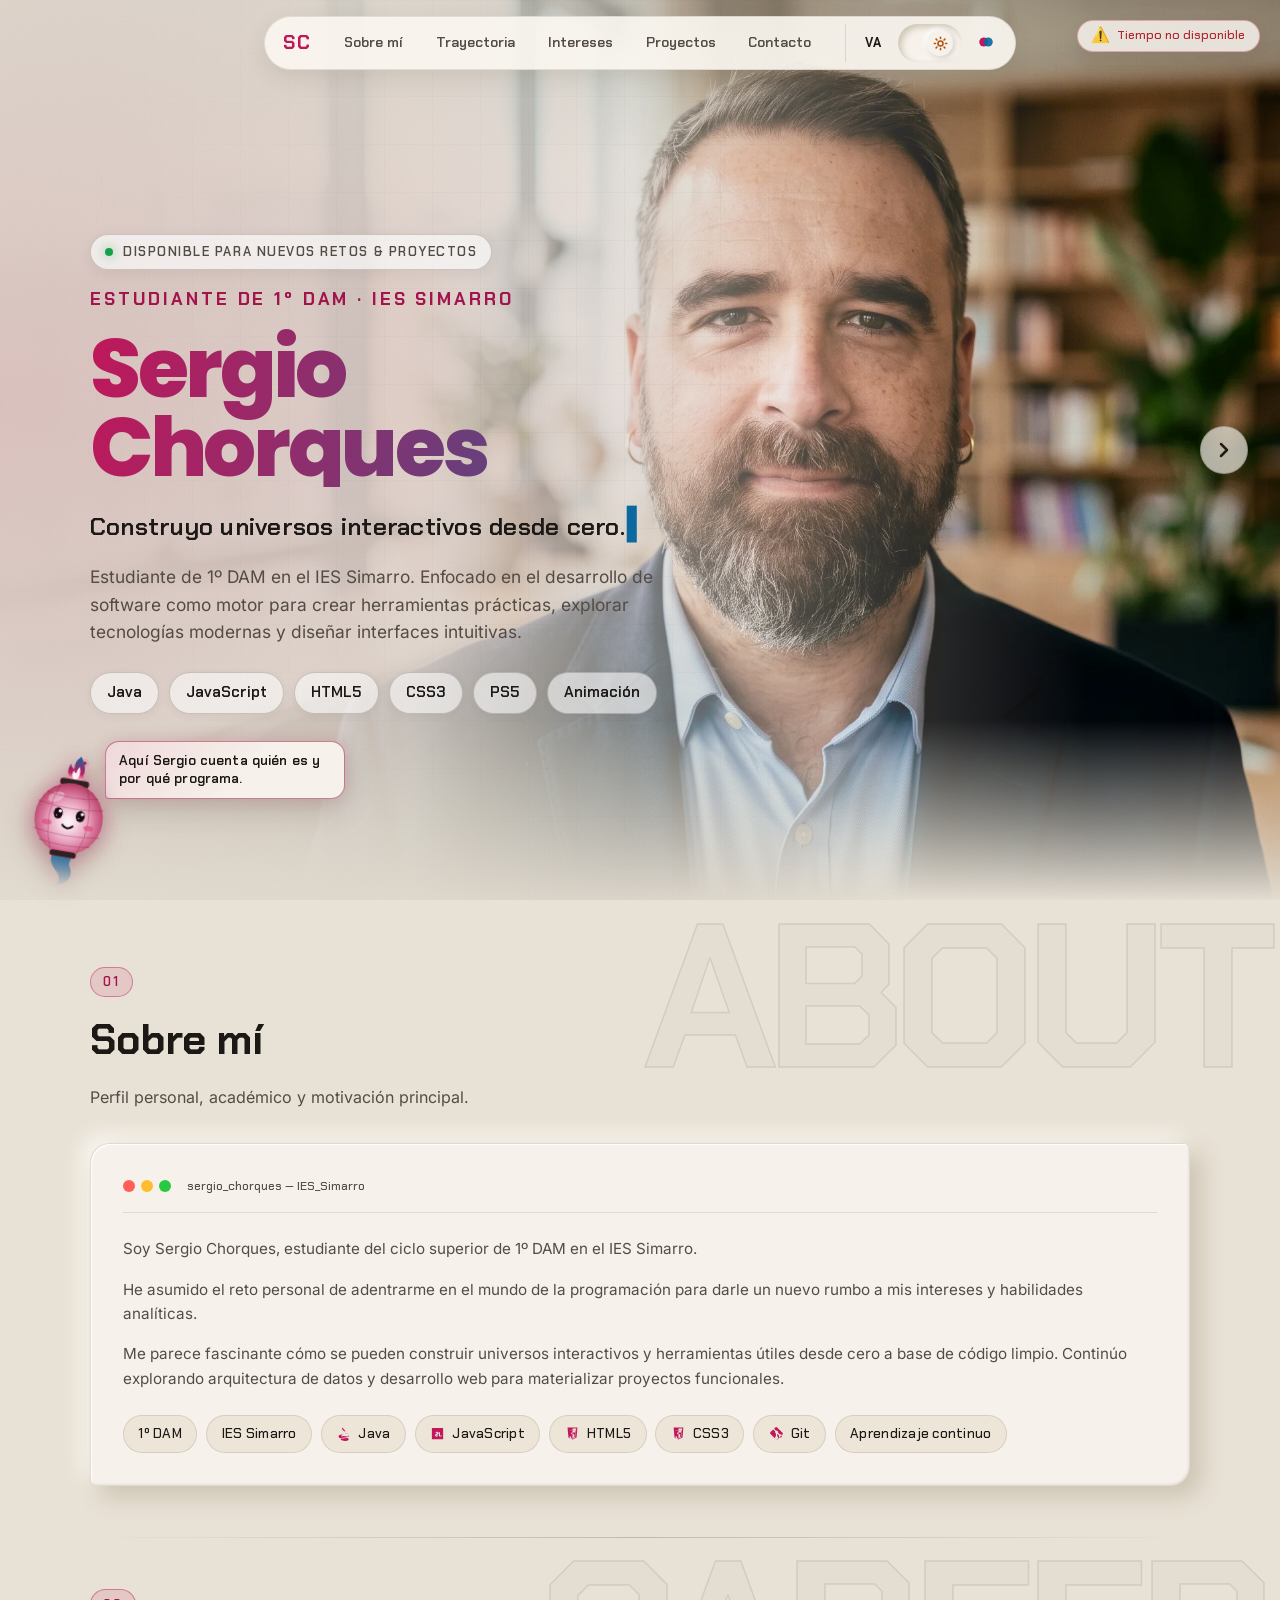
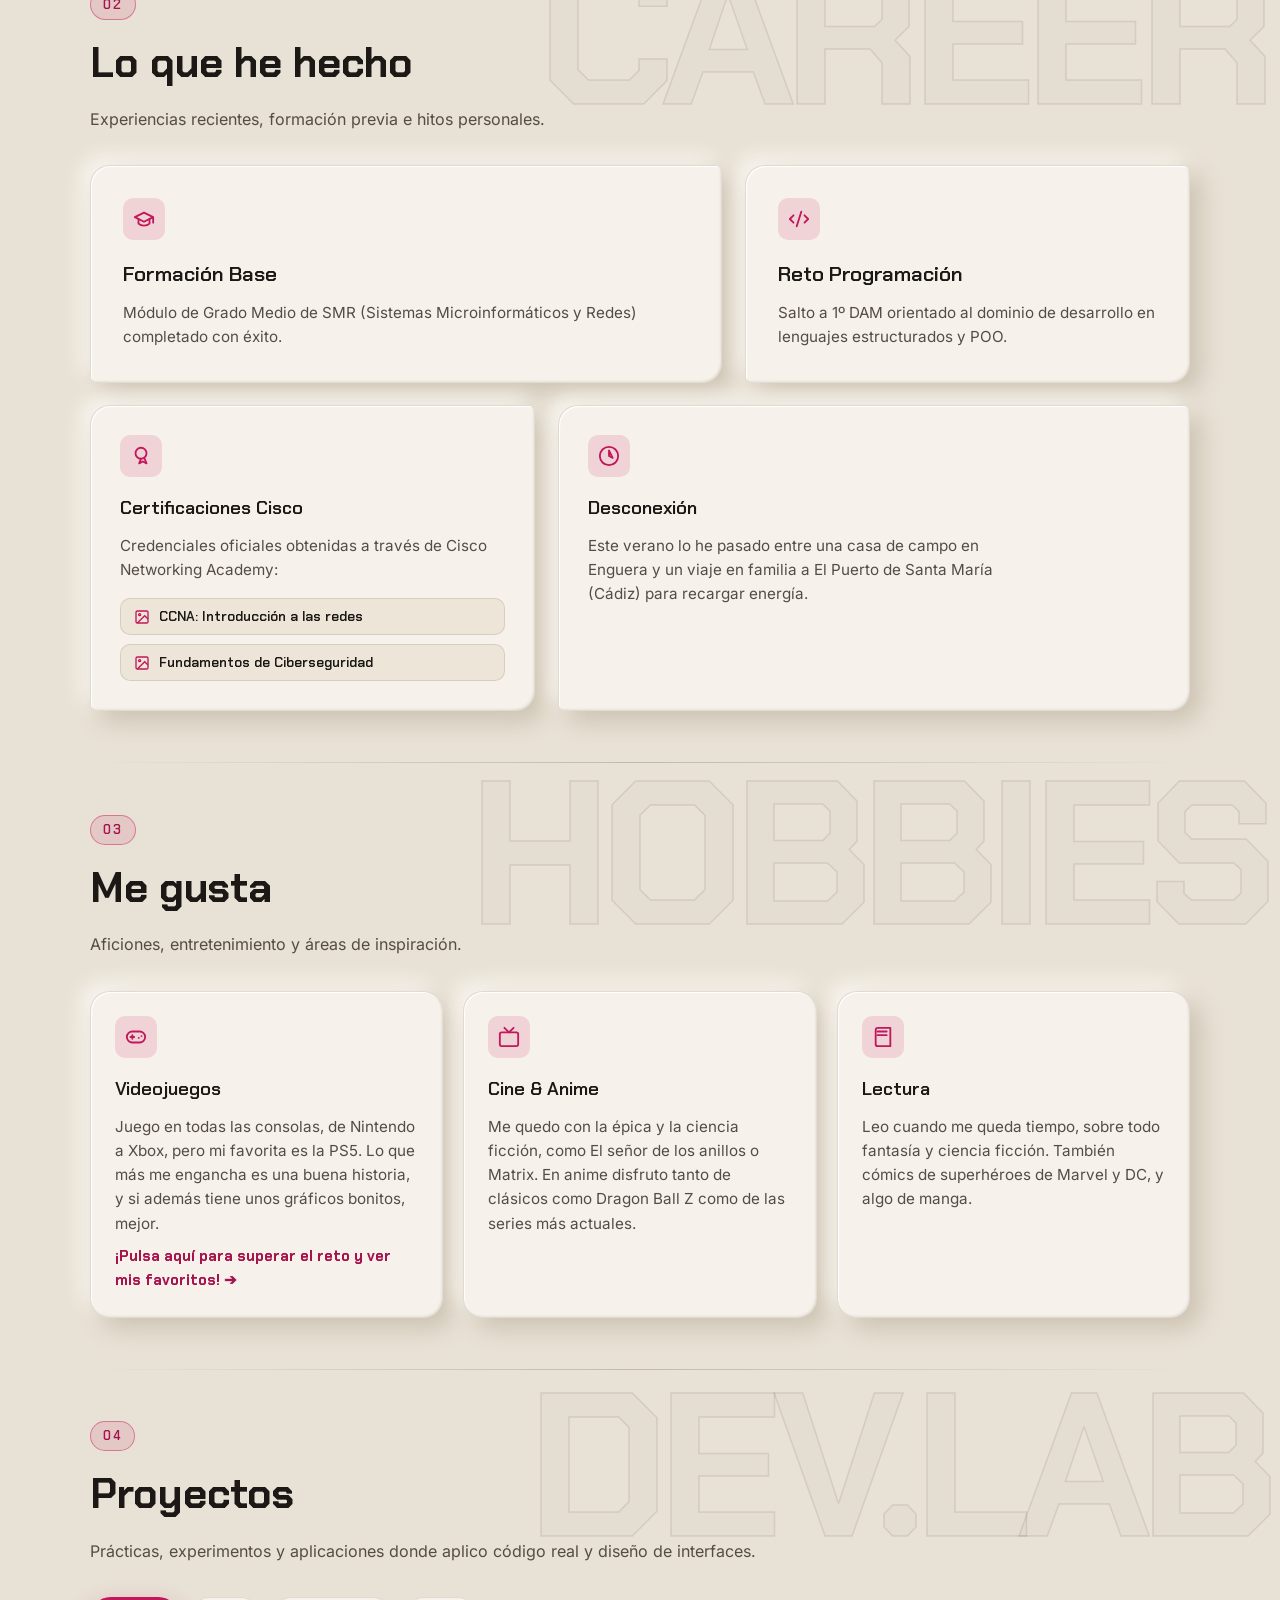
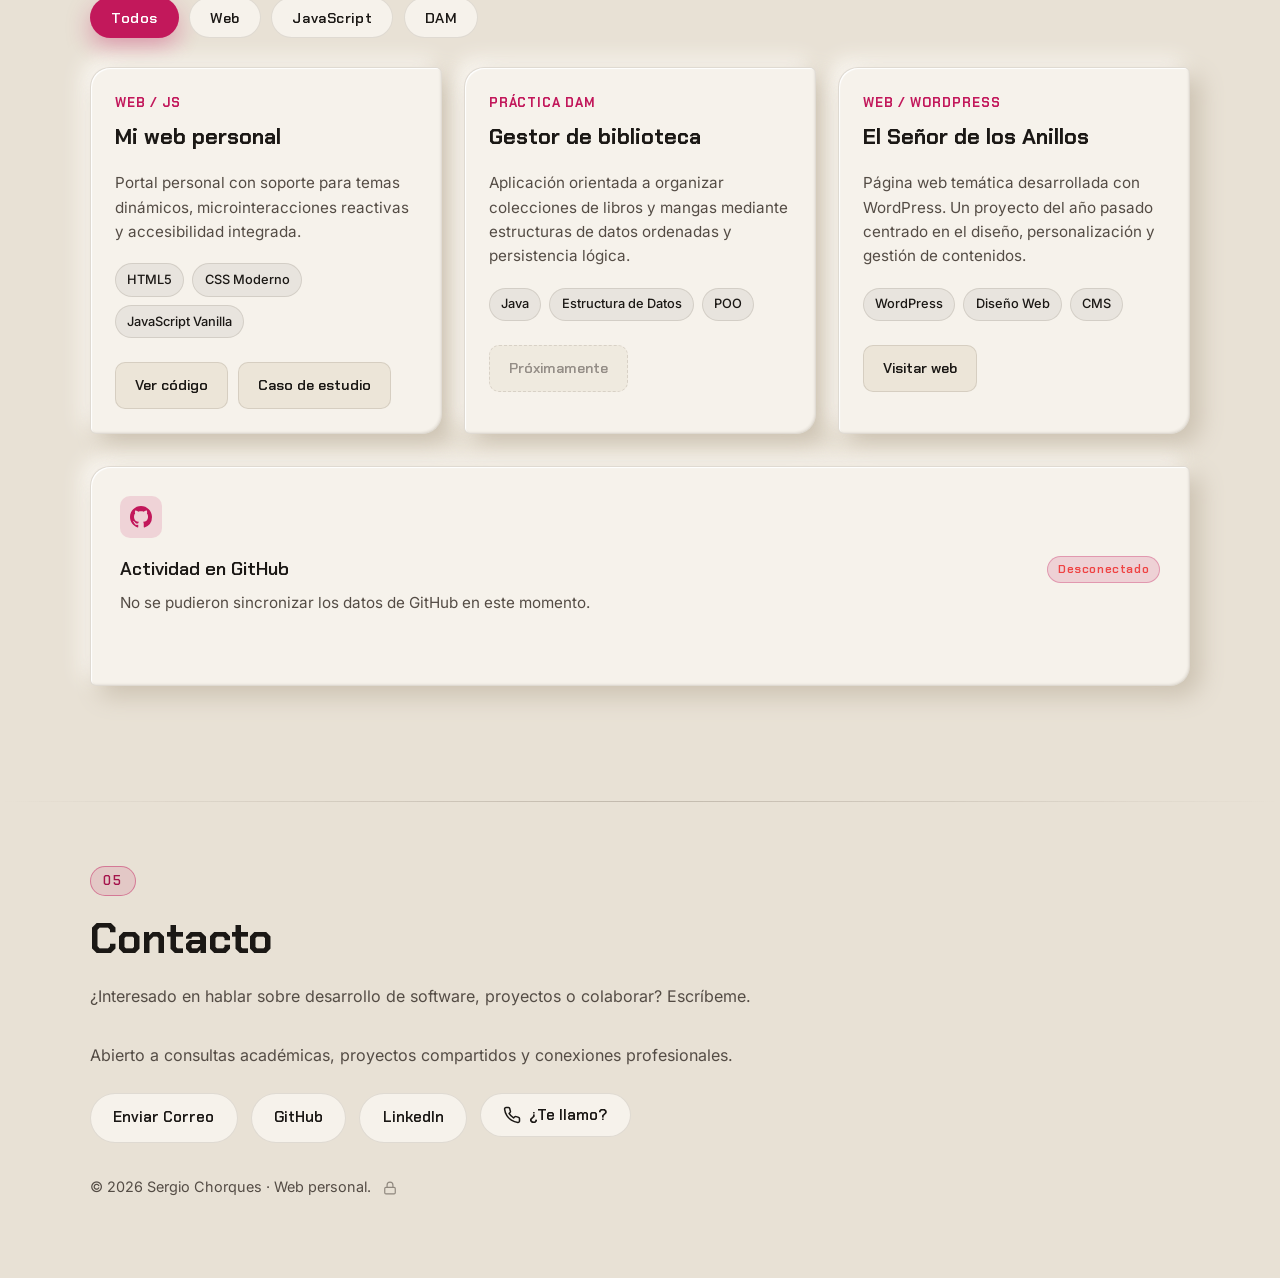
==== commit a0896d33: "perf(hero): recortes verticales para móvil y sin hero-3/8 en pantallas pequeñas" ====
--- a/index.html
+++ b/index.html
@@ -137,17 +137,21 @@
     <section class="hero hero--full" id="inicio" aria-label="Presentación">
       <!-- Fondo con la nueva foto panorámica -->
       <div class="hero-bg-photo" aria-hidden="true">
-        <img
-          id="heroBgImg"
-          src="images/hero-1.webp"
-          alt=""
-          class="hero-bg-img"
-          width="3168"
-          height="1344"
-          loading="eager"
-          fetchpriority="high"
-          decoding="async"
-        />
+        <picture>
+          <!-- Móvil: recorte vertical centrado (pesa la mitad y se me ve mejor) -->
+          <source id="heroBgSource" media="(max-width: 768px)" srcset="images/hero-1-movil.webp" width="1008" height="1344" />
+          <img
+            id="heroBgImg"
+            src="images/hero-1.webp"
+            alt=""
+            class="hero-bg-img"
+            width="3168"
+            height="1344"
+            loading="eager"
+            fetchpriority="high"
+            decoding="async"
+          />
+        </picture>
         <div class="hero-bg-overlay"></div>
         <div class="hero-grid"></div>
       </div>
--- a/css/mobile.css
+++ b/css/mobile.css
@@ -277,11 +277,12 @@
     align-items: flex-end;
   }
 
+  /* En móvil llega hero-N-movil.webp (recorte vertical ya centrado en mí) */
   .hero-bg-img {
     left: 0;
     right: 0;
     width: 100%;
-    object-position: 68% center;
+    object-position: 50% 20%;
   }
 
   /* Flecha arriba a la derecha, fuera del bloque de texto */
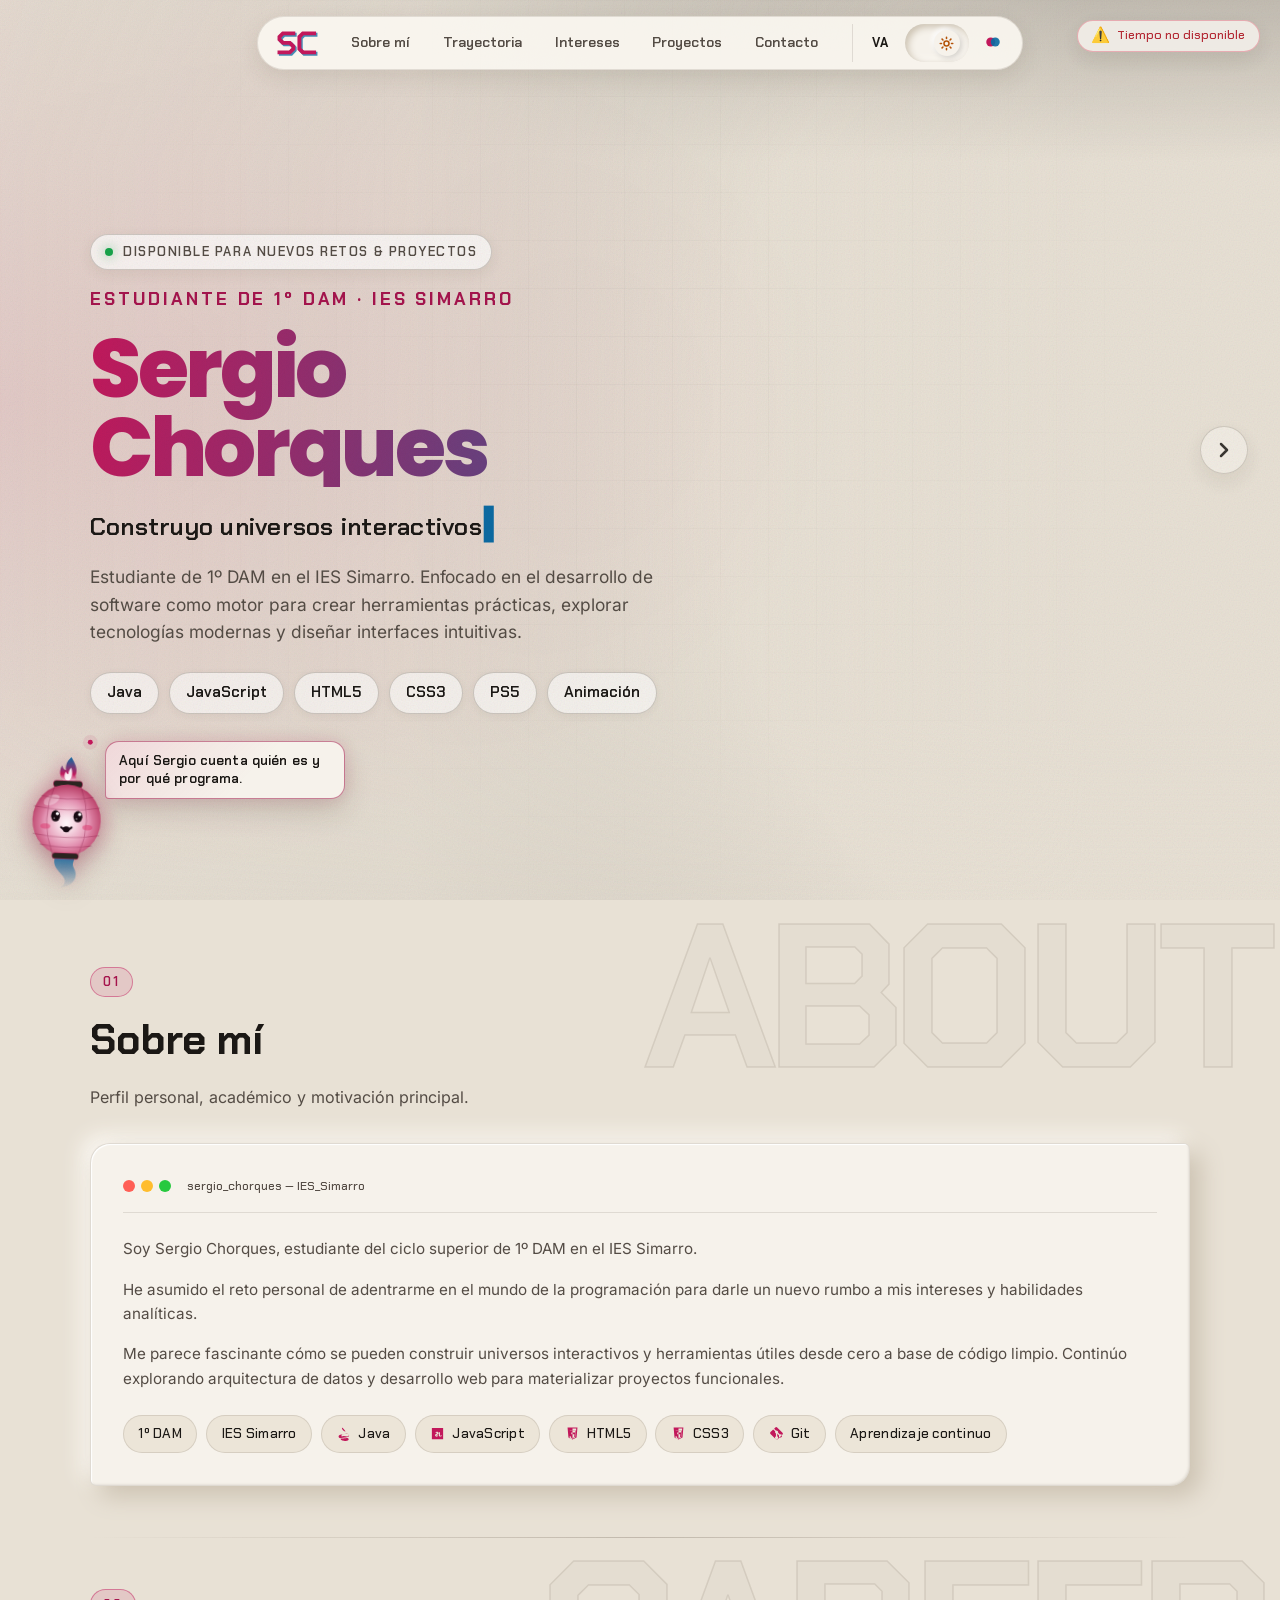
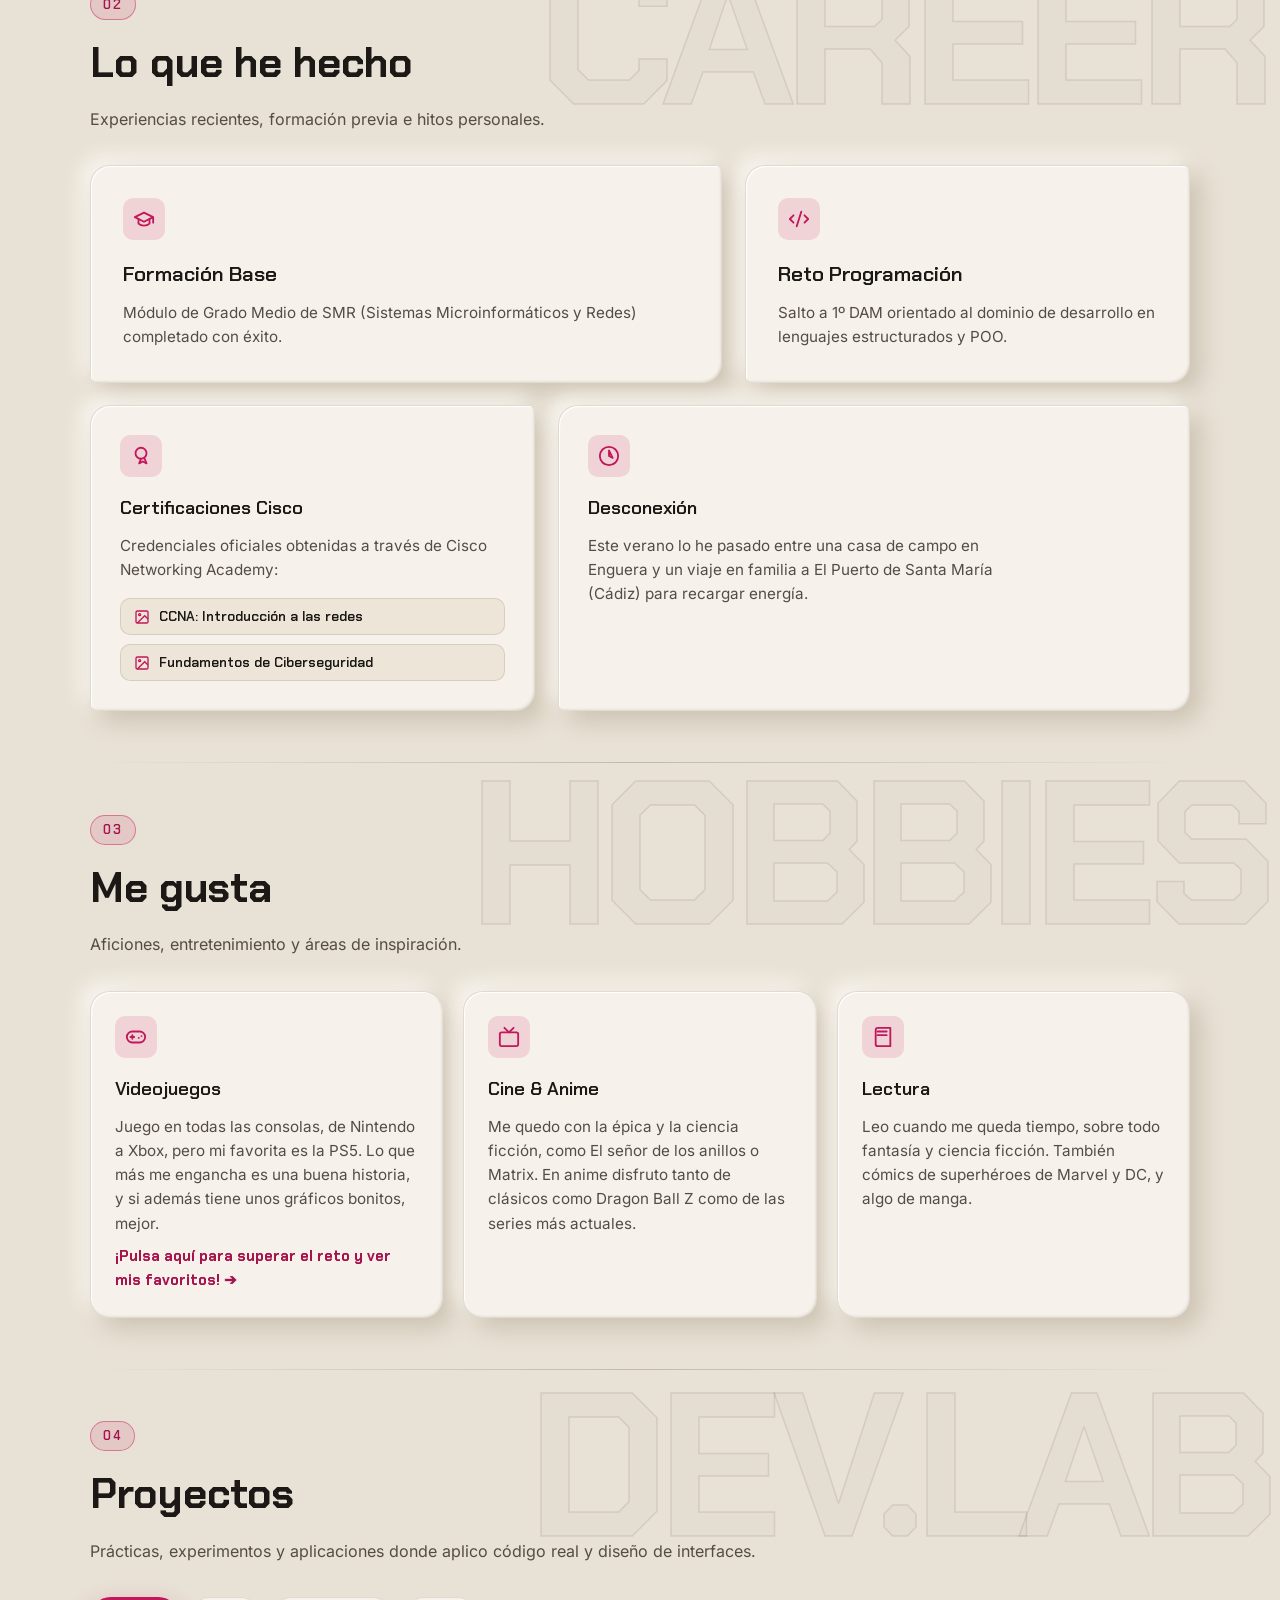
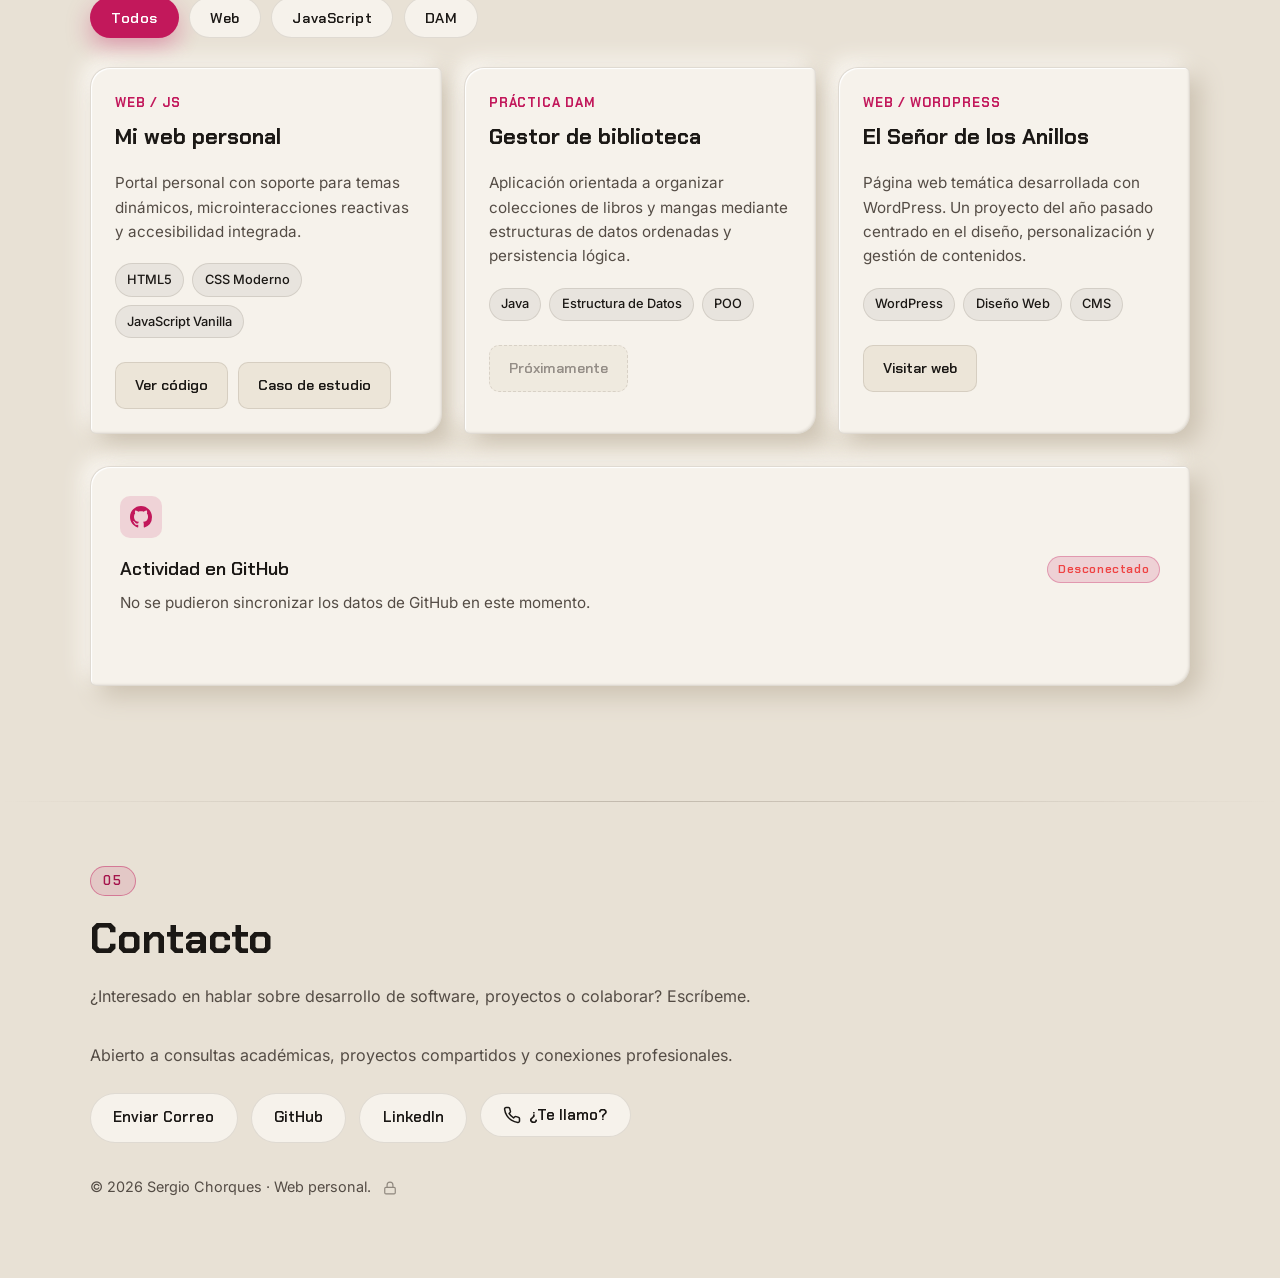
==== commit cebc1fd8: "feat(diseño): logo SC propio en SVG como favicon y en el menú" ====
--- a/index.html
+++ b/index.html
@@ -24,10 +24,7 @@
     <meta name="twitter:card" content="summary_large_image" />
 
     <!-- Favicon SVG -->
-    <link
-      rel="icon"
-      href="data:image/svg+xml,<svg xmlns='http://www.w3.org/2000/svg' viewBox='0 0 100 100'><rect width='100' height='100' rx='20' fill='%2307070a'/><text x='50' y='65' font-size='50' text-anchor='middle' fill='%23ff2e97' font-family='Arial'>SC</text></svg>"
-    />
+    <link rel="icon" href="images/logo.svg" type="image/svg+xml" />
 
     <!-- CSS -->
     <!-- Aplica tema/acento guardados ANTES de pintar: evita el parpadeo oscuro→claro
@@ -74,7 +71,7 @@
     <!-- Barra de navegación fija con glassmorphism -->
     <header class="navbar-wrapper">
       <nav class="navbar" aria-label="Navegación principal">
-        <a href="#inicio" class="nav-logo" aria-label="Volver al inicio">SC</a>
+        <a href="#inicio" class="nav-logo" aria-label="Volver al inicio"><svg class="logo-sc" viewBox="0 0 48 32" aria-hidden="true" focusable="false"><g class="logo-sc__eco"><path d="M20 5H8L4 9v3l4 4h8l4 4v3l-4 4H4"/><path d="M44 5H31l-4 4v14l4 4h13"/></g><g class="logo-sc__trazo"><path d="M20 5H8L4 9v3l4 4h8l4 4v3l-4 4H4"/><path d="M44 5H31l-4 4v14l4 4h13"/></g></svg></a>
         <div class="nav-links">
           <a href="#sobre-mi">Sobre mí</a>
           <a href="#lo-que-he-hecho">Trayectoria</a>
--- a/css/style.css
+++ b/css/style.css
@@ -216,12 +216,58 @@
   background: rgba(251, 248, 241, 0.9);
 }
 
+/* Logo SC (SVG propio, mismo dibujo que images/logo.svg).
+   Trazos rectos con esquinas cortadas, como la Chakra Petch de los títulos.
+   El eco usa el acento secundario: al pasar el ratón se separa un poco,
+   como un neón que parpadea, y vuelve a su sitio. */
 .nav-logo {
-  font-family: var(--font-display);
-  font-weight: 700;
-  font-size: 1.2rem;
+  display: inline-flex;
+  align-items: center;
   color: var(--accent);
-  letter-spacing: 0.05em;
+  line-height: 0;
+}
+
+.logo-sc {
+  width: 2.6rem;
+  height: auto;
+  overflow: visible;
+  fill: none;
+  stroke-width: 4.5;
+  stroke-linejoin: miter;
+  stroke-linecap: square;
+}
+
+.logo-sc__trazo {
+  stroke: currentColor;
+}
+
+.logo-sc__eco {
+  stroke: var(--accent-alt);
+  opacity: 0.75;
+  transform: translate(1.6px, 1.6px);
+  transition: transform var(--transition), opacity var(--transition);
+}
+
+.nav-logo:hover .logo-sc__eco,
+.nav-logo:focus-visible .logo-sc__eco {
+  transform: translate(3.2px, 2.4px);
+  opacity: 1;
+  animation: logo-parpadeo 0.45s steps(2, jump-none) 1;
+}
+
+@keyframes logo-parpadeo {
+  0%   { transform: translate(-2px, 1px); }
+  50%  { transform: translate(4px, 3px); }
+  100% { transform: translate(3.2px, 2.4px); }
+}
+
+@media (prefers-reduced-motion: reduce) {
+  .logo-sc__eco,
+  .nav-logo:hover .logo-sc__eco,
+  .nav-logo:focus-visible .logo-sc__eco {
+    animation: none;
+    transition: none;
+  }
 }
 
 .nav-links {
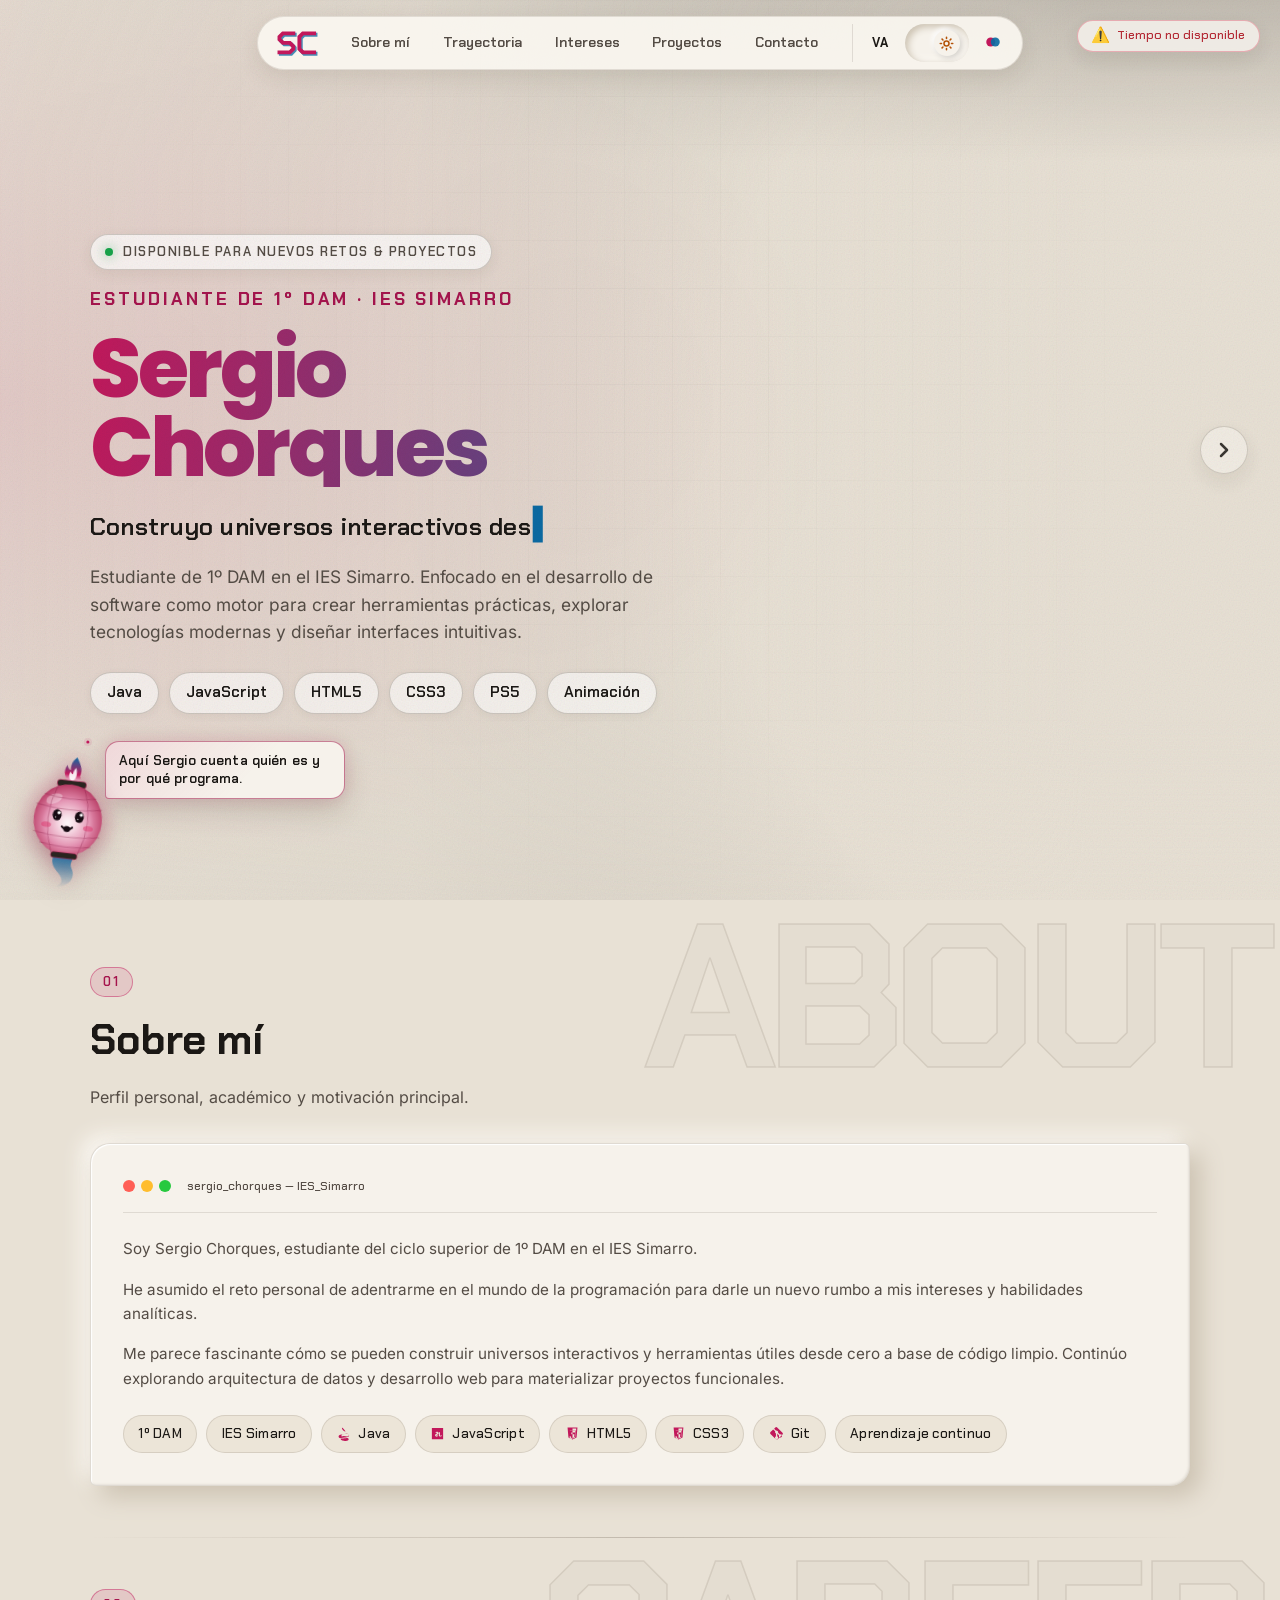
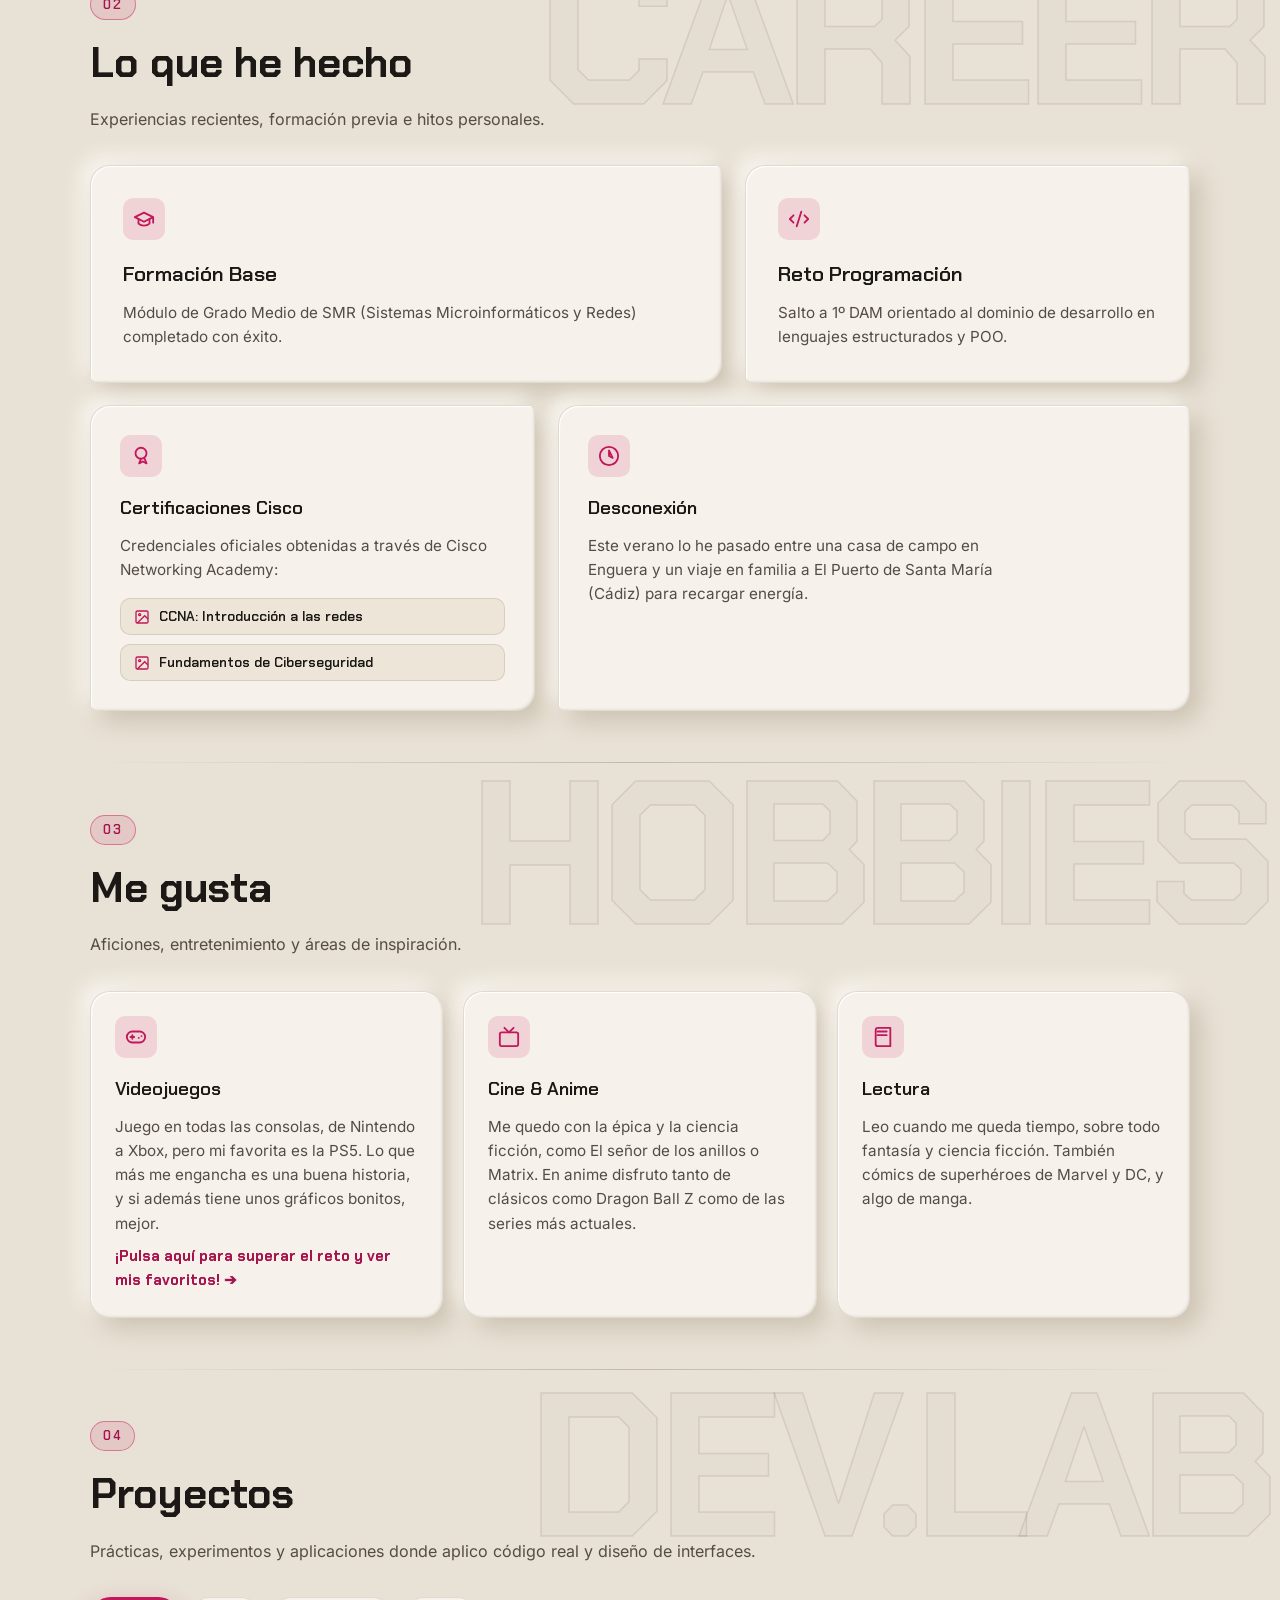
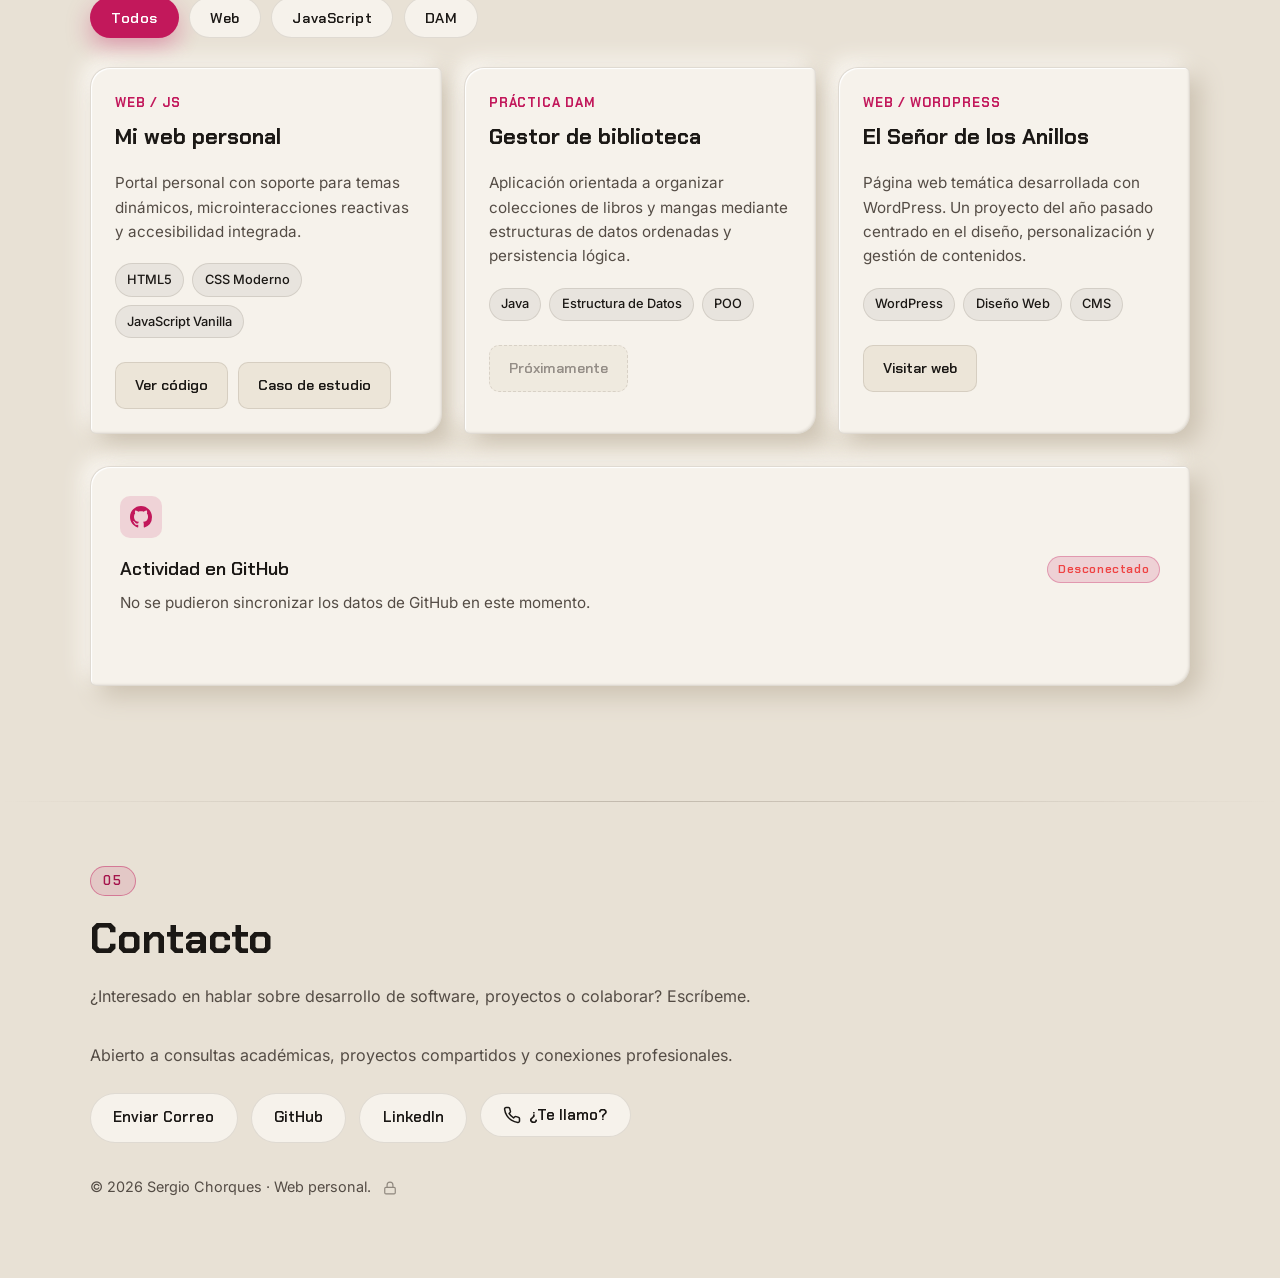
==== commit fcc8924a: "perf(imágenes): srcset, carga diferida y sprites en WebP para quitar avisos de Lighthouse" ====
--- a/index.html
+++ b/index.html
@@ -136,10 +136,12 @@
       <div class="hero-bg-photo" aria-hidden="true">
         <picture>
           <!-- Móvil: recorte vertical centrado (pesa la mitad y se me ve mejor) -->
-          <source id="heroBgSource" media="(max-width: 768px)" srcset="images/hero-1-movil.webp" width="1008" height="1344" />
+          <source id="heroBgSource" media="(max-width: 768px)" srcset="images/hero-1-movil.webp" width="756" height="1344" />
           <img
             id="heroBgImg"
             src="images/hero-1.webp"
+            srcset="images/hero-1-2240.webp 2240w, images/hero-1.webp 3168w"
+            sizes="max(115vw, 236vh)"
             alt=""
             class="hero-bg-img"
             width="3168"
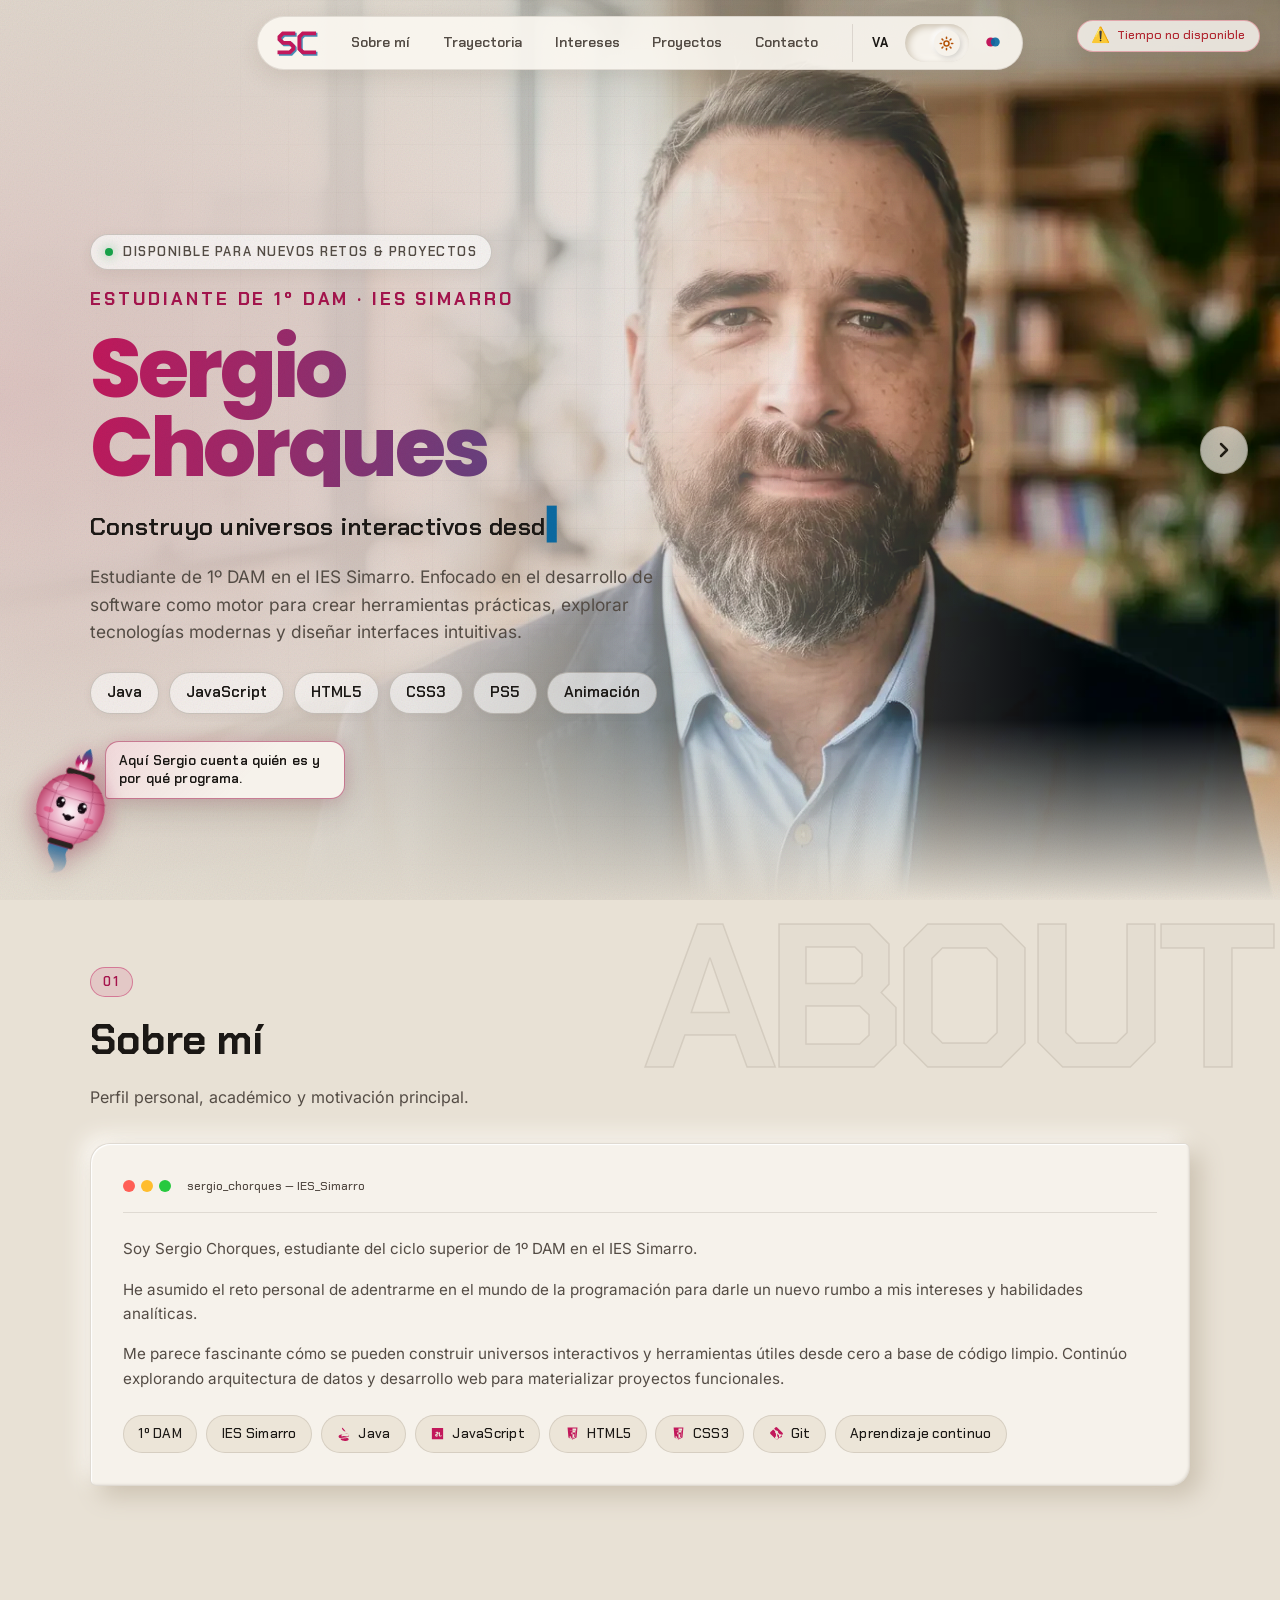
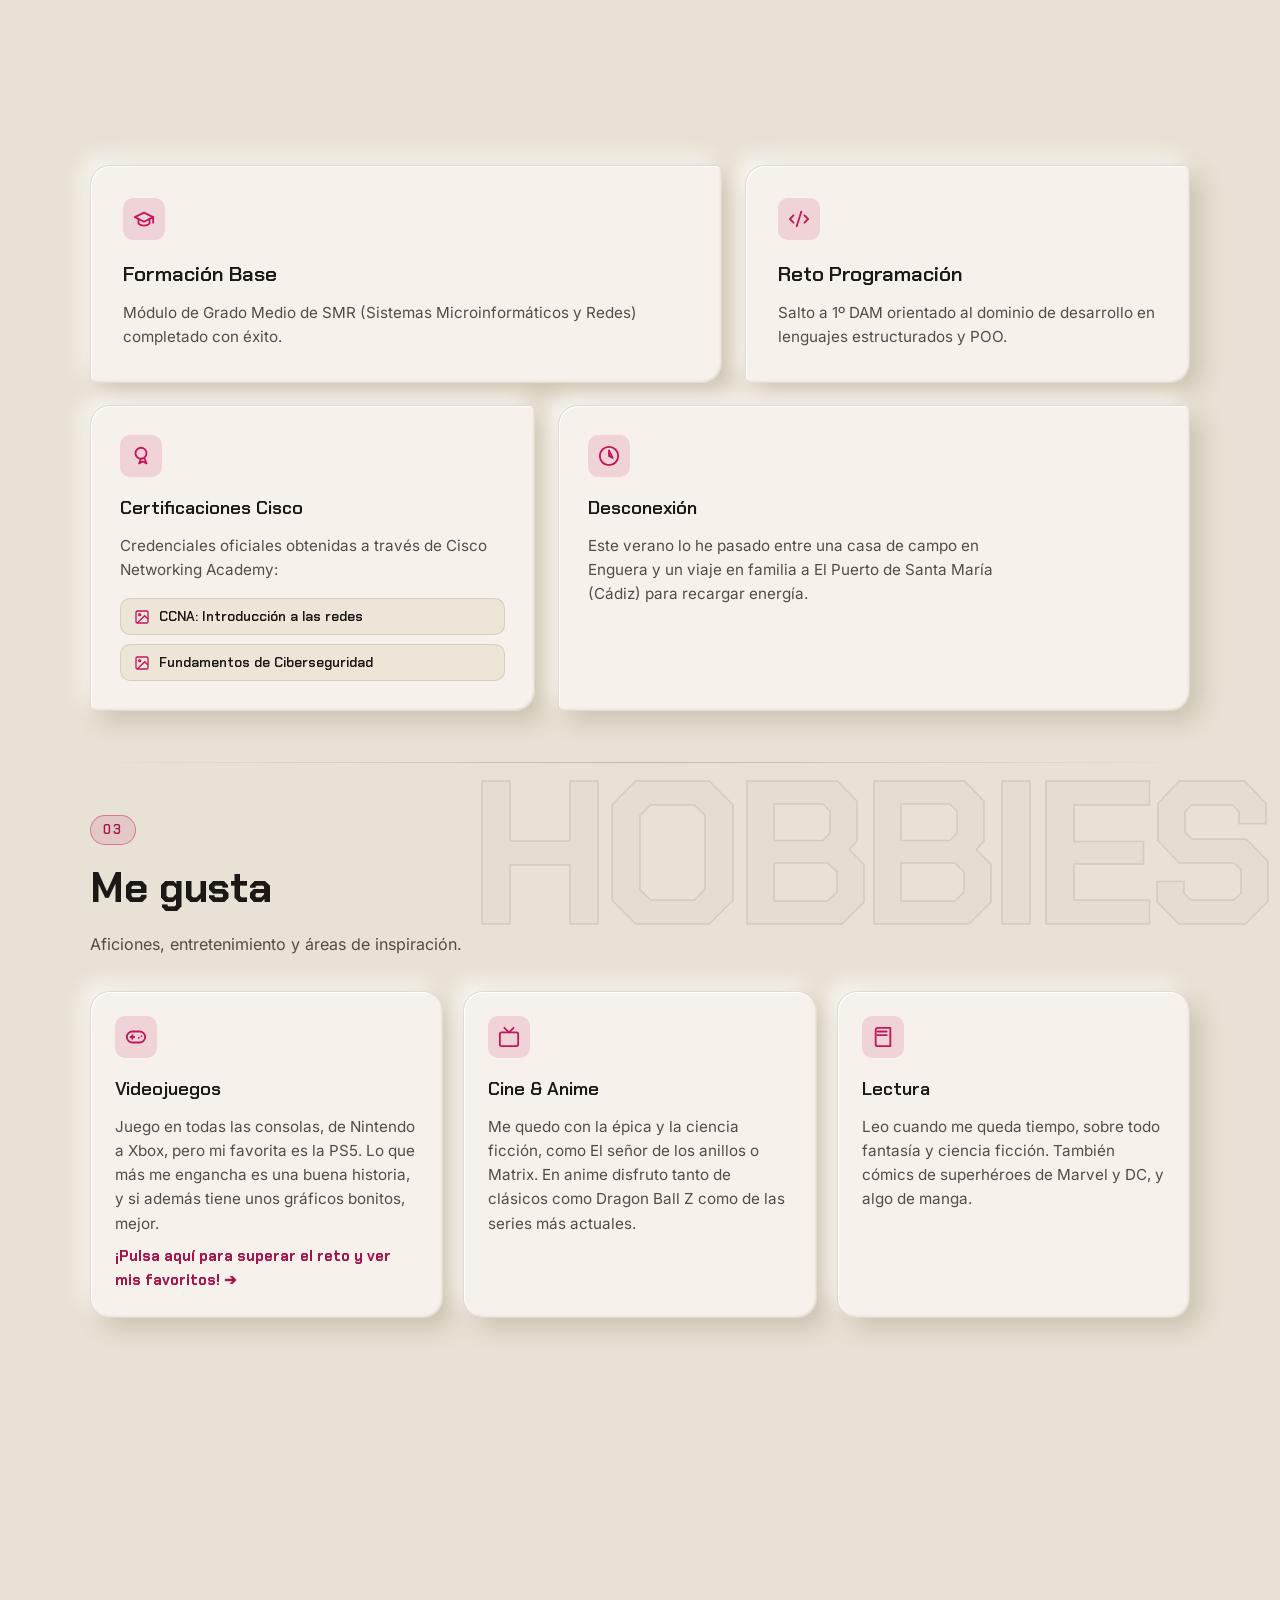
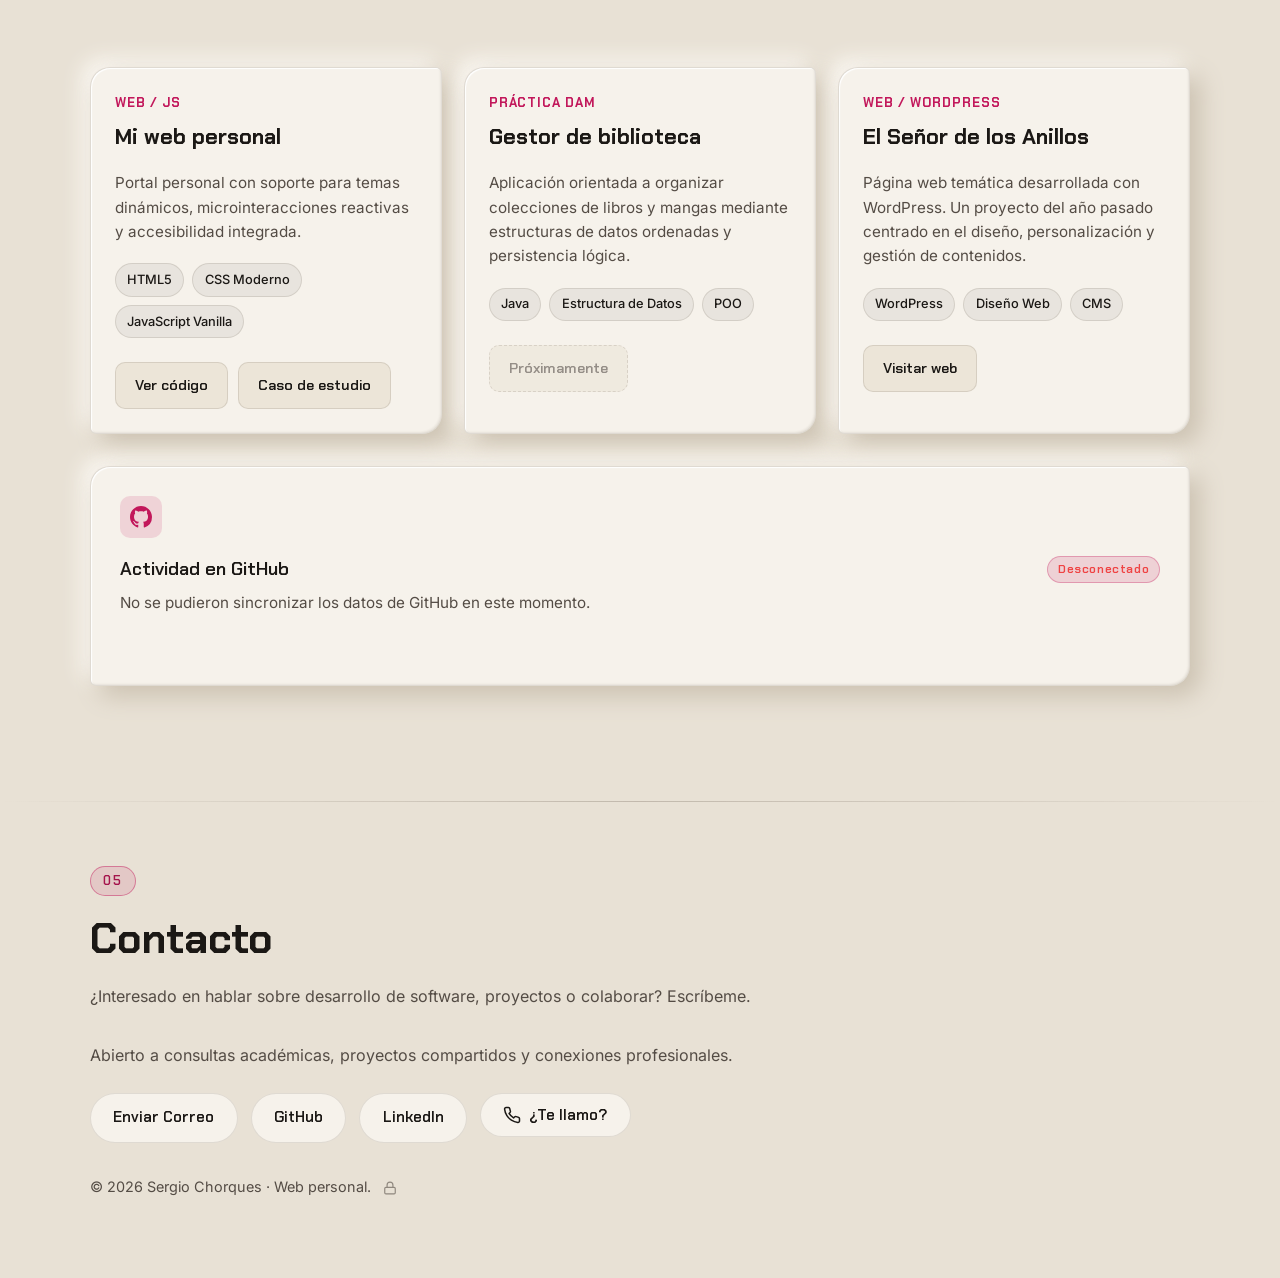
==== commit cd92ad4a: "feat(seo): etiquetas OG e imagen para compartir en todas las páginas; CSS del panel a css/admin.css" ====
--- a/index.html
+++ b/index.html
@@ -21,6 +21,12 @@
       content="Estudiante de DAM, gamer y desarrollador en formación. Proyectos, intereses y marca personal."
     />
     <meta property="og:url" content="https://sergiochp.github.io/mi-web/" />
+    <meta property="og:image" content="https://sergiochp.github.io/mi-web/images/og-portada.jpg" />
+    <meta property="og:image:width" content="1200" />
+    <meta property="og:image:height" content="630" />
+    <meta property="og:image:alt" content="Sergio Chorques, estudiante de 1º DAM" />
+    <meta property="og:locale" content="es_ES" />
+    <meta name="twitter:card" content="summary_large_image" />
     <meta name="twitter:card" content="summary_large_image" />
 
     <!-- Favicon SVG -->
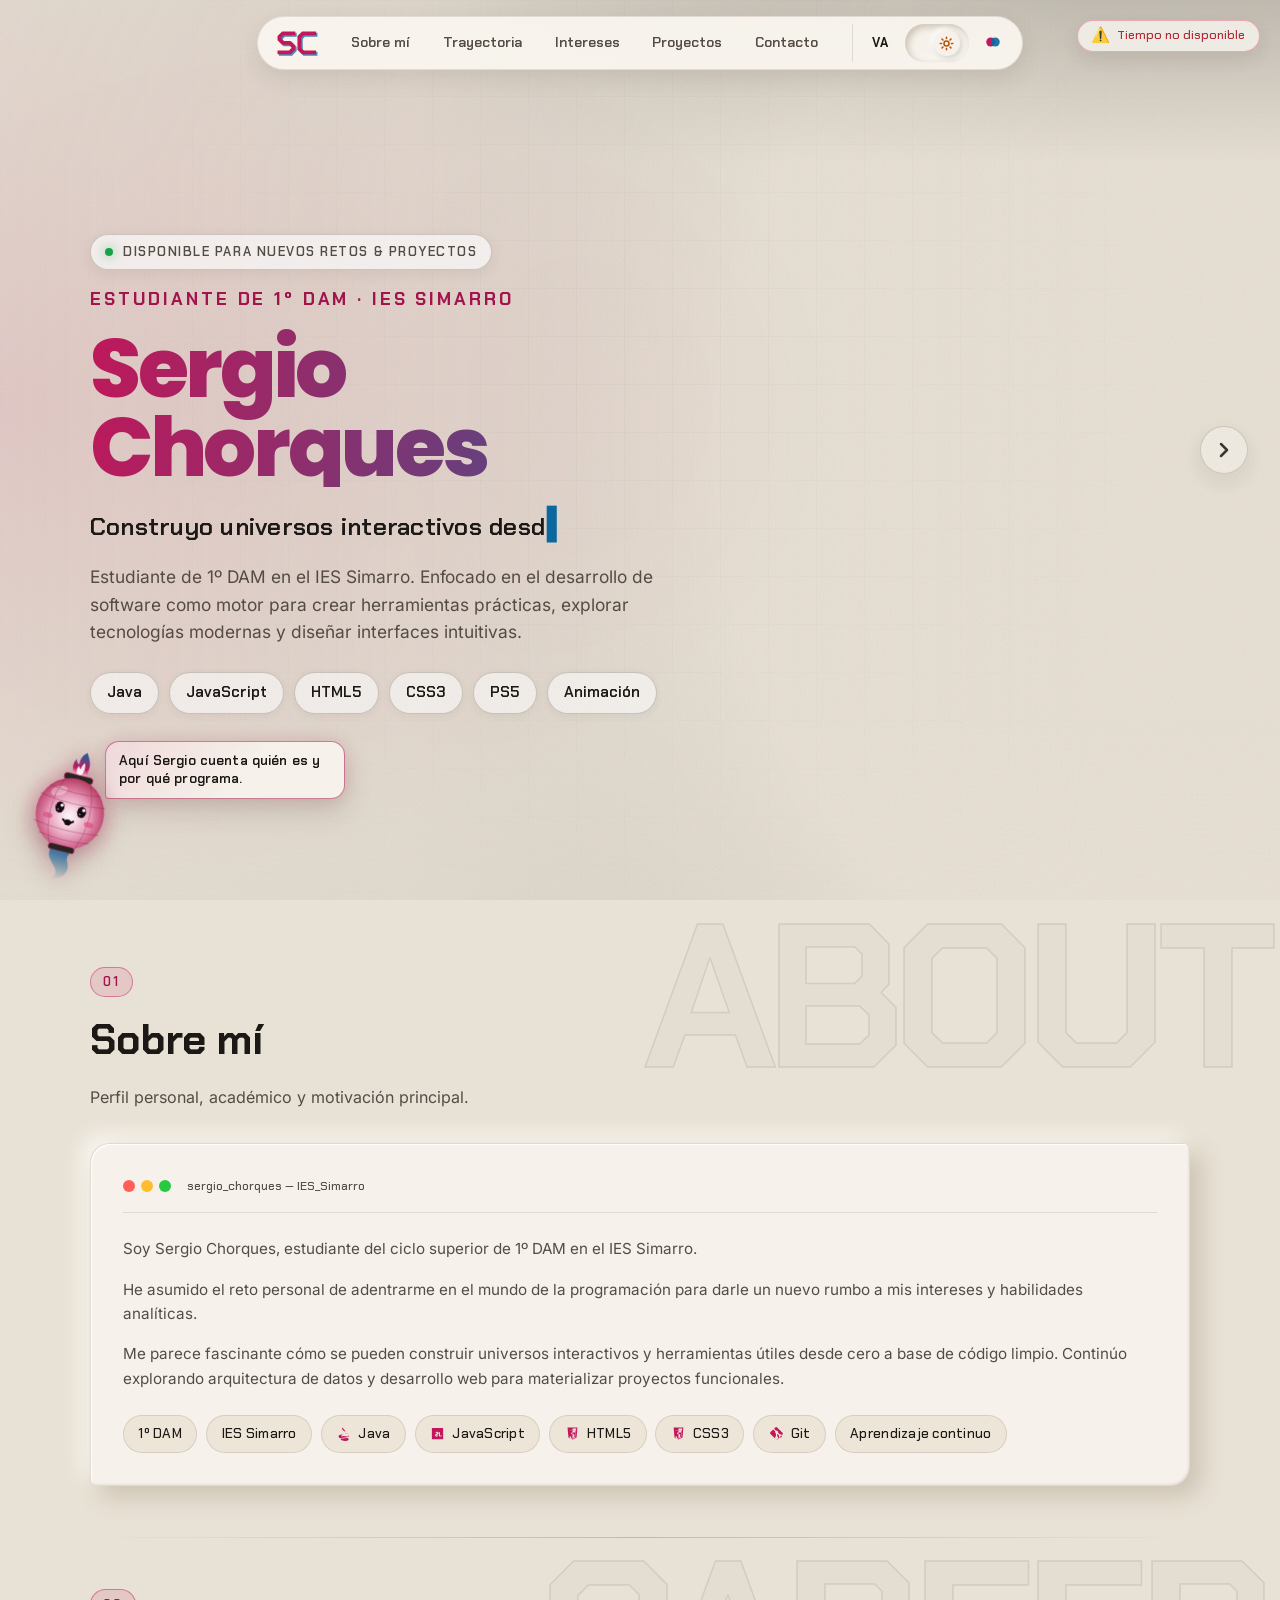
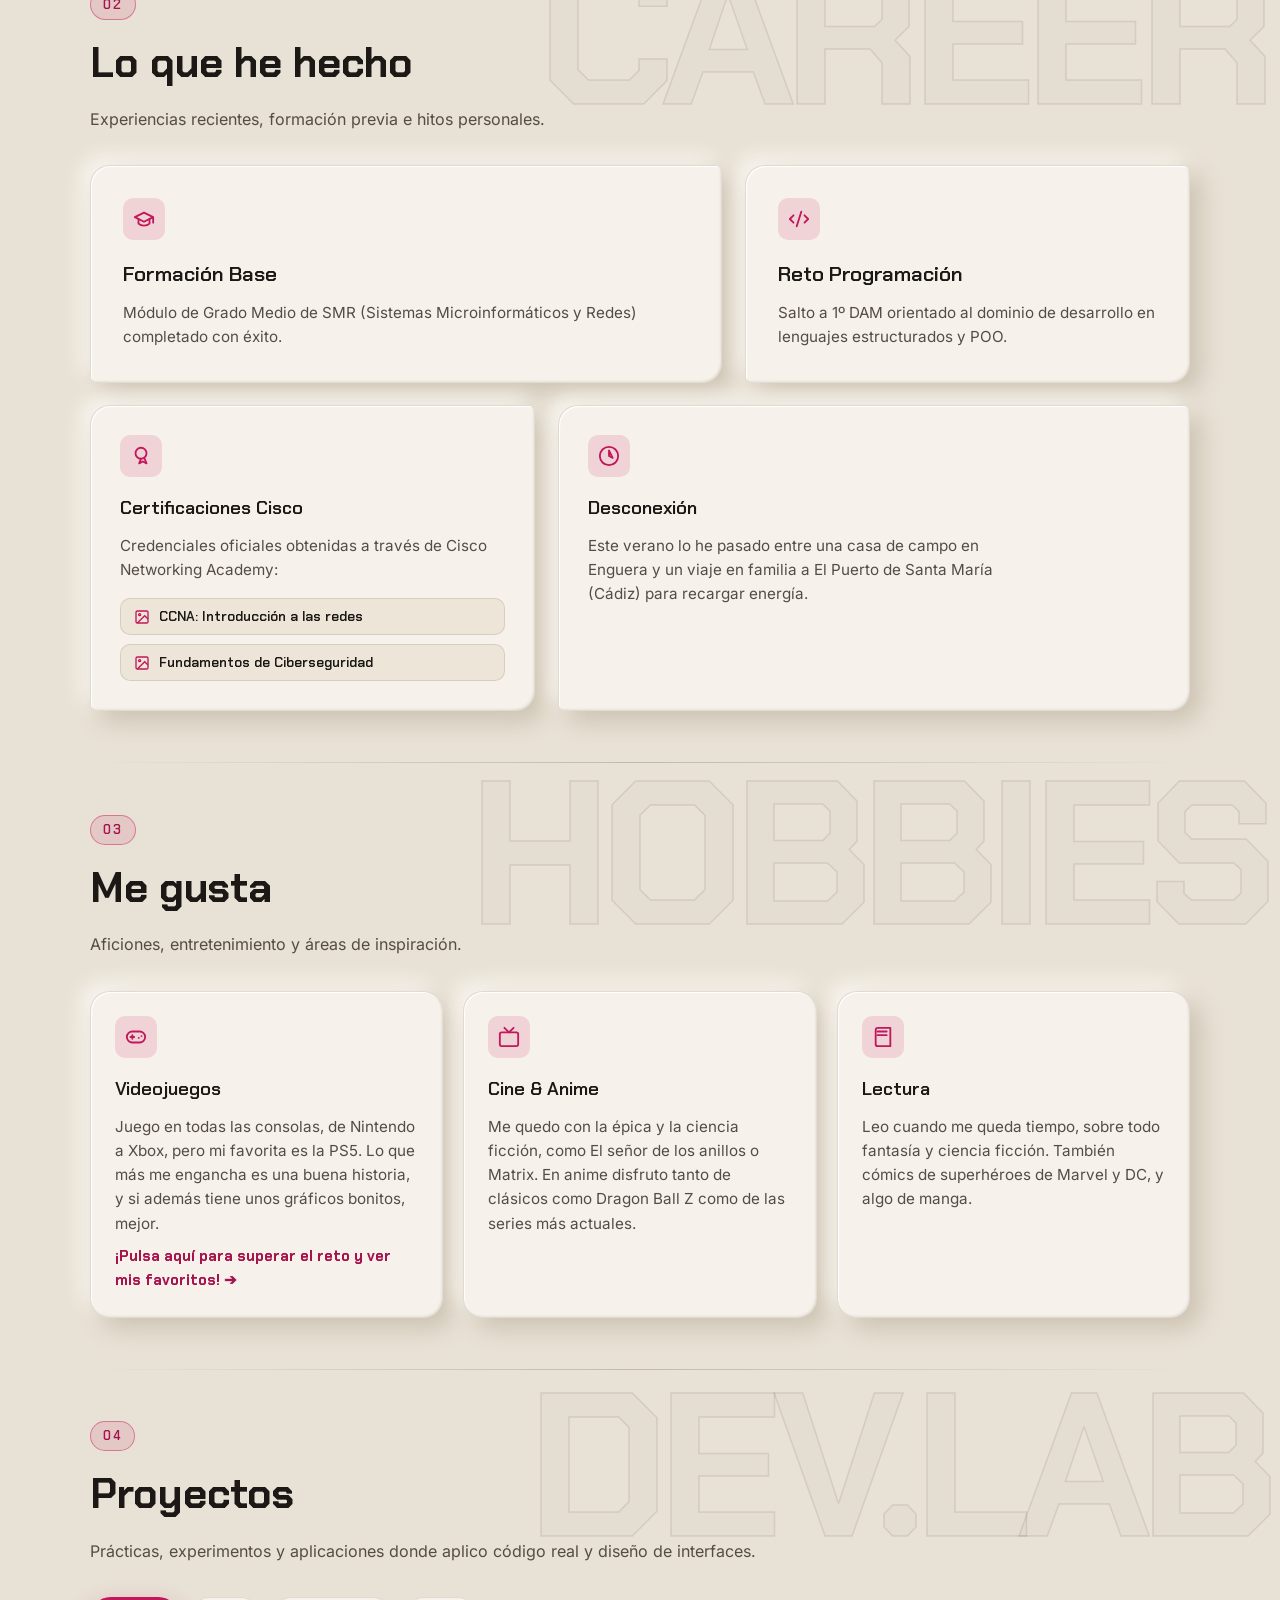
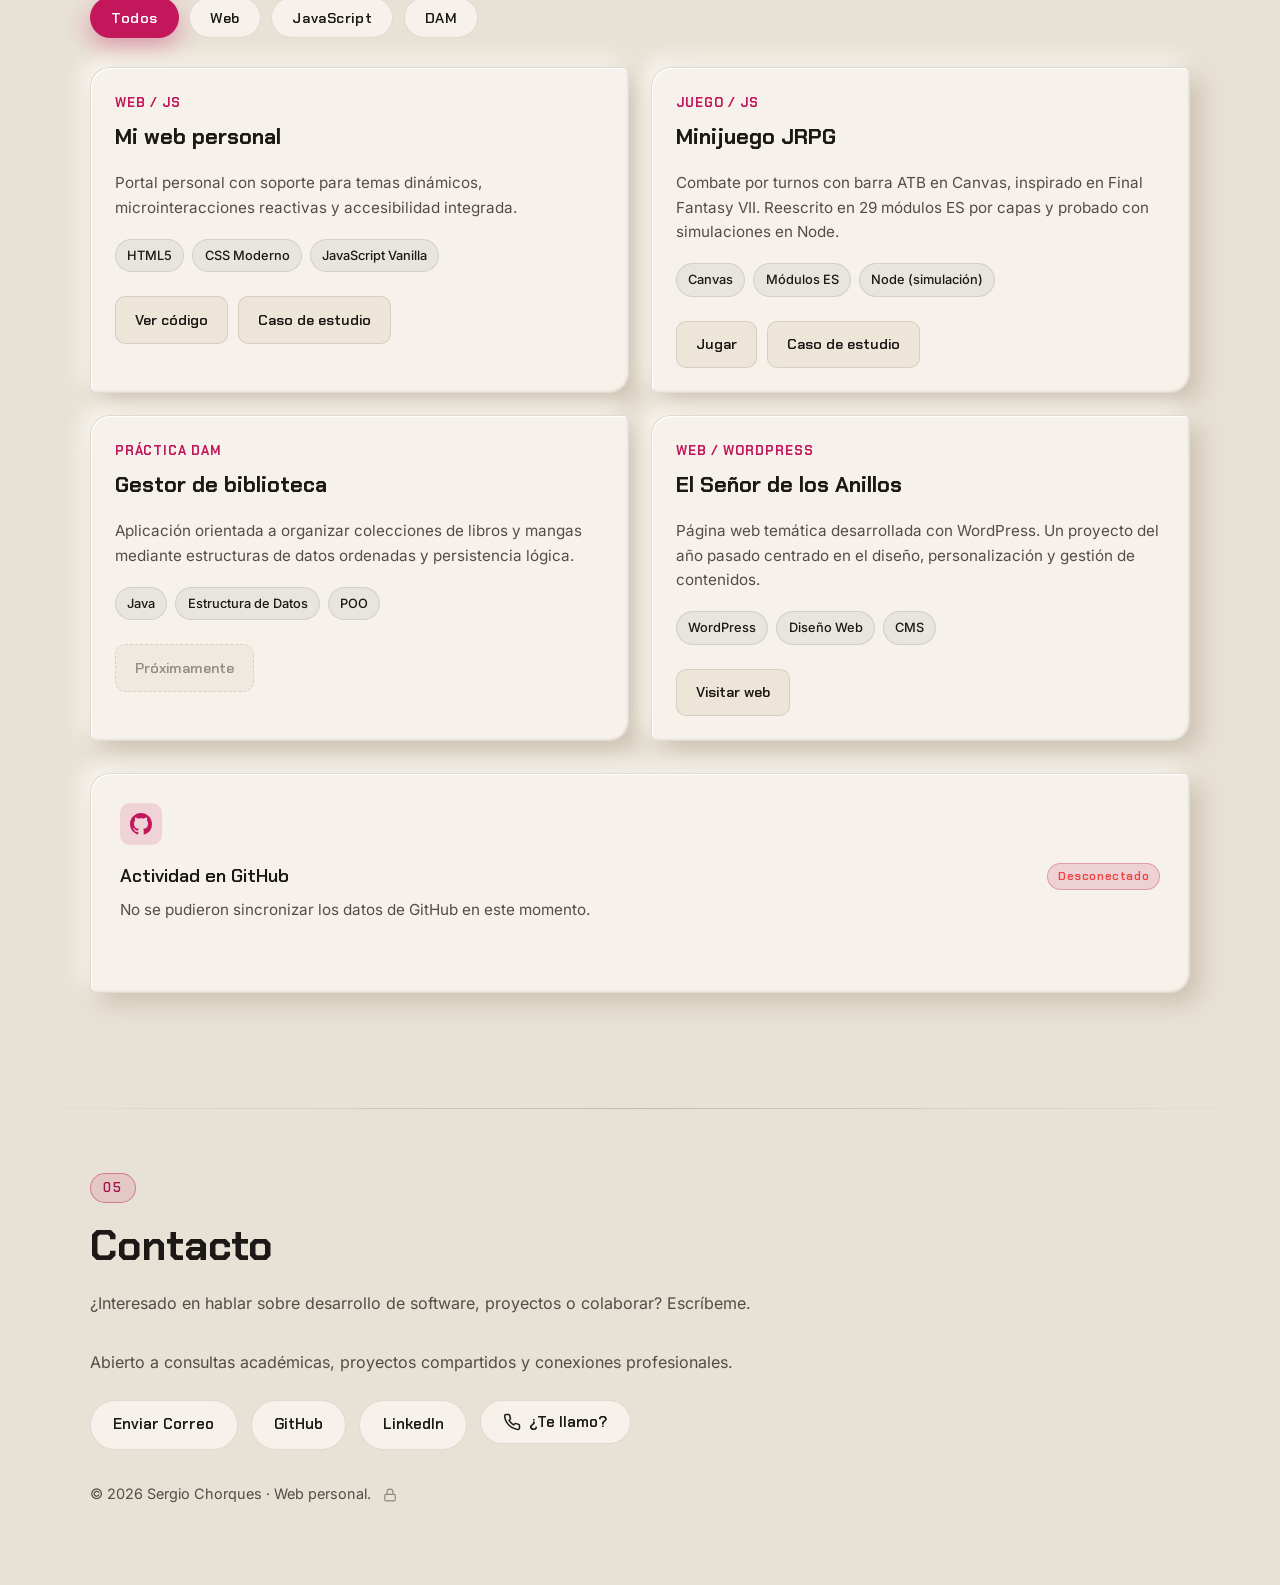
==== commit 18e96d39: "feat(contenido): minicaso del minijuego JRPG con métricas de simulación y tarjeta en Proyectos" ====
--- a/index.html
+++ b/index.html
@@ -497,6 +497,26 @@
             </div>
           </article>
 
+          <article class="project-card tilt spotlight-card card--static" data-category="js">
+            <div class="project-card-inner">
+              <header class="project-card-head">
+                <p class="project-type">Juego / JS</p>
+                <h3 class="project-title">Minijuego JRPG</h3>
+              </header>
+              <p class="project-desc">
+                Combate por turnos con barra ATB en Canvas, inspirado en Final Fantasy VII. Reescrito en 29 módulos ES por capas y probado con simulaciones en Node.
+              </p>
+              <ul class="project-tags">
+                <li>Canvas</li>
+                <li>Módulos ES</li>
+                <li>Node (simulación)</li>
+              </ul>
+              <div class="project-actions">
+                <a class="project-link" href="minijuego.html" aria-label="Jugar al minijuego JRPG">Jugar</a>
+                <a class="project-link project-link--case" href="caso-estudio.html#minijuego">Caso de estudio</a>
+              </div>
+            </div>
+          </article>
           <article class="project-card tilt spotlight-card card--static" data-category="dam js">
             <div class="project-card-inner">
               <header class="project-card-head">
--- a/css/mobile.css
+++ b/css/mobile.css
@@ -43,8 +43,9 @@
 }
 
 /* Rejillas con mínimo fijo → con min() nunca superan el ancho disponible */
+/* Proyectos: mínimo 420 px → 2 × 2 en escritorio y 1 columna en móvil */
 .projects-grid {
-  grid-template-columns: repeat(auto-fit, minmax(min(100%, 300px), 1fr));
+  grid-template-columns: repeat(auto-fit, minmax(min(100%, 420px), 1fr));
 }
 
 .gh-repos {
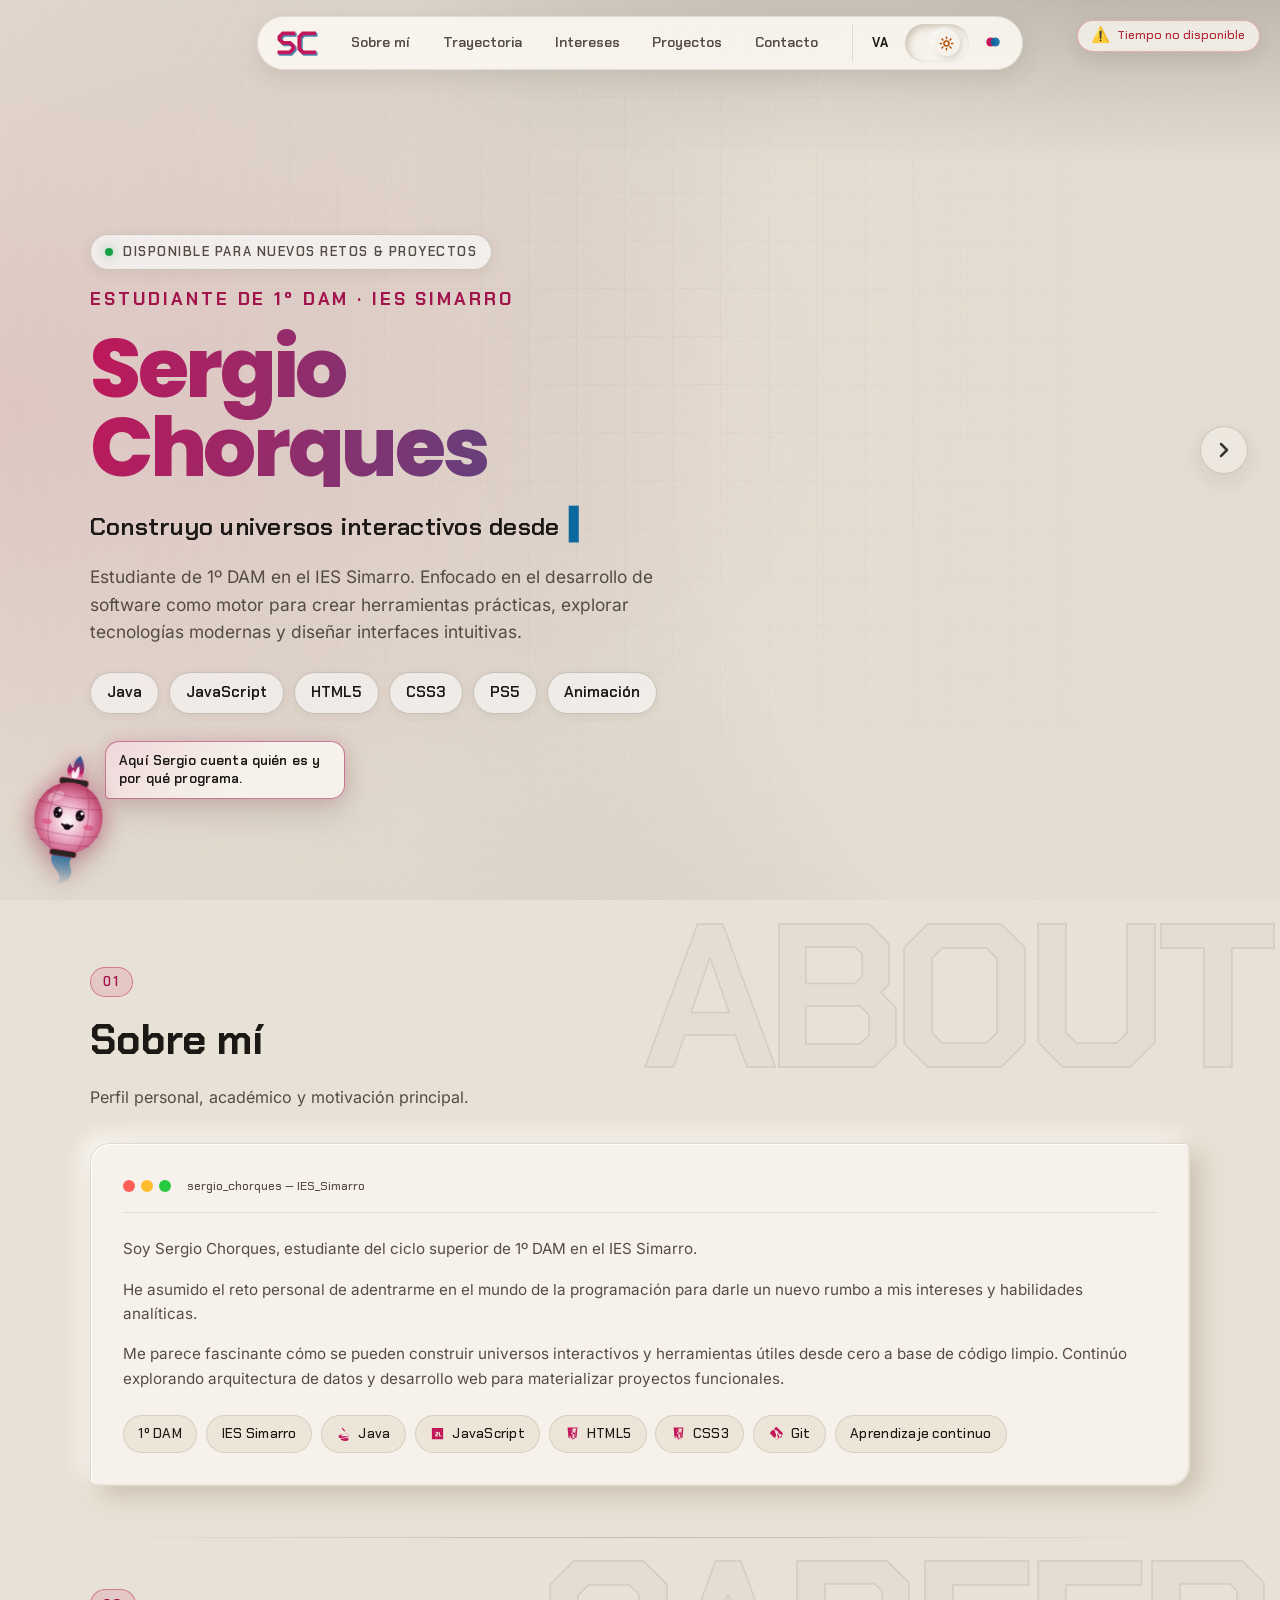
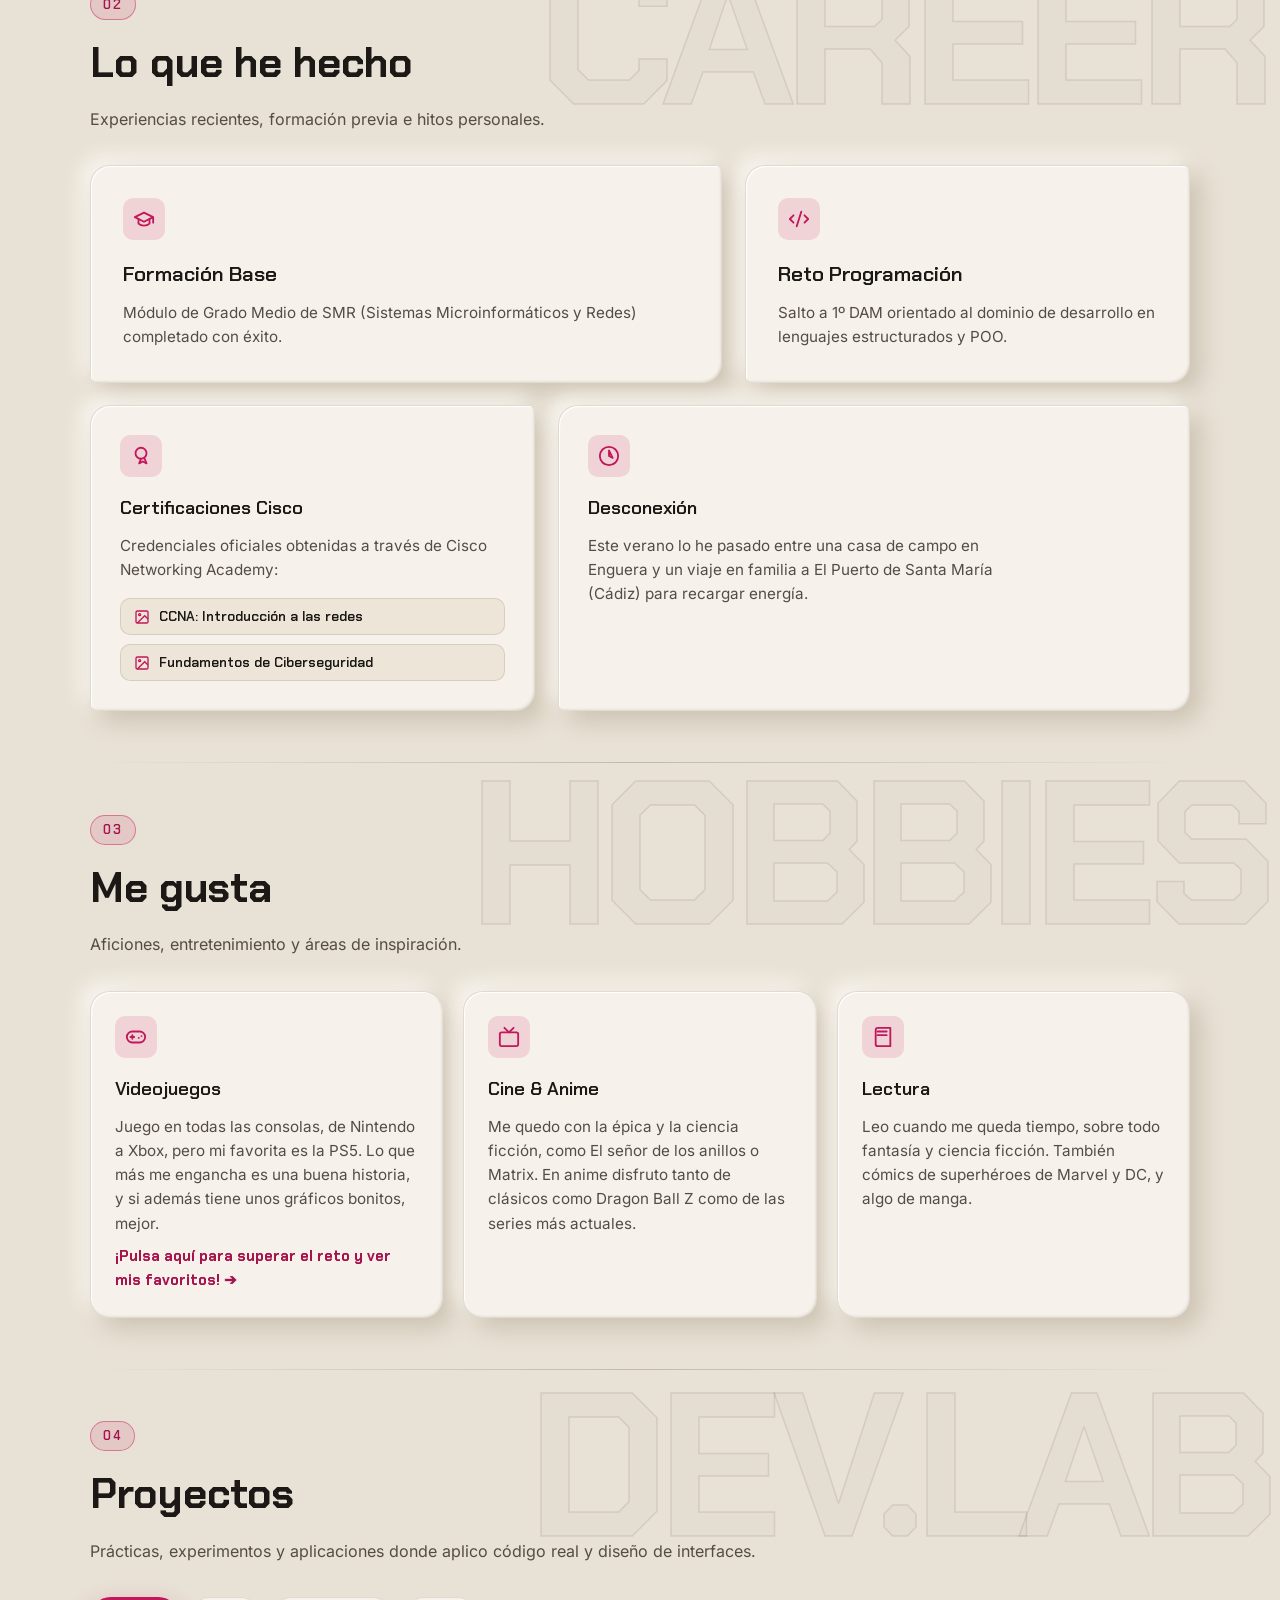
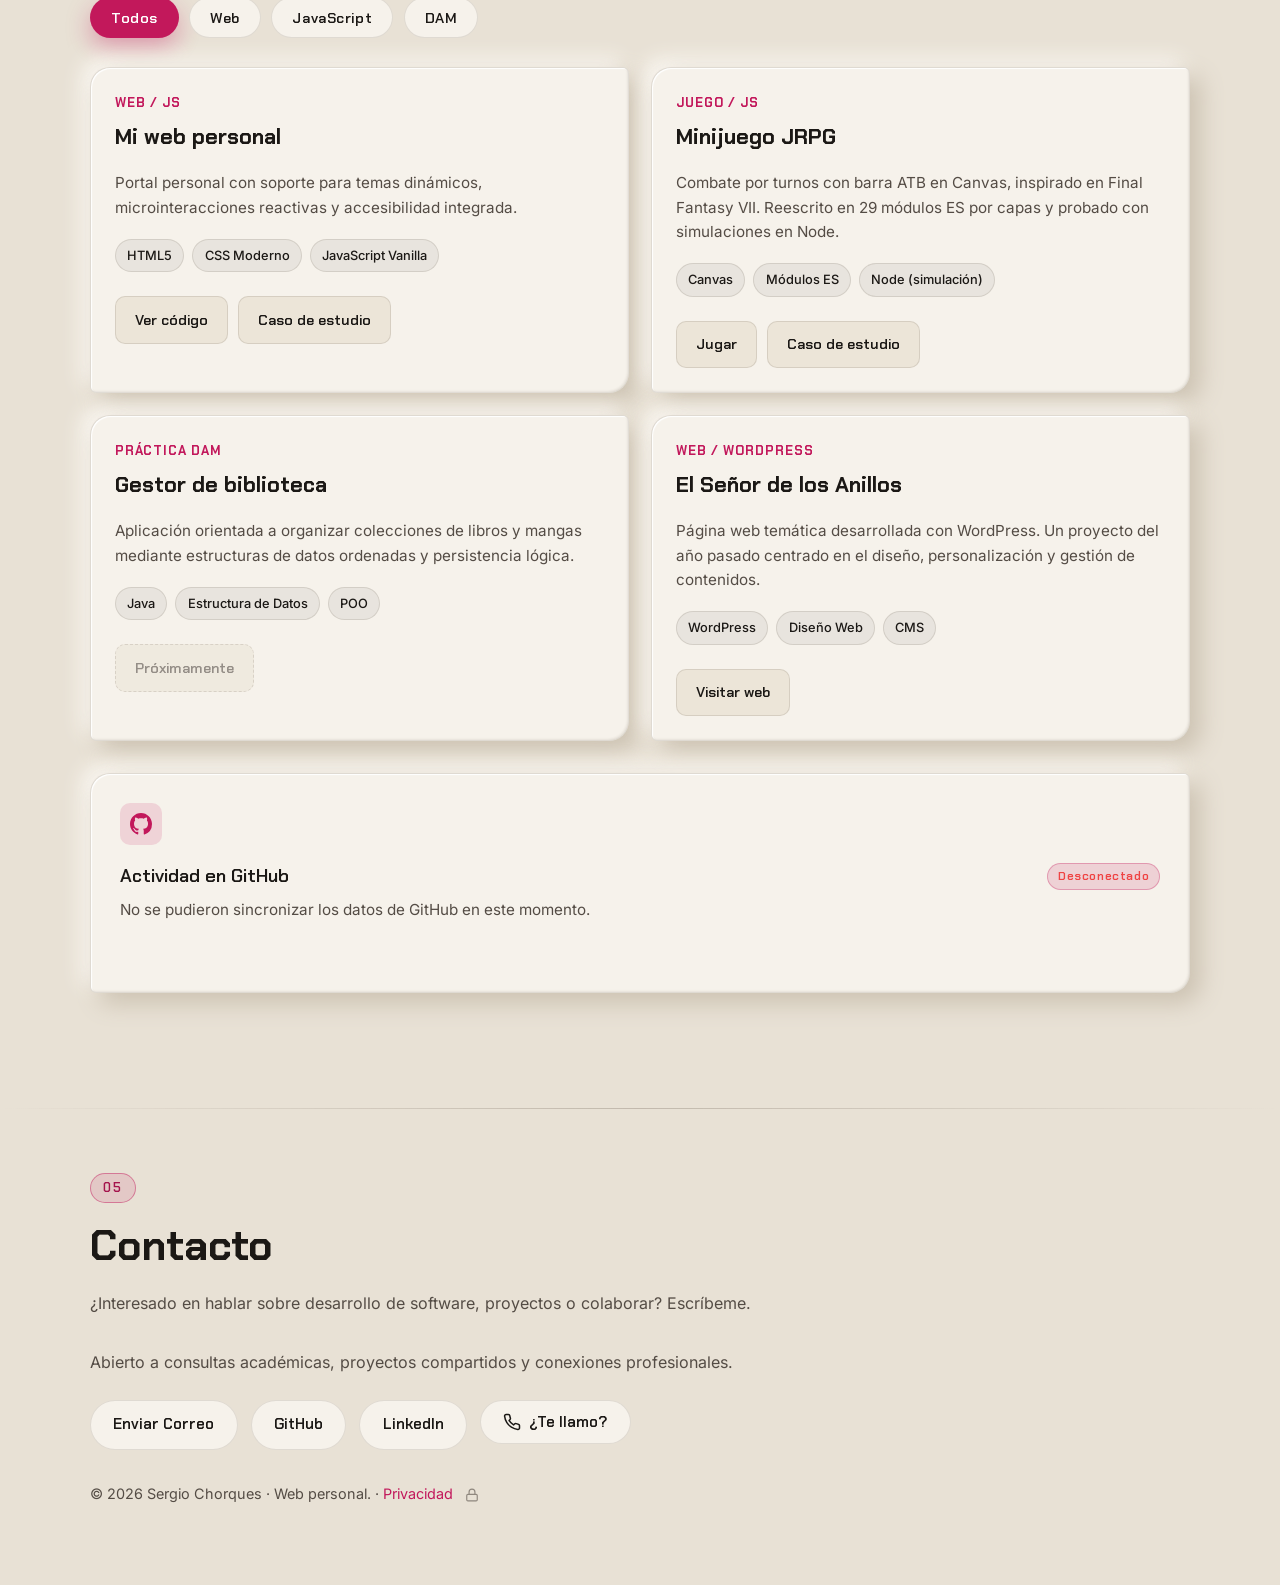
==== commit 8dbaece3: "feat(privacidad): política de privacidad ES/VA y aviso RGPD en el formulario - privacidad.html: resp" ====
--- a/index.html
+++ b/index.html
@@ -620,8 +620,9 @@
         </ul>
 
         <p class="copy">
-          © <span id="year"></span> Sergio Chorques · Web personal.
-          
+          © <span id="year"></span> Sergio Chorques · Web personal. ·
+          <a href="privacidad.html" class="copy__privacy">Privacidad</a>
+
           <!-- Enlace discreto al panel de Admin -->
           <a href="admin.html" class="admin-link" aria-label="Acceso al panel de administración" title="Admin">
             <svg viewBox="0 0 24 24" width="14" height="14" fill="none" stroke="currentColor" stroke-width="2" stroke-linecap="round" stroke-linejoin="round" aria-hidden="true">
@@ -702,7 +703,13 @@
 
             <input type="hidden" name="_subject" value="Nueva llamada solicitada desde la web">
 
-            <button type="submit" class="modal__submit" id="callSubmit">Enviar solicitud</button>
+            <!-- Información básica de protección de datos (RGPD): visible ANTES de enviar.
+                 La completa está en privacidad.html. Se traduce en script.js (modalPrivacy). -->
+            <p class="modal__privacy" id="callPrivacy">
+              <strong>Tus datos, en corto:</strong> los trato yo, Sergio Chorques, solo para llamarte o contestarte, porque me lo pides al enviar el formulario. No los cedo a nadie y los borro como máximo a los 6 meses. Puedes pedir verlos, corregirlos o borrarlos en <a href="mailto:serchoper@alu.edu.gva.es">serchoper@alu.edu.gva.es</a>. <a href="privacidad.html" target="_blank" rel="noopener">Política de privacidad<span class="sr-only"> (se abre en una pestaña nueva)</span></a>.
+            </p>
+
+            <button type="submit" class="modal__submit" id="callSubmit" aria-describedby="callPrivacy">Enviar solicitud</button>
             <p class="modal__status" id="callStatus" role="status" aria-live="polite"></p>
           </form>
 
--- a/css/style.css
+++ b/css/style.css
@@ -1564,6 +1564,30 @@
   left: -9999px;
   opacity: 0;
   height: 0;
+}
+
+/* Información básica de protección de datos, justo encima de «Enviar» */
+.modal__privacy {
+  margin: 0;
+  padding: 0.75rem 0.9rem;
+  border-left: 2px solid color-mix(in srgb, var(--accent) 55%, transparent);
+  border-radius: 0 var(--radius-sm) var(--radius-sm) 0;
+  background: color-mix(in srgb, var(--surface-2) 70%, transparent);
+  color: var(--text-muted);
+  font-size: 0.8rem;
+  line-height: 1.55;
+}
+
+.modal__privacy strong {
+  color: var(--text);
+  font-weight: 600;
+}
+
+.modal__privacy a {
+  color: var(--accent);
+  text-decoration: underline;
+  text-underline-offset: 2px;
+  overflow-wrap: anywhere;
 }
 
 .modal__submit {
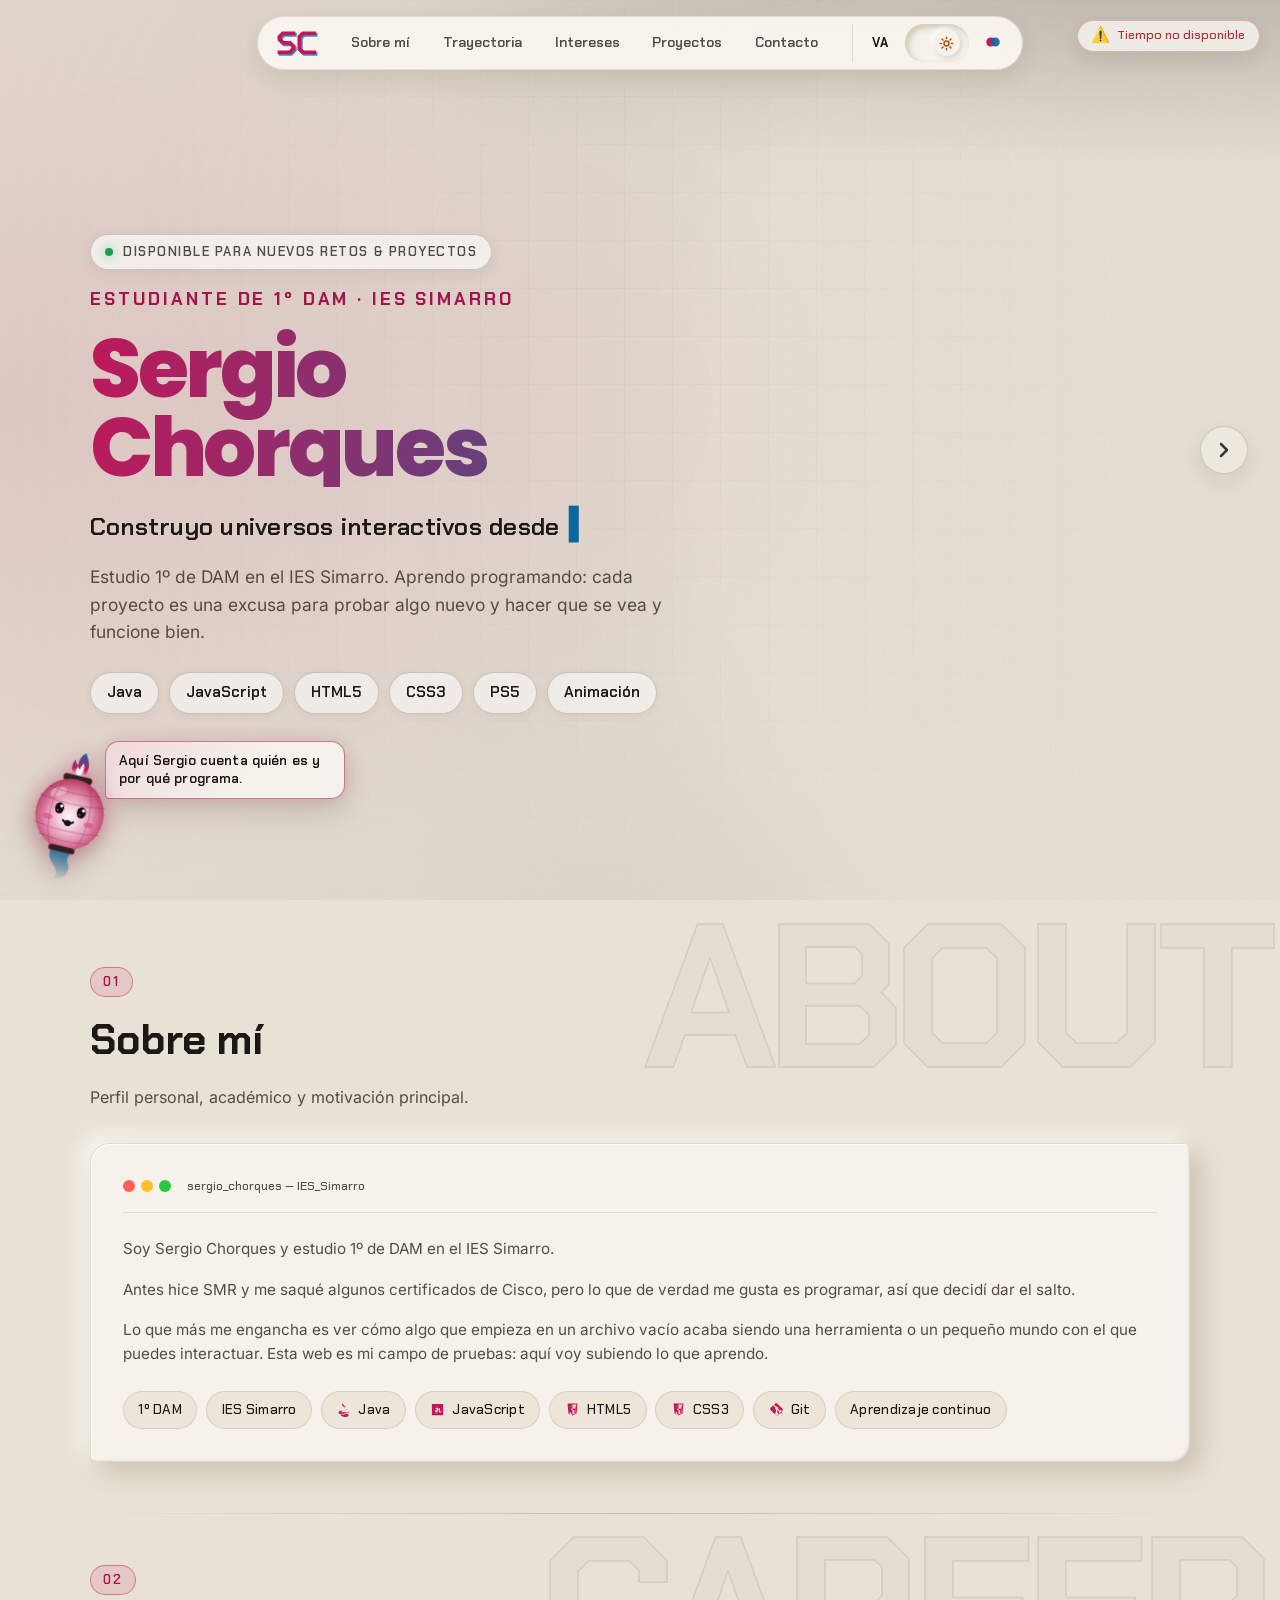
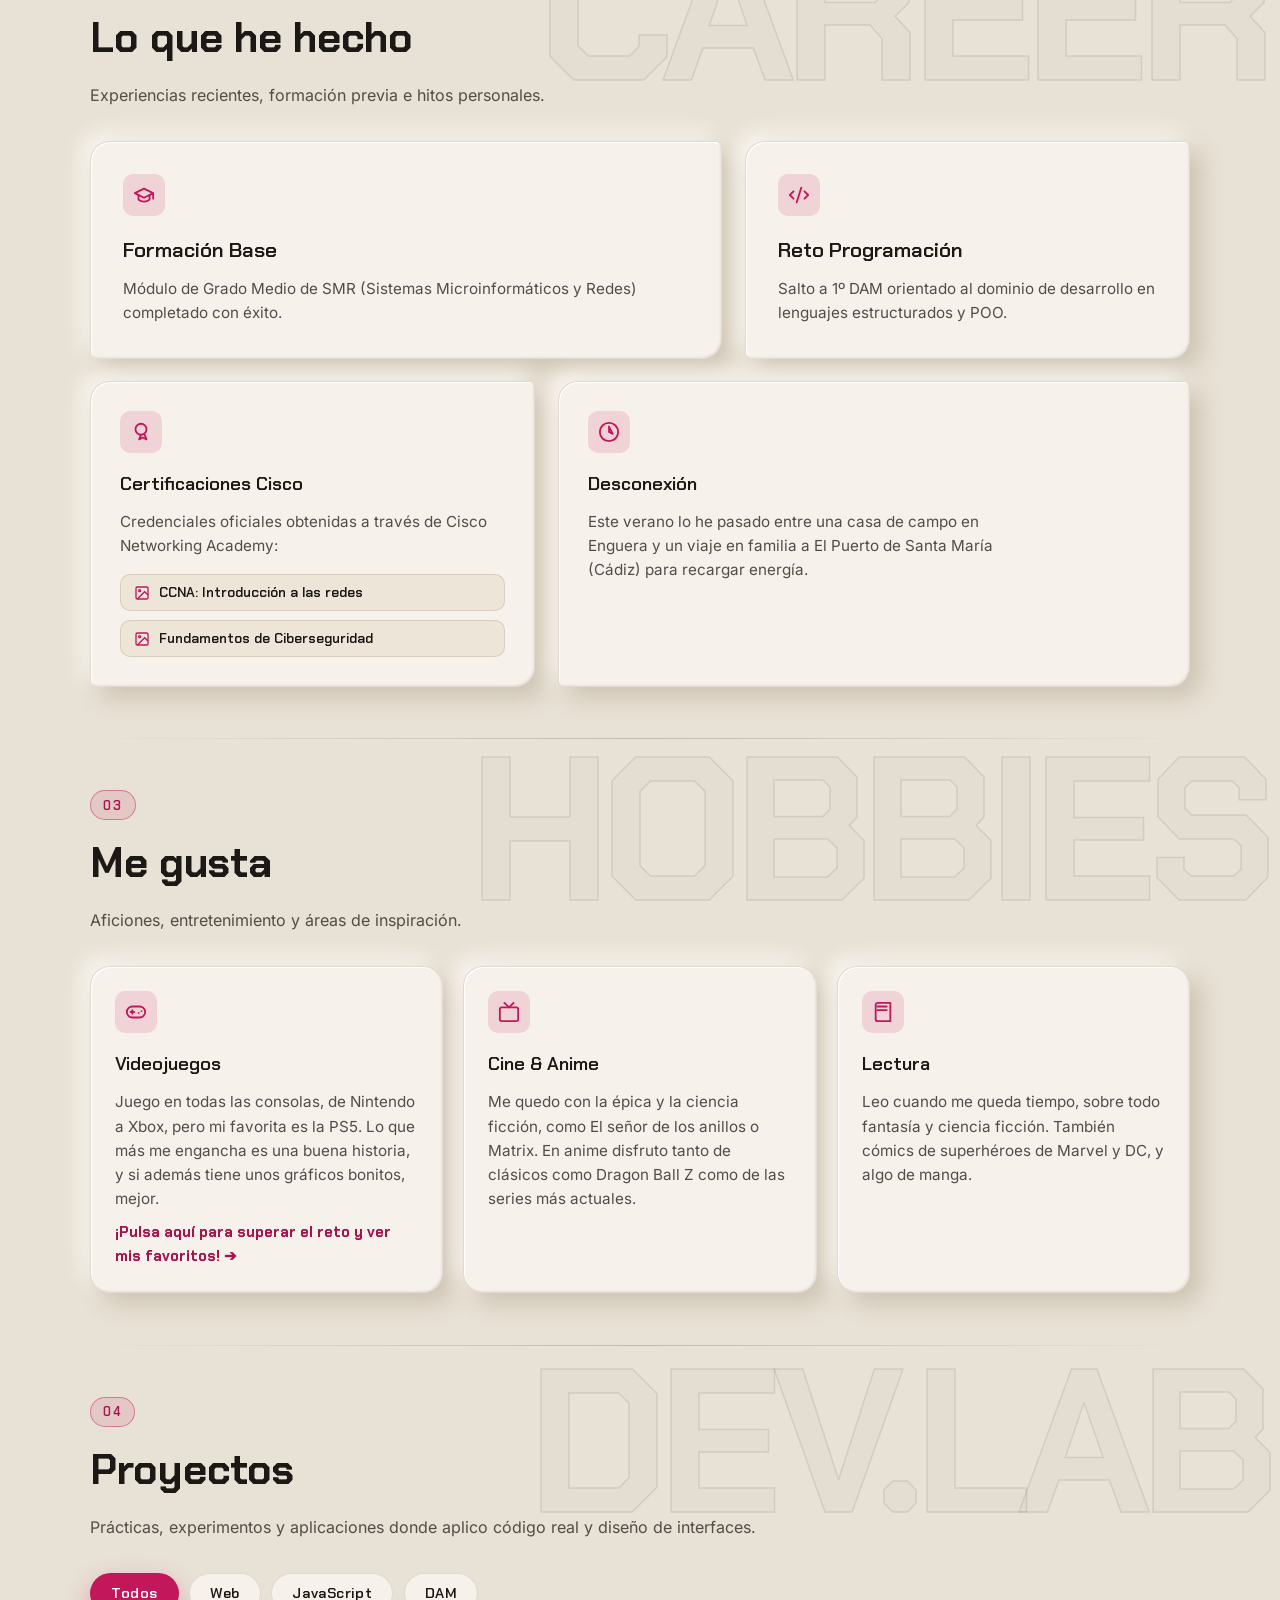
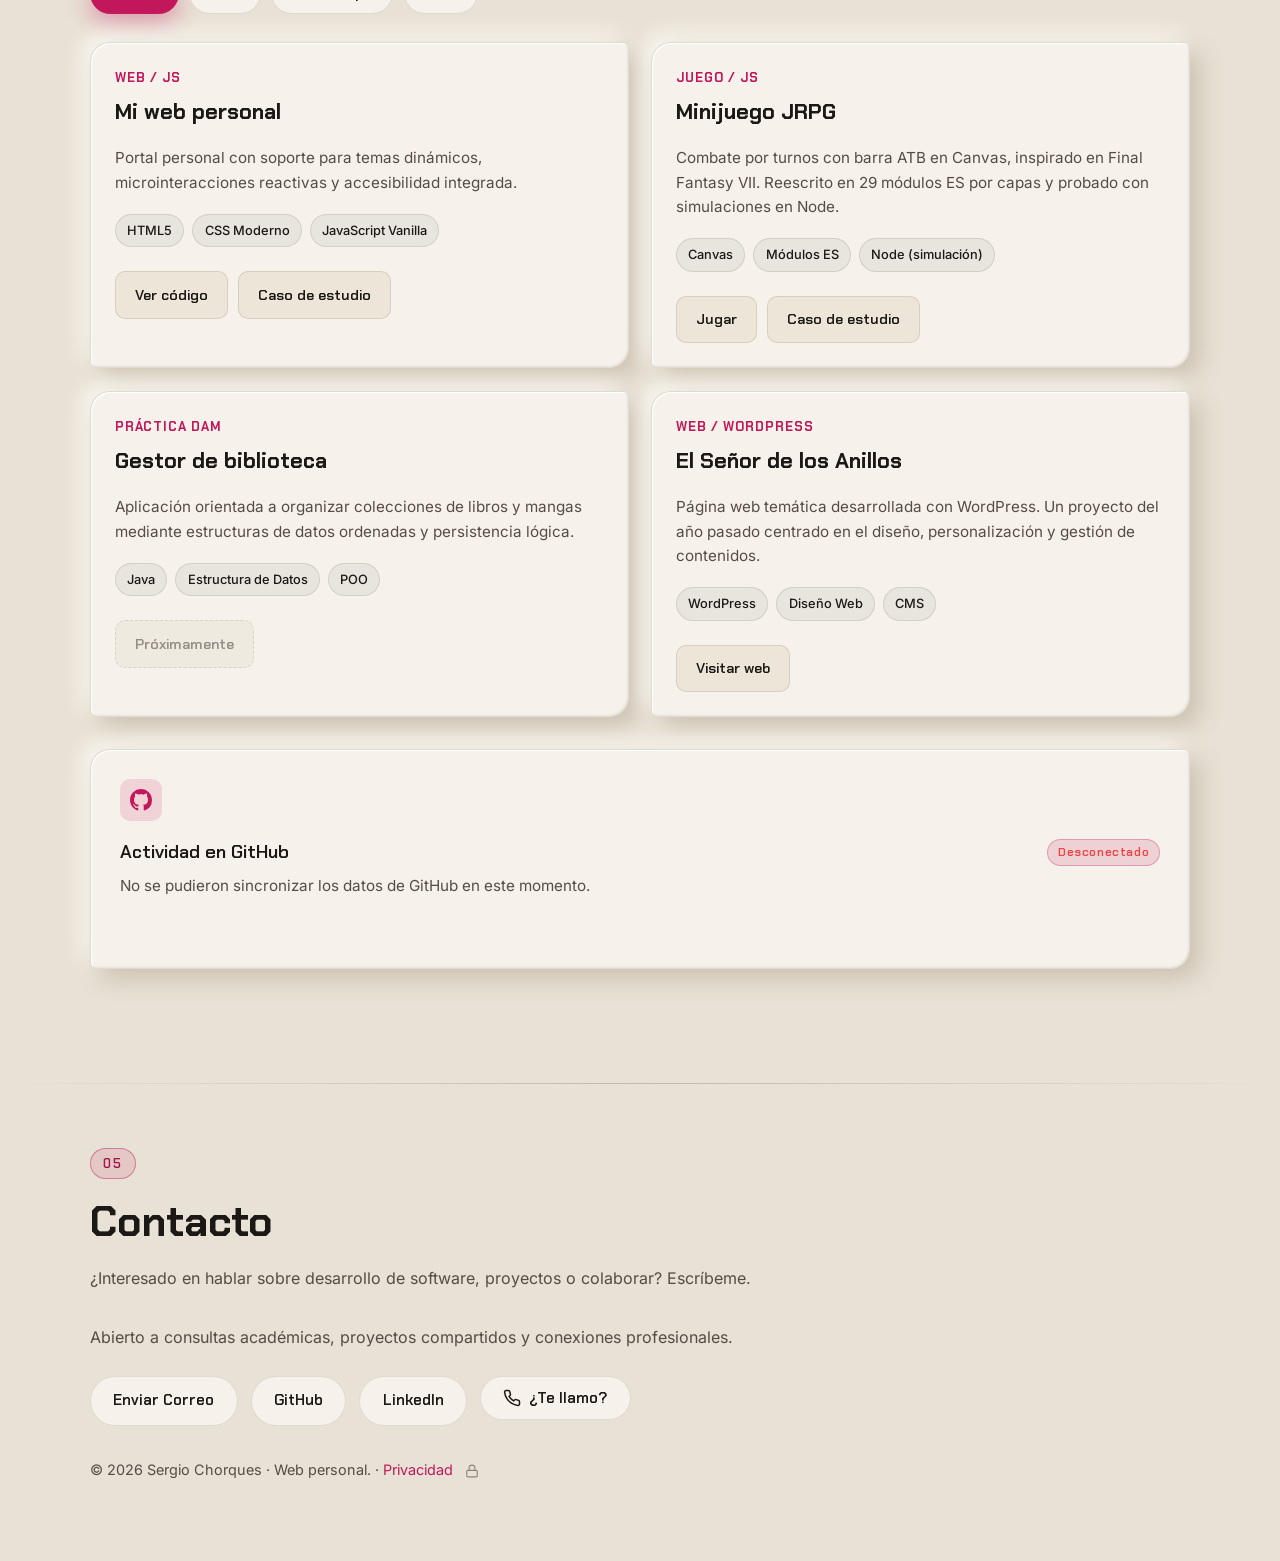
==== commit f47085a5: "Reescribir el texto del hero y de Sobre mí" ====
--- a/index.html
+++ b/index.html
@@ -202,8 +202,8 @@
           </p>
 
           <p class="hero-text">
-            Estudiante de 1º DAM en el IES Simarro. Enfocado en el desarrollo de software como motor
-            para crear herramientas prácticas, explorar tecnologías modernas y diseñar interfaces intuitivas.
+            Estudio 1º de DAM en el IES Simarro. Aprendo programando: cada proyecto es una excusa para
+            probar algo nuevo y hacer que se vea y funcione bien.
           </p>
 
           <ul class="hero-chips" aria-label="Áreas de enfoque">
@@ -237,15 +237,15 @@
             <span class="editor-title">sergio_chorques — IES_Simarro</span>
           </div>
           
-          <p>Soy Sergio Chorques, estudiante del ciclo superior de 1º DAM en el IES Simarro.</p>
+          <p>Soy Sergio Chorques y estudio 1º de DAM en el IES Simarro.</p>
           <p>
-            He asumido el reto personal de adentrarme en el mundo de la programación para darle un
-            nuevo rumbo a mis intereses y habilidades analíticas.
+            Antes hice SMR y me saqué algunos certificados de Cisco, pero lo que de verdad me gusta
+            es programar, así que decidí dar el salto.
           </p>
           <p>
-            Me parece fascinante cómo se pueden construir universos interactivos y herramientas
-            útiles desde cero a base de código limpio. Continúo explorando arquitectura de datos y
-            desarrollo web para materializar proyectos funcionales.
+            Lo que más me engancha es ver cómo algo que empieza en un archivo vacío acaba siendo una
+            herramienta o un pequeño mundo con el que puedes interactuar. Esta web es mi campo de
+            pruebas: aquí voy subiendo lo que aprendo.
           </p>
 
           <ul class="tags">
